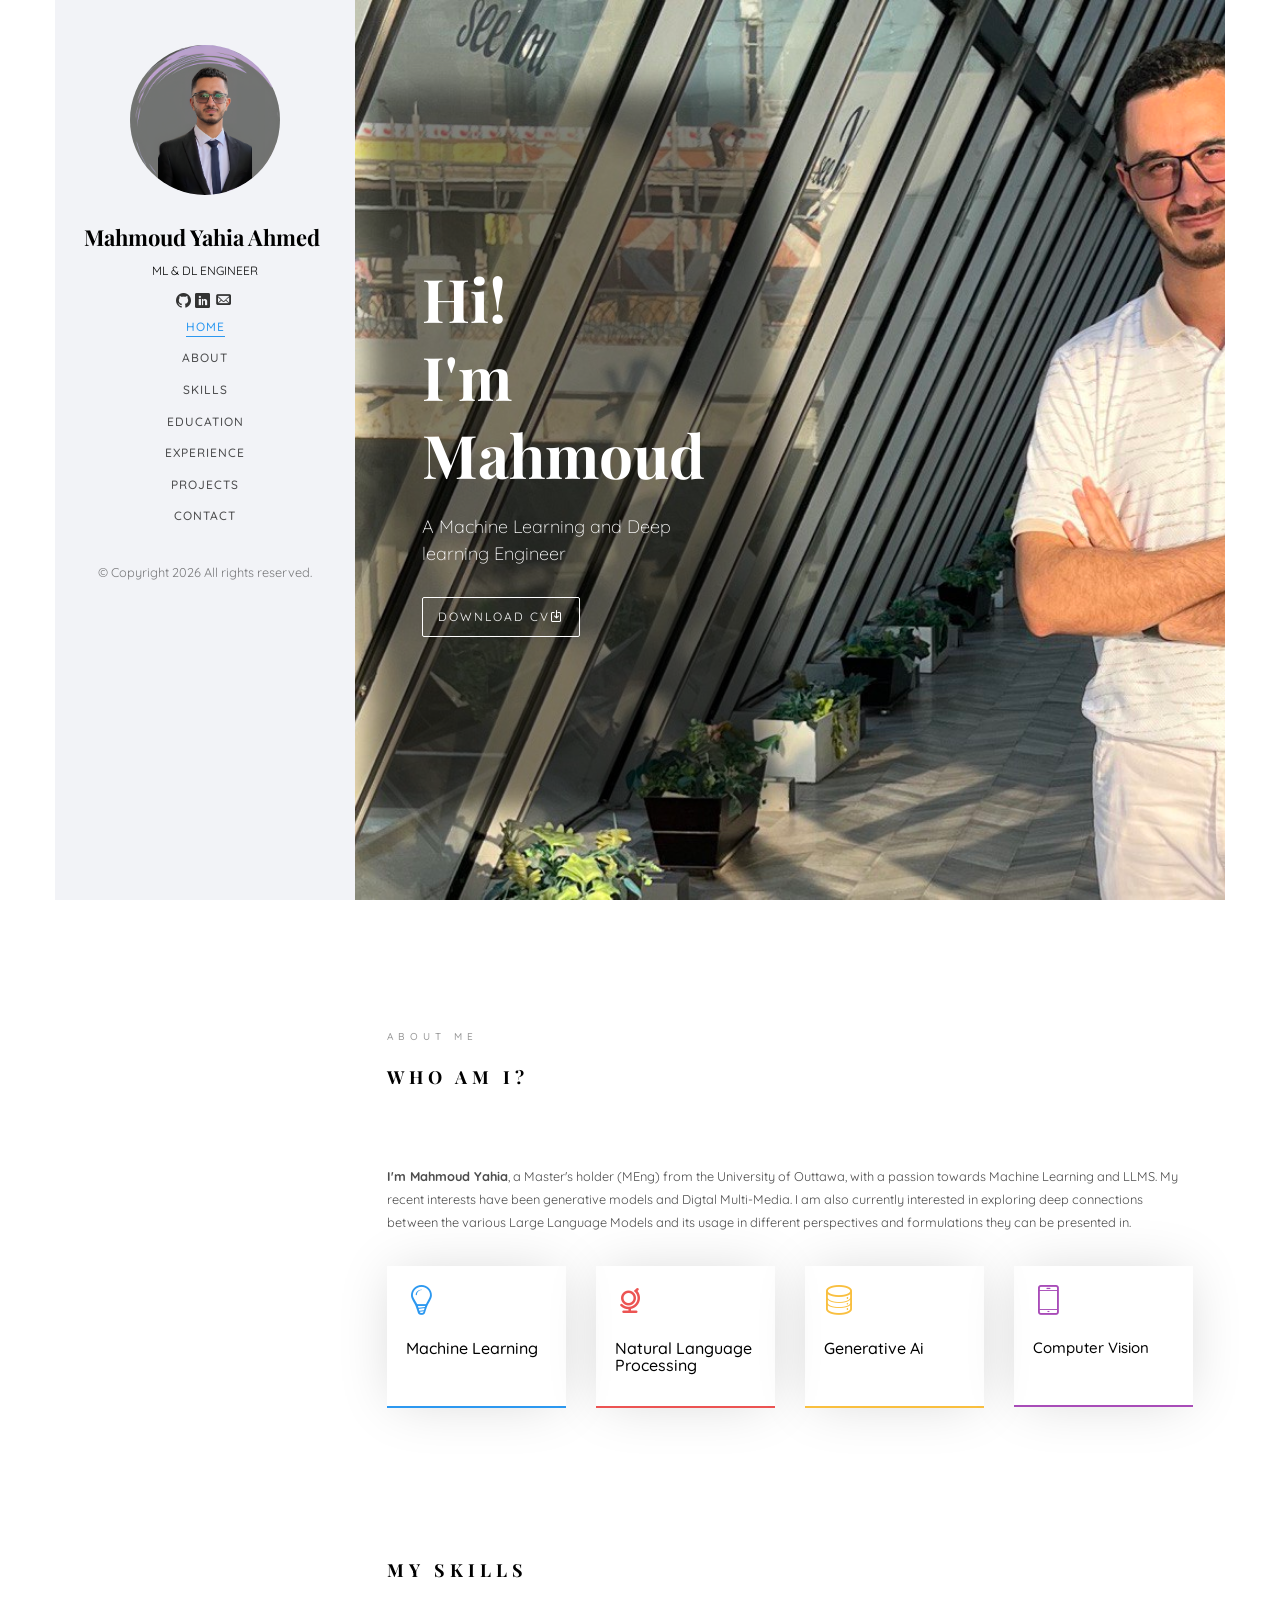
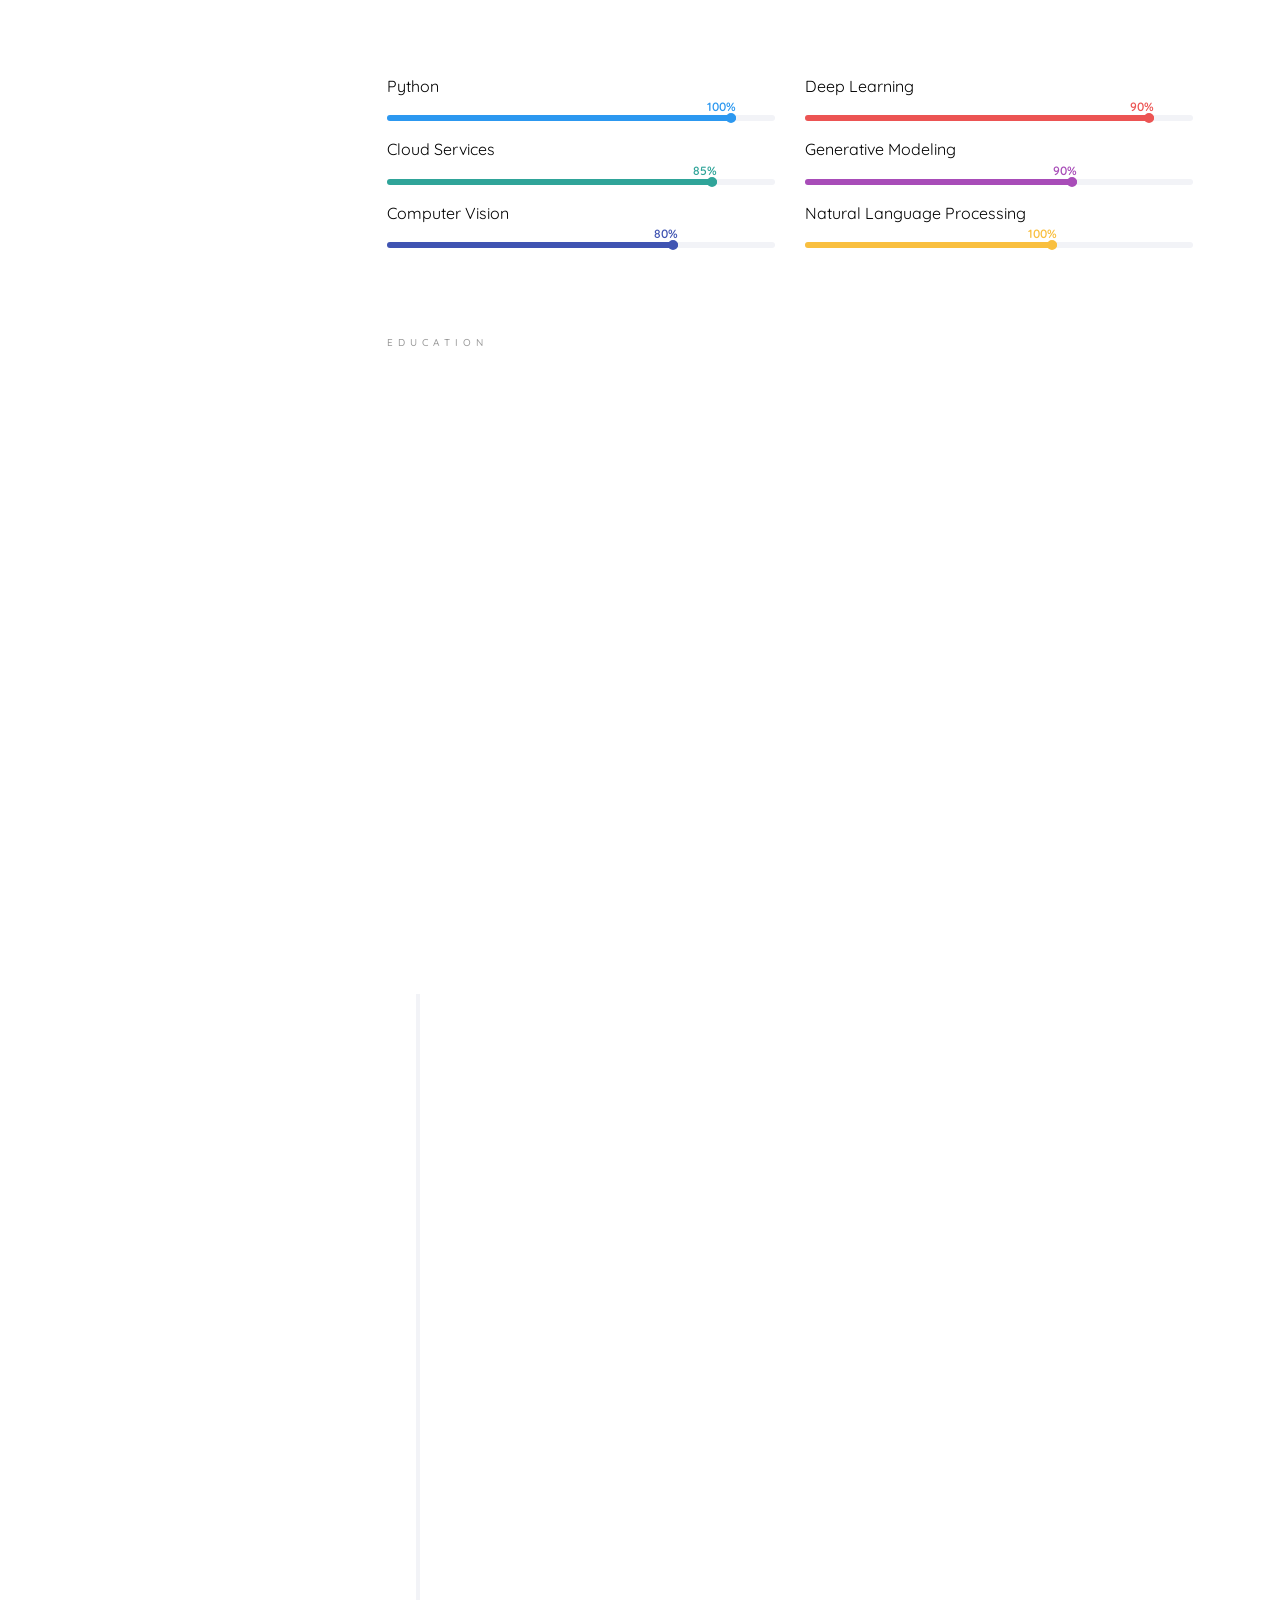
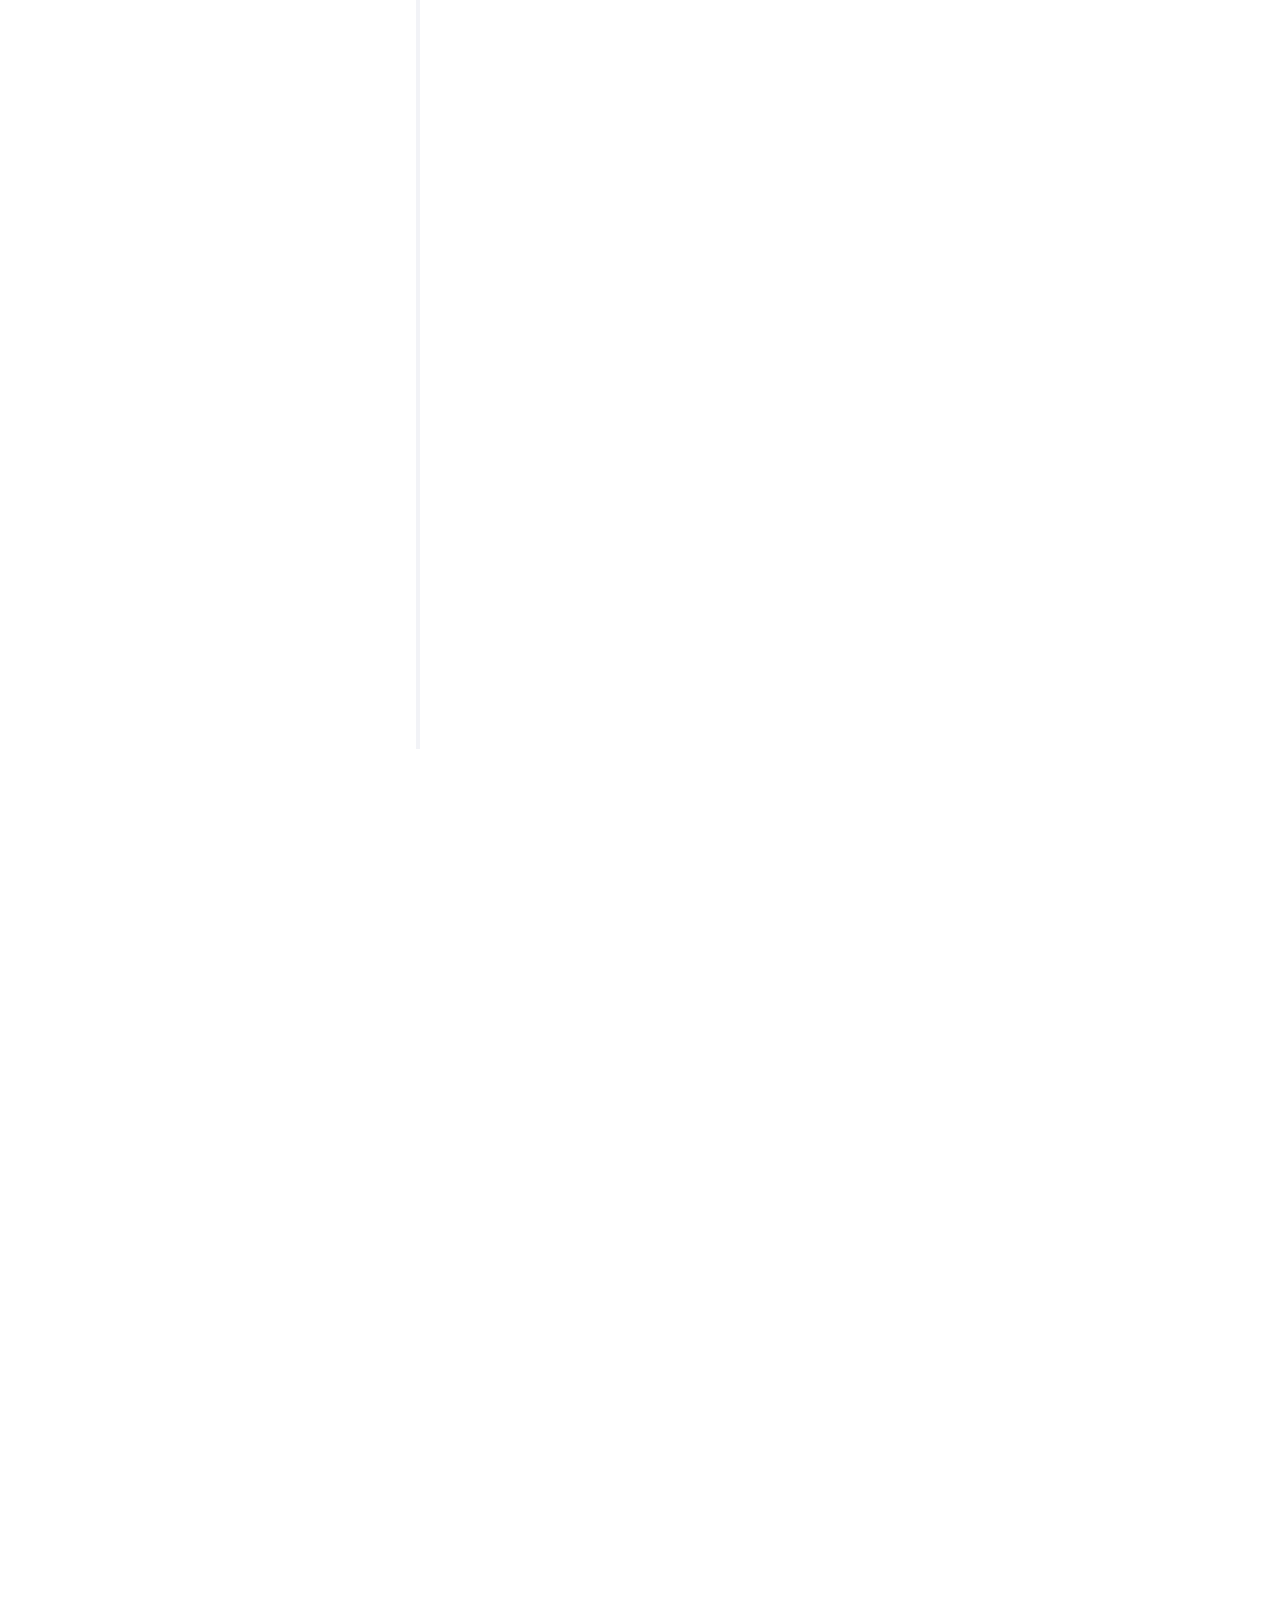
==== index.html @ 2f72031f "new" ====
<!DOCTYPE HTML>
<html>
	<head>
	<meta charset="utf-8">
	<meta http-equiv="X-UA-Compatible" content="IE=edge">
	<title>Mahmoud Yahia, Portfolio</title>
	<meta name="viewport" content="width=device-width, initial-scale=1">
	<meta name="description" content="" />
	<meta name="keywords" content="" />
	<meta name="author" content="" />

  <!-- Facebook and Twitter integration -->
	<meta property="og:title" content=""/>
	<meta property="og:image" content=""/>
	<meta property="og:url" content=""/>
	<meta property="og:site_name" content=""/>
	<meta property="og:description" content=""/>
	<meta name="twitter:title" content="" />
	<meta name="twitter:image" content="" />
	<meta name="twitter:url" content="" />
	<meta name="twitter:card" content="" />

	<!-- Place favicon.ico and apple-touch-icon.png in the root directory -->
	<link rel="shortcut icon" href="favicon.ico">

	<link href="https://fonts.googleapis.com/css?family=Quicksand:300,400,500,700" rel="stylesheet">
	<link href="https://fonts.googleapis.com/css?family=Playfair+Display:400,400i,700" rel="stylesheet">
	
	<!-- Animate.css -->
	<link rel="stylesheet" href="css/animate.css">
	<!-- Icomoon Icon Fonts-->
	<link rel="stylesheet" href="css/icomoon.css">
	<!-- Bootstrap  -->
	<link rel="stylesheet" href="css/bootstrap.css">
	<!-- Flexslider  -->
	<link rel="stylesheet" href="css/flexslider.css">
	<!-- Flaticons  -->
	<link rel="stylesheet" href="fonts/flaticon/font/flaticon.css">
	<!-- Owl Carousel -->
	<link rel="stylesheet" href="css/owl.carousel.min.css">
	<link rel="stylesheet" href="css/owl.theme.default.min.css">
	<!-- Theme style  -->
	<link rel="stylesheet" href="css/style.css">

	<!-- Modernizr JS -->
	<script src="js/modernizr-2.6.2.min.js"></script>
	<!-- FOR IE9 below -->
	<!--[if lt IE 9]>
	<script src="js/respond.min.js"></script>
	<![endif]-->

	</head>
	<body>
	<div id="colorlib-page">
		<div class="container-wrap">
		<a href="#" class="js-colorlib-nav-toggle colorlib-nav-toggle" data-toggle="collapse" data-target="#navbar" aria-expanded="false" aria-controls="navbar"><i></i></a>
		<aside id="colorlib-aside" role="complementary" class="border js-fullheight">
			<div class="text-center">
				<div class="author-img" style="background-image: url(images/me.png);"></div>
				<h1 id="colorlib-logo"><a href="index.html">Mahmoud Yahia Ahmed</a></h1>
				<span class="position" style="color:black;">ML & DL Engineer</span>
				<ul id="socials">
					<li id="socials"><a href="https://github.com/MahmoudYahiaAhmed" target="_blank" class="icon-github"></i></a></li>
					<li id="socials"><a href="https://www.linkedin.com/in/mahmoud-yahia-%F0%9F%87%B5%F0%9F%87%B8-4a98a2156/" target="_blank"><i class="icon-linkedin2"></i></a></li>
					<li id="socials"><a href="mailto:maboe017@uottawa.ca" target="_blank"><i class="icon-mail" style="font-size:20px;"></i></a></li>
				</ul>
			</div>
			<nav id="colorlib-main-menu" role="navigation" class="navbar">
				<div id="navbar" class="collapse">
					<ul>
						<li class="active"><a href="#" data-nav-section="home">Home</a></li>
						<li><a href="#" data-nav-section="about">About</a></li>
						<li><a href="#" data-nav-section="skills">Skills</a></li>
						<li><a href="#" data-nav-section="education">Education</a></li>
						<li><a href="#" data-nav-section="experience">Experience</a></li>
						<li><a href="#" data-nav-section="work">Projects</a></li>
						<li><a href="#" data-nav-section="contact">Contact</a></li>
					</ul>
				</div>
			</nav>

			<div class="colorlib-footer">
				<p><small>&copy; <!-- Link back to Colorlib can't be removed. Template is licensed under CC BY 3.0. -->
Copyright <script>document.write(new Date().getFullYear());</script> All rights reserved.
			</div>

		</aside>

		<div id="colorlib-main">
			<section id="colorlib-hero" class="js-fullheight" data-section="home">
				<div class="flexslider js-fullheight">
					<ul class="slides">
				   	<li style="background-image: url(images/background_me.png);">
				   		<div class="overlay"></div>
				   		<div class="container-fluid">
				   			<div class="row">
					   			<div class="col-md-6 col-md-offset-3 col-md-pull-3 col-sm-12 col-xs-12 js-fullheight slider-text">
					   				<div class="slider-text-inner js-fullheight">
					   					<div class="desc" style="padding:20px;">
											<div id="background_black"></div>
						   					<h1 style="color:white;">Hi! <br>I'm Mahmoud</h1>
						   					<h2 style="color:white;">A Machine Learning and Deep learning Engineer</h2>
												<p><a style="color:white; border-color:white;" href="MahmoudYahiaN.pdf" target="_blank" class="btn btn-primary btn-learn">Download CV<i class="icon-download4"></i></a></p>
											</div>
					   				</div>
					   			</div>
					   		</div>
				   		</div>
				   	</li>
				  	</ul>
			  	</div>
			</section>

			<section class="colorlib-about" data-section="about">
				<div class="colorlib-narrow-content">
					<div class="row">
						<div class="col-md-12">
							<div class="row row-bottom-padded-sm animate-box" data-animate-effect="fadeInLeft">
								<div class="col-md-12">
									<div class="about-desc">
										<span class="heading-meta">About Me</span>
										<h2 class="colorlib-heading">Who Am I?</h2>
										<p><strong>I'm Mahmoud Yahia</strong>, a Master's holder (MEng) from the University of Outtawa, with a passion towards Machine Learning and LLMS. My recent interests have been generative models and Digtal Multi-Media. I am also currently interested in exploring deep connections between the various Large Language Models and its usage in different perspectives and formulations they can be presented in.<p>
									</div>
								</div>
							</div>
							<div class="row">
								<div class="col-md-3 animate-box" data-animate-effect="fadeInLeft">
									<div class="services color-1">
										<span class="icon2"><i class="icon-bulb"></i></span>
										<h3>Machine Learning</h3>
									</div>
								</div>
								<div class="col-md-3 animate-box" data-animate-effect="fadeInRight">
									<div class="services color-2">
										<span class="icon2"><i class="icon-globe-outline"></i></span>
										<h3 style="margin-bottom: 12px;">Natural Language Processing</h3>
									</div>
								</div>
								<div class="col-md-3 animate-box" data-animate-effect="fadeInTop">
									<div class="services color-3">
										<span class="icon2"><i class="icon-data"></i></span>
										<h3>Generative Ai</h3>
									</div>
								</div>
								<div class="col-md-3 animate-box" data-animate-effect="fadeInBottom">
									<div class="services color-4">
										<span class="icon2"><i class="icon-phone3"></i></span>
										<h3 style="font-size:15px;">Computer Vision</h3>
									</div>
								</div>
							</div>
						</div>
					</div>
				</div>
			</section>

			<section class="colorlib-skills" data-section="skills">
				<div class="colorlib-narrow-content">
					<div class="row">
						<div class="col-md-6 col-md-offset-3 col-md-pull-3 animate-box" data-animate-effect="fadeInLeft">
							<!-- <span class="heading-meta">My Specialty</span> -->
							<h2 class="colorlib-heading animate-box">My Skills</h2>
						</div>
					</div>
					<div class="row">
						<div class="col-md-12 animate-box" data-animate-effect="fadeInLeft">
							<p></p>
						</div>
						<div class="col-md-6 animate-box" data-animate-effect="fadeInLeft">
							<div class="progress-wrap">
								<h3>Python</h3>
								<div class="progress">
								 	<div class="progress-bar color-1" role="progressbar" aria-valuenow="90"
								  	aria-valuemin="0" aria-valuemax="100" style="width:90%">
								    <span>100%</span>
								  	</div>
								</div>
							</div>
						</div>
						<div class="col-md-6 animate-box" data-animate-effect="fadeInRight">
							<div class="progress-wrap">
								<h3>Deep Learning</h3>
								<div class="progress">
								 	<div class="progress-bar color-2" role="progressbar" aria-valuenow="90"
								  	aria-valuemin="0" aria-valuemax="100" style="width:90%">
								    <span>90%</span>
								  	</div>
								</div>
							</div>
						</div>
						<div class="col-md-6 animate-box" data-animate-effect="fadeInLeft">
							<div class="progress-wrap">
								<h3>Cloud Services</h3>
								<div class="progress">
								 	<div class="progress-bar color-5" role="progressbar" aria-valuenow="85"
								  	aria-valuemin="0" aria-valuemax="100" style="width:85%">
								    <span>85%</span>
								  	</div>
								</div>
							</div>
						</div>
						<div class="col-md-6 animate-box" data-animate-effect="fadeInRight">
							<div class="progress-wrap">
								<h3>Generative Modeling</h3>
								<div class="progress">
								 	<div class="progress-bar color-4" role="progressbar" aria-valuenow="70"
								  	aria-valuemin="0" aria-valuemax="100" style="width:70%">
								    <span>90%</span>
								  	</div>
								</div>
							</div>
						</div>
						<div class="col-md-6 animate-box" data-animate-effect="fadeInRight">
							<div class="progress-wrap">
								<h3>Computer Vision</h3>
								<div class="progress">
								 	<div class="progress-bar color-6" role="progressbar" aria-valuenow="75"
								  	aria-valuemin="0" aria-valuemax="100" style="width:75%">
								    <span>80%</span>
								  	</div>
								</div>
							</div>
						</div>
						<div class="col-md-6 animate-box" data-animate-effect="fadeInLeft">
							<div class="progress-wrap">
								<h3>Natural Language Processing</h3>
								<div class="progress">
								 	<div class="progress-bar color-3" role="progressbar" aria-valuenow="65"
								  	aria-valuemin="0" aria-valuemax="100" style="width:65%">
								    <span>100%</span>
								  	</div>
								</div>
							</div>
						</div>
					</div>
				</div>
			</section>

			<section class="colorlib-education" data-section="education">
				<div class="colorlib-narrow-content">
					<div class="row">
						<div class="col-md-6 col-md-offset-3 col-md-pull-3 animate-box" data-animate-effect="fadeInLeft">
							<span class="heading-meta">Education</span>
							<h2 class="colorlib-heading animate-box">Education</h2>
						</div>
					</div>
					<div class="row">
						<div class="col-md-12 animate-box" data-animate-effect="fadeInLeft">
							<div class="fancy-collapse-panel">
								<div class="panel-group" id="accordion" role="tablist" aria-multiselectable="true">
									<div class="panel panel-default">
									    <div class="panel-heading" role="tab" id="headingOne">
									        <h4 class="panel-title">
									            <a data-toggle="collapse" data-parent="#accordion" href="#collapseOne" aria-expanded="true" aria-controls="collapseOne">MEng in Electrical Engineering, University of Outtawa
									            </a>
									        </h4>
									    </div>
									    <div id="collapseOne" class="panel-collapse collapse in" role="tabpanel" aria-labelledby="headingOne">
									         <div class="panel-body">
									            <div class="row">
										      		<div class="col-md-12">
										      			<p> Completed: Feb 2023 <br>
															Completed courses:
															<br>
																Machine Learning, Deep Learning, Reinforcement Learning, Computer Vision, Natural Language Processing, Generative Models, Digital Multimedia, Cloud Computing.
														</p>
										      		</div>
										      	</div>
									         </div>
									    </div>
									</div>
									<div class="panel panel-default">
									    <div class="panel-heading" role="tab" id="headingFour">
									        <h4 class="panel-title">
									            <a class="collapsed" data-toggle="collapse" data-parent="#accordion" href="#collapseFour" aria-expanded="false" aria-controls="collapseFour">Bachelor of Computer Science, Al-Ahram Canadian University
									            </a>
									        </h4>
									    </div>
									    <div id="collapseFour" class="panel-collapse collapse" role="tabpanel" aria-labelledby="headingFour">
									        <div class="panel-body">
									            <p> July 2020 <br>
													Cummulative GPA: 3.3/4.0 <br>
													Major in Computer Science <br>
													Minor in Artificial Intelligence <br>
													Thesis: Text Generation Using Neural Network with LSTM
												</p>	
									        </div>
									    </div>
									</div>

									<div class="panel panel-default">


									</div>
								</div>
							</div>
						</div>
					</div>
				</div>
			</section>

			<section class="colorlib-experience" data-section="experience">
				<div class="colorlib-narrow-content">
					<div class="row">
						<div class="col-md-6 col-md-offset-3 col-md-pull-3 animate-box" data-animate-effect="fadeInLeft">
							<span class="heading-meta">Experience</span>
							<h2 class="colorlib-heading animate-box">Work Experience</h2>
						</div>
					</div>
					<div class="row">
						<div class="col-md-12">
				         <div class="timeline-centered">
					         <article class="timeline-entry animate-box" data-animate-effect="fadeInLeft">
					            <div class="timeline-entry-inner">

									<div class="timeline-icon color-3" style="background-color:white;">
										<img src="images/logo.png" alt="Forte Logo" style="width:100%;height:100%;">
									 </div>

					               <div class="timeline-label">
					                  <h2><a href="#">Machine Learning Engineer ,ForteCloud </a> <span>Oct 2023 - Present </span></h2>
					                  <ul>
										<li>Creating Machine/Deep Learning models.</li>
										<li>NLP models, Topic Modeling, Embedding, NER, etc.</li>
										<li>Computer Vision, e.g Image Recognition, Processing, Salient Object, Segmentation, etc.</li>
										<li>Scraping, ETL, Analysis, and processing gigantic data.</li>
										<li>Implement data solutions starting with getting the raw data to deployment.</li>
										<li>Deploying Solutions on AWS services.</li>
										<li>Ensure the quality of the core and the actual product.</li>
									</ul>
					               </div>
					            </div>
					         </article>
							 <article class="timeline-entry animate-box" data-animate-effect="fadeInLeft">
					            <div class="timeline-entry-inner">

									<div class="timeline-icon color-3" style="background-color:white;">
										<img src="images/route.png" alt="Route Logo" style="width:100%;height:100%;">
									 </div>

					               <div class="timeline-label">
					                  <h2><a href="#">Deep Learning Instructor,Route </a> <span>June 2023 - Jan 2024 </span></h2>
					                  <ul>
										<li>Teaching Deep Learning and Machine Learning to students.</li>							
									</ul>
					               </div>
					            </div>
					         </article>
							 <article class="timeline-entry animate-box" data-animate-effect="fadeInLeft">
					            <div class="timeline-entry-inner">

									<div class="timeline-icon color-3" style="background-color:white;">
										<img src="images/valeo.jpg" alt="Valeo Logo" style="width:100%;height:100%;">
									 </div>

					               <div class="timeline-label">
					                  <h2><a href="#">Valeo Techie Degree Trainee ,Valeo </a> <span>July 2023 - Sep 2023 </span></h2>
					                  <ul>
										<li>Worked on the perception system for a self-driving car, especially object detection and tracking</li>
										<li>Tracked objects in 2D and 3D using SORT, DeepSORT, and similar 3D variants</li>
										<li> Automotive Bus Tech, Verification & Validation,AUTOSAR</li>
									</ul>
					               </div>
					            </div>
					         </article>

					         <article class="timeline-entry animate-box" data-animate-effect="fadeInRight">
					            <div class="timeline-entry-inner">
									<div class="timeline-icon color-3" style="background-color:white;">
										<img src="images/microsoft.jpeg" alt="Microsoft icon" style="width:100%;height:100%;">
									 </div>
					               <div class="timeline-label">
					               	<h2><a href="#">Deep Learning Engineer ,Intern at Microsoft</a> <span>Sep 2022 - Feb 2023</span></h2>
					                  <ul> 
										<li>I worked on an exciting project focused on developing a Named Entity Recognition (NER) system for contemporary spoken Egyptian Arabic. The aim of the project was to leverage the power of natural language processing techniques to accurately identify and extract named entities from the Egyptian dialects.

											To achieve this, I utilized cutting-edge libraries such as Spacy and Stanza, which provided a solid foundation for language processing tasks. Furthermore, I employed the state-of-the-art BERT model, fine-tuning it specifically for the Egyptian dialects. This involved extensive data preprocessing and cleaning to ensure high-quality input for training and testing the model.
											
											Throughout the project, I gained valuable experience in various aspects of natural language processing, with a particular focus on dialectal languages. Working with pre-trained models like BERT allowed me to delve deeper into the intricacies of handling and enhancing their performance for specific linguistic contexts.
											
											My responsibilities included data preparation, model training, and testing, as well as evaluating the system's performance. This required meticulous attention to detail and a comprehensive understanding of the nuances of Egyptian Arabic. The outcome of the project was an accurate and efficient NER system tailored to the contemporary spoken Egyptian Arabic dialects.</li>
										

					               </div>
					            </div>
					         </article>

					         <article class="timeline-entry animate-box" data-animate-effect="fadeInLeft">
					            <div class="timeline-entry-inner">
					               <div class="timeline-icon color-3" style="background-color:white;">
					                  <img src="images/debi.jpeg" alt="ARL icon" style="width:100%;height:100%;">
					               </div>
					               <div class="timeline-label">
					               	<h2><a href="#">Digital Egypt Builders Initiative, Master Student</a> <span>Feb 2022 - Feb 2023</span></h2>
					                  <ul>
										<li>Contributed to the development of digital solutions for various industries in Egypt</li>
										<li>Creating Machine/Deep learning models.</li>
									  </ul>
					               </div>
					            </div>
					         </article>

					         <article class="timeline-entry animate-box" data-animate-effect="fadeInTop">
					            <div class="timeline-entry-inner">
									<div class="timeline-icon color-3" style="background-color:white;">
										<img src="images/ppp.png" alt="Omdena icon" style="width:100%;height:100%;">
									 </div>
					               <div class="timeline-label">
					               	<h2><a href="#">Ai and ML FreeLancer,People Per Hour</a> <span>Feb 2021 - Feb 2022</span></h2>
					                  <ul>
										<li>Machine/Deep Learning models.</li>
										<li>NLP models, Topic Modeling, Embedding, NER, etc.</li>
										<li>Computer Vision, e.g. Image Recognition, Preprocessing.</li>
										<li>Scraping, ETL, Analysis, and processing gigantic data.</li>
										<li>Implement data solutions starting with getting the raw data to deployment.</li>
										<li>Work closely with the business level and stakeholders.</li>
									  </ul>
					               </div>
					            </div>
					         </article>
					      </div>
					   </div>
				   </div>
				</div>
			</section>

			<section class="colorlib-work" data-section="work">
				<div class="colorlib-narrow-content">
					<div class="row">
						<div class="col-md-6 col-md-offset-3 col-md-pull-3 animate-box" data-animate-effect="fadeInLeft">
							<span class="heading-meta">Projects</span>
							<h2 class="colorlib-heading animate-box">Recent Projects</h2>
						</div>
					</div>
					<div class="row">
						<div class="col-md-6 animate-box" data-animate-effect="fadeInLeft">
							<div class="project" style="background-image: url(images/NER.png); background-size:auto 100%;">
								<div class="desc">
									<div class="con">
										<h3>Named Entity Recognition on Egyptian Arabic</h3>
										<span>I utilized cutting-edge libraries such as Spacy and Stanza, which provided a solid foundation for language processing tasks. Furthermore, 
											I employed the state-of-the-art BERT model, fine-tuning it specifically for the Egyptian dialects. This involved extensive data preprocessing and cleaning to ensure high-quality input for training and testing the model.</span>
										<p class="icon">
											<!-- <span><a href="" target="_blank"><i class="icon-github"></i></a></span> -->
											<span><a href="FinalRep.pdf" target="_blank"><i class="icon-file"></i></a></span>
										</p>
									</div>
								</div>
							</div>
						</div>
						<div class="col-md-6 animate-box" data-animate-effect="fadeInLeft">
							<div class="project" style="background-image: url(images/Vision.png);">
								<div class="desc">
									<div class="con">
										<h3>Feature Map Extraction</h3>
										<span>Resnet version 101, which has 101 layers, and adding more layers to the original 101 layers to create a new, good architecture. Try training the entire model from scratch as well as adding some more layers.</span>
										<p class="icon">
											<span><a href="https://github.com/MahmoudYahiaAhmed/Birds-Classification" target="_blank"><i class="icon-github"></i></a></span>
										</p>
									</div>
								</div>
							</div>
						</div>
						<div class="col-md-6 animate-box" data-animate-effect="fadeInRight">
							<div class="project" style="background-image: url(images/blindjpeg.jpeg);">
								<div class="desc">
									<div class="con">
										<h3>Blind System Assistance</h3>
										<span>BLIND ASSISTANCE Real Time Object Detection along with Distance and Voice Outputs</span>
										<p class="icon">
										</p>
									</div>
								</div>
							</div>
						</div>
						
						<div class="col-md-6 animate-box" data-animate-effect="fadeInRight">
							<div class="project" style="background-image: url(images/Reinforcement.png); background-size: 100% auto;">
								<div class="desc">
									<div class="con">
										<h3>Reinforcement Learning</h3>
										<span>”The job is to pick up the passenger at one location and drop them off in another. Here are a few things that we'd love our taxi to take care of:
											<ul>
												<li>Drop off the passenger to the right location.</li>
												<li>Save passenger's time by taking minimum time possible to drop off</li>
												<li>Take care of passenger's safety and traffic rules </li>

											</ul>
										</span>
										<p class="icon">
											<span><a href="https://github.com/MahmoudYahiaAhmed/Reinforcement-Learning" target="_blank"><i class="icon-github"></i></a></span>
										</p>
									</div>
								</div>
							</div>
						</div>
						<div class="col-md-6 animate-box" data-animate-effect="fadeInBottom">
							<div class="project" style="background-image: url(images/genai1.jpg);">
								<div class="desc">
									<div class="con">
										<h3>Generative Ai </h3>
										<span>Face Generator Tools for Getting Royalty HeadShots</span>
										<p class="icon">
										</p>
									</div>
								</div>
							</div>
						</div>

						<div class="col-md-6 animate-box" data-animate-effect="fadeInTop">
							<div class="project" style="background-image: url(images/Genai.jpeg);">
								<div class="desc">
									<div class="con">
										<h3>Digital Human</h3>
										<span>Digital humans are computer-generated models that replicate human behavior, appearance and interaction, based on an array of advanced technologies, including natural language processing, computer graphics, and artificial intelligence.</span>
										<p class="icon">
										</p>
									</div>
								</div>
							</div>
						</div>
						<div class="col-md-6 animate-box" data-animate-effect="fadeInLeft">
							<div class="project" style="background-image: url(images/2d_tracking.jpg);">
								<div class="desc">
									<div class="con">
										<h3>3D Object Tracker</h3>
										<span>A 3D bounding box tracker similar to AB3DMOT, implemented starting from 2D SORT implementation.</span>
										<p class="icon">
										</p>
									</div>
								</div>
							</div>
						</div>
					</div>
				</div>
			</section>



			<section class="colorlib-contact" data-section="contact">
				<div class="colorlib-narrow-content">
					<div class="row">
						<div class="col-md-6 col-md-offset-3 col-md-pull-3 animate-box" data-animate-effect="fadeInLeft">
							<span class="heading-meta">Get in Touch</span>
							<h2 class="colorlib-heading">Contact</h2>
						</div>
					</div>
					<div class="row">
						<div class="col-md-5">
							<div class="colorlib-feature colorlib-feature-sm animate-box" data-animate-effect="fadeInLeft">
								<div class="colorlib-icon">
									<i class="icon-globe-outline"></i>
								</div>
								<div class="colorlib-text">
									<p><a href="mailto:mahmoudyahia372@gmail.com">maboe017@uottawa.ca</a></p>
								</div>
							</div>

							<div class="colorlib-feature colorlib-feature-sm animate-box" data-animate-effect="fadeInLeft">
								<div class="colorlib-icon">
									<i class="icon-phone"></i>
								</div>
								<div class="colorlib-text">
									<p><a href="tel://01284135879">01284135879</a></p>
								</div>
							</div>
						</div>
						<div class="col-md-7 col-md-push-1">
							<div class="row">
								<div class="col-md-10 col-md-offset-1 col-md-pull-1 animate-box" data-animate-effect="fadeInRight">
									<form action="https://docs.google.com/forms/u/0/d/e/1FAIpQLSeVV-FDlFHEmLRCklJ_1QoOmYMyAn7a6bvjMb43UcCloKMEwQ/formResponse" method="POST">
										<div class="form-group">
											<input type="text" class="form-control" placeholder="Name" name="entry.347280122">
										</div>
										<div class="form-group">
											<input type="text" class="form-control" placeholder="Email" name="entry.1226565609">
										</div>
										<div class="form-group">
											<input type="text" class="form-control" placeholder="Subject" name="entry.514970721">
										</div>
										<div class="form-group">
											<textarea id="message" cols="30" rows="7" class="form-control" placeholder="Message" name="entry.2074491069"></textarea>
										</div>
										<div class="form-group">
											<input type="submit" class="btn btn-primary btn-send-message" value="Send Message">
										</div>
									</form>
								</div>
								
							</div>
						</div>
					</div>
				</div>
			</section>

		</div><!-- end:colorlib-main -->
	</div><!-- end:container-wrap -->
	</div><!-- end:colorlib-page -->

	<!-- jQuery -->
	<script src="js/jquery.min.js"></script>
	<!-- jQuery Easing -->
	<script src="js/jquery.easing.1.3.js"></script>
	<!-- Bootstrap -->
	<script src="js/bootstrap.min.js"></script>
	<!-- Waypoints -->
	<script src="js/jquery.waypoints.min.js"></script>
	<!-- Flexslider -->
	<script src="js/jquery.flexslider-min.js"></script>
	<!-- Owl carousel -->
	<script src="js/owl.carousel.min.js"></script>
	<!-- Counters -->
	<script src="js/jquery.countTo.js"></script>
	
	
	<!-- MAIN JS -->
	<script src="js/main.js"></script>

	</body>
</html>
---- css/icomoon.css ----
@font-face {
  font-family: 'icomoon';
  src:  url('fonts/icomoon.eot?6py85u');
  src:  url('fonts/icomoon.eot?6py85u#iefix') format('embedded-opentype'),
    url('fonts/icomoon.ttf?6py85u') format('truetype'),
    url('fonts/icomoon.woff?6py85u') format('woff'),
    url('fonts/icomoon.svg?6py85u#icomoon') format('svg');
  font-weight: normal;
  font-style: normal;
}

[class^="icon-"], [class*=" icon-"] {
  /* use !important to prevent issues with browser extensions that change fonts */
  font-family: 'icomoon' !important;
  speak: none;
  font-style: normal;
  font-weight: normal;
  font-variant: normal;
  text-transform: none;
  line-height: 1;

  /* Better Font Rendering =========== */
  -webkit-font-smoothing: antialiased;
  -moz-osx-font-smoothing: grayscale;
}

.icon-times:before {
  content: "\e930";
}
.icon-tick:before {
  content: "\e931";
}
.icon-plus:before {
  content: "\e932";
}
.icon-minus:before {
  content: "\e933";
}
.icon-equals:before {
  content: "\e934";
}
.icon-divide:before {
  content: "\e935";
}
.icon-chevron-right:before {
  content: "\e936";
}
.icon-chevron-left:before {
  content: "\e937";
}
.icon-arrow-right-thick:before {
  content: "\e938";
}
.icon-arrow-left-thick:before {
  content: "\e939";
}
.icon-th-small:before {
  content: "\e93a";
}
.icon-th-menu:before {
  content: "\e93b";
}
.icon-th-list:before {
  content: "\e93c";
}
.icon-th-large:before {
  content: "\e93d";
}
.icon-home:before {
  content: "\e93e";
}
.icon-arrow-forward:before {
  content: "\e93f";
}
.icon-arrow-back:before {
  content: "\e940";
}
.icon-rss:before {
  content: "\e941";
}
.icon-location:before {
  content: "\e942";
}
.icon-link:before {
  content: "\e943";
}
.icon-image:before {
  content: "\e944";
}
.icon-arrow-up-thick:before {
  content: "\e945";
}
.icon-arrow-down-thick:before {
  content: "\e946";
}
.icon-starburst:before {
  content: "\e947";
}
.icon-starburst-outline:before {
  content: "\e948";
}
.icon-star3:before {
  content: "\e949";
}
.icon-flow-children:before {
  content: "\e94a";
}
.icon-export:before {
  content: "\e94b";
}
.icon-delete2:before {
  content: "\e94c";
}
.icon-delete-outline:before {
  content: "\e94d";
}
.icon-cloud-storage:before {
  content: "\e94e";
}
.icon-wi-fi:before {
  content: "\e94f";
}
.icon-heart:before {
  content: "\e950";
}
.icon-flash:before {
  content: "\e951";
}
.icon-cancel:before {
  content: "\e952";
}
.icon-backspace:before {
  content: "\e953";
}
.icon-attachment:before {
  content: "\e954";
}
.icon-arrow-move:before {
  content: "\e955";
}
.icon-warning:before {
  content: "\e956";
}
.icon-user:before {
  content: "\e957";
}
.icon-radar:before {
  content: "\e958";
}
.icon-lock-open:before {
  content: "\e959";
}
.icon-lock-closed:before {
  content: "\e95a";
}
.icon-location-arrow:before {
  content: "\e95b";
}
.icon-info:before {
  content: "\e95c";
}
.icon-user-delete:before {
  content: "\e95d";
}
.icon-user-add:before {
  content: "\e95e";
}
.icon-media-pause:before {
  content: "\e95f";
}
.icon-group:before {
  content: "\e960";
}
.icon-chart-pie:before {
  content: "\e961";
}
.icon-chart-line:before {
  content: "\e962";
}
.icon-chart-bar:before {
  content: "\e963";
}
.icon-chart-area:before {
  content: "\e964";
}
.icon-video:before {
  content: "\e965";
}
.icon-point-of-interest:before {
  content: "\e966";
}
.icon-infinity:before {
  content: "\e967";
}
.icon-globe:before {
  content: "\e968";
}
.icon-eye:before {
  content: "\e969";
}
.icon-cog:before {
  content: "\e96a";
}
.icon-camera:before {
  content: "\e96b";
}
.icon-upload:before {
  content: "\e96c";
}
.icon-scissors:before {
  content: "\e96d";
}
.icon-refresh:before {
  content: "\e96e";
}
.icon-pin:before {
  content: "\e96f";
}
.icon-key:before {
  content: "\e970";
}
.icon-info-large:before {
  content: "\e971";
}
.icon-eject:before {
  content: "\e972";
}
.icon-download:before {
  content: "\e973";
}
.icon-zoom:before {
  content: "\e974";
}
.icon-zoom-out:before {
  content: "\e975";
}
.icon-zoom-in:before {
  content: "\e976";
}
.icon-sort-numerically:before {
  content: "\e977";
}
.icon-sort-alphabetically:before {
  content: "\e978";
}
.icon-input-checked:before {
  content: "\e979";
}
.icon-calender:before {
  content: "\e97a";
}
.icon-world2:before {
  content: "\e97b";
}
.icon-notes:before {
  content: "\e97c";
}
.icon-code:before {
  content: "\e97d";
}
.icon-arrow-sync:before {
  content: "\e97e";
}
.icon-arrow-shuffle:before {
  content: "\e97f";
}
.icon-arrow-repeat:before {
  content: "\e980";
}
.icon-arrow-minimise:before {
  content: "\e981";
}
.icon-arrow-maximise:before {
  content: "\e982";
}
.icon-arrow-loop:before {
  content: "\e983";
}
.icon-anchor:before {
  content: "\e984";
}
.icon-spanner:before {
  content: "\e985";
}
.icon-puzzle:before {
  content: "\e986";
}
.icon-power:before {
  content: "\e987";
}
.icon-plane:before {
  content: "\e988";
}
.icon-pi:before {
  content: "\e989";
}
.icon-phone:before {
  content: "\e98a";
}
.icon-microphone2:before {
  content: "\e98b";
}
.icon-media-rewind:before {
  content: "\e98c";
}
.icon-flag:before {
  content: "\e98d";
}
.icon-adjust-brightness:before {
  content: "\e98e";
}
.icon-waves:before {
  content: "\e98f";
}
.icon-social-twitter:before {
  content: "\e990";
}
.icon-social-facebook:before {
  content: "\e991";
}
.icon-social-dribbble:before {
  content: "\e992";
}
.icon-media-stop:before {
  content: "\e993";
}
.icon-media-record:before {
  content: "\e994";
}
.icon-media-play:before {
  content: "\e995";
}
.icon-media-fast-forward:before {
  content: "\e996";
}
.icon-media-eject:before {
  content: "\e997";
}
.icon-social-vimeo:before {
  content: "\e998";
}
.icon-social-tumbler:before {
  content: "\e999";
}
.icon-social-skype:before {
  content: "\e99a";
}
.icon-social-pinterest:before {
  content: "\e99b";
}
.icon-social-linkedin:before {
  content: "\e99c";
}
.icon-social-last-fm:before {
  content: "\e99d";
}
.icon-social-github:before {
  content: "\e99e";
}
.icon-social-flickr:before {
  content: "\e99f";
}
.icon-at:before {
  content: "\e9a0";
}
.icon-times-outline:before {
  content: "\e9a1";
}
.icon-plus-outline:before {
  content: "\e9a2";
}
.icon-minus-outline:before {
  content: "\e9a3";
}
.icon-tick-outline:before {
  content: "\e9a4";
}
.icon-th-large-outline:before {
  content: "\e9a5";
}
.icon-equals-outline:before {
  content: "\e9a6";
}
.icon-divide-outline:before {
  content: "\e9a7";
}
.icon-chevron-right-outline:before {
  content: "\e9a8";
}
.icon-chevron-left-outline:before {
  content: "\e9a9";
}
.icon-arrow-right-outline:before {
  content: "\e9aa";
}
.icon-arrow-left-outline:before {
  content: "\e9ab";
}
.icon-th-small-outline:before {
  content: "\e9ac";
}
.icon-th-menu-outline:before {
  content: "\e9ad";
}
.icon-th-list-outline:before {
  content: "\e9ae";
}
.icon-news2:before {
  content: "\e9b1";
}
.icon-home-outline:before {
  content: "\e9b2";
}
.icon-arrow-up-outline:before {
  content: "\e9b3";
}
.icon-arrow-forward-outline:before {
  content: "\e9b4";
}
.icon-arrow-down-outline:before {
  content: "\e9b5";
}
.icon-arrow-back-outline:before {
  content: "\e9b6";
}
.icon-trash3:before {
  content: "\e9b7";
}
.icon-rss-outline:before {
  content: "\e9b8";
}
.icon-message:before {
  content: "\e9b9";
}
.icon-location-outline:before {
  content: "\e9ba";
}
.icon-link-outline:before {
  content: "\e9bb";
}
.icon-image-outline:before {
  content: "\e9bc";
}
.icon-export-outline:before {
  content: "\e9bd";
}
.icon-cross:before {
  content: "\e9be";
}
.icon-wi-fi-outline:before {
  content: "\e9bf";
}
.icon-star-outline:before {
  content: "\e9c0";
}
.icon-media-pause-outline:before {
  content: "\e9c1";
}
.icon-mail:before {
  content: "\e9c2";
}
.icon-heart-outline:before {
  content: "\e9c3";
}
.icon-flash-outline:before {
  content: "\e9c4";
}
.icon-cancel-outline:before {
  content: "\e9c5";
}
.icon-beaker:before {
  content: "\e9c6";
}
.icon-arrow-move-outline:before {
  content: "\e9c7";
}
.icon-watch2:before {
  content: "\e9c8";
}
.icon-warning-outline:before {
  content: "\e9c9";
}
.icon-time:before {
  content: "\e9ca";
}
.icon-radar-outline:before {
  content: "\e9cb";
}
.icon-lock-open-outline:before {
  content: "\e9cc";
}
.icon-location-arrow-outline:before {
  content: "\e9cd";
}
.icon-info-outline:before {
  content: "\e9ce";
}
.icon-backspace-outline:before {
  content: "\e9cf";
}
.icon-attachment-outline:before {
  content: "\e9d0";
}
.icon-user-outline:before {
  content: "\e9d1";
}
.icon-user-delete-outline:before {
  content: "\e9d2";
}
.icon-user-add-outline:before {
  content: "\e9d3";
}
.icon-lock-closed-outline:before {
  content: "\e9d4";
}
.icon-group-outline:before {
  content: "\e9d5";
}
.icon-chart-pie-outline:before {
  content: "\e9d6";
}
.icon-chart-line-outline:before {
  content: "\e9d7";
}
.icon-chart-bar-outline:before {
  content: "\e9d8";
}
.icon-chart-area-outline:before {
  content: "\e9d9";
}
.icon-video-outline:before {
  content: "\e9da";
}
.icon-point-of-interest-outline:before {
  content: "\e9db";
}
.icon-map:before {
  content: "\e9dc";
}
.icon-key-outline:before {
  content: "\e9dd";
}
.icon-infinity-outline:before {
  content: "\e9de";
}
.icon-globe-outline:before {
  content: "\e9df";
}
.icon-eye-outline:before {
  content: "\e9e0";
}
.icon-cog-outline:before {
  content: "\e9e1";
}
.icon-camera-outline:before {
  content: "\e9e2";
}
.icon-upload-outline:before {
  content: "\e9e3";
}
.icon-support:before {
  content: "\e9e4";
}
.icon-scissors-outline:before {
  content: "\e9e5";
}
.icon-refresh-outline:before {
  content: "\e9e6";
}
.icon-info-large-outline:before {
  content: "\e9e7";
}
.icon-eject-outline:before {
  content: "\e9e8";
}
.icon-download-outline:before {
  content: "\e9e9";
}
.icon-battery-mid:before {
  content: "\e9ea";
}
.icon-battery-low:before {
  content: "\e9eb";
}
.icon-battery-high:before {
  content: "\e9ec";
}
.icon-zoom-outline:before {
  content: "\e9ed";
}
.icon-zoom-out-outline:before {
  content: "\e9ee";
}
.icon-zoom-in-outline:before {
  content: "\e9ef";
}
.icon-tag3:before {
  content: "\e9f0";
}
.icon-tabs-outline:before {
  content: "\e9f1";
}
.icon-pin-outline:before {
  content: "\e9f2";
}
.icon-message-typing:before {
  content: "\e9f3";
}
.icon-directions:before {
  content: "\e9f4";
}
.icon-battery-full:before {
  content: "\e9f5";
}
.icon-battery-charge:before {
  content: "\e9f6";
}
.icon-pipette:before {
  content: "\e9f7";
}
.icon-pencil:before {
  content: "\e9f8";
}
.icon-folder:before {
  content: "\e9f9";
}
.icon-folder-delete:before {
  content: "\e9fa";
}
.icon-folder-add:before {
  content: "\e9fb";
}
.icon-edit:before {
  content: "\e9fc";
}
.icon-document:before {
  content: "\e9fd";
}
.icon-document-delete:before {
  content: "\e9fe";
}
.icon-document-add:before {
  content: "\e9ff";
}
.icon-brush:before {
  content: "\ea00";
}
.icon-thumbs-up:before {
  content: "\ea01";
}
.icon-thumbs-down:before {
  content: "\ea02";
}
.icon-pen:before {
  content: "\ea03";
}
.icon-sort-numerically-outline:before {
  content: "\ea04";
}
.icon-sort-alphabetically-outline:before {
  content: "\ea05";
}
.icon-social-last-fm-circular:before {
  content: "\ea06";
}
.icon-social-github-circular:before {
  content: "\ea07";
}
.icon-compass:before {
  content: "\ea08";
}
.icon-bookmark:before {
  content: "\ea09";
}
.icon-input-checked-outline:before {
  content: "\ea0a";
}
.icon-code-outline:before {
  content: "\ea0b";
}
.icon-calender-outline:before {
  content: "\ea0c";
}
.icon-business-card:before {
  content: "\ea0d";
}
.icon-arrow-up:before {
  content: "\ea0e";
}
.icon-arrow-sync-outline:before {
  content: "\ea0f";
}
.icon-arrow-right:before {
  content: "\ea10";
}
.icon-arrow-repeat-outline:before {
  content: "\ea11";
}
.icon-arrow-loop-outline:before {
  content: "\ea12";
}
.icon-arrow-left:before {
  content: "\ea13";
}
.icon-flow-switch:before {
  content: "\ea14";
}
.icon-flow-parallel:before {
  content: "\ea15";
}
.icon-flow-merge:before {
  content: "\ea16";
}
.icon-document-text:before {
  content: "\ea17";
}
.icon-clipboard:before {
  content: "\ea18";
}
.icon-calculator:before {
  content: "\ea19";
}
.icon-arrow-minimise-outline:before {
  content: "\ea1a";
}
.icon-arrow-maximise-outline:before {
  content: "\ea1b";
}
.icon-arrow-down:before {
  content: "\ea1c";
}
.icon-gift:before {
  content: "\ea1d";
}
.icon-film:before {
  content: "\ea1e";
}
.icon-database:before {
  content: "\ea1f";
}
.icon-bell:before {
  content: "\ea20";
}
.icon-anchor-outline:before {
  content: "\ea21";
}
.icon-adjust-contrast:before {
  content: "\ea22";
}
.icon-world-outline:before {
  content: "\ea23";
}
.icon-shopping-bag:before {
  content: "\ea24";
}
.icon-power-outline:before {
  content: "\ea25";
}
.icon-notes-outline:before {
  content: "\ea26";
}
.icon-device-tablet:before {
  content: "\ea27";
}
.icon-device-phone:before {
  content: "\ea28";
}
.icon-device-laptop:before {
  content: "\ea29";
}
.icon-device-desktop:before {
  content: "\ea2a";
}
.icon-briefcase:before {
  content: "\ea2b";
}
.icon-stopwatch:before {
  content: "\ea2c";
}
.icon-spanner-outline:before {
  content: "\ea2d";
}
.icon-puzzle-outline:before {
  content: "\ea2e";
}
.icon-printer:before {
  content: "\ea2f";
}
.icon-pi-outline:before {
  content: "\ea30";
}
.icon-lightbulb:before {
  content: "\ea31";
}
.icon-flag-outline:before {
  content: "\ea32";
}
.icon-contacts:before {
  content: "\ea33";
}
.icon-archive2:before {
  content: "\ea34";
}
.icon-weather-stormy:before {
  content: "\ea35";
}
.icon-weather-shower:before {
  content: "\ea36";
}
.icon-weather-partly-sunny:before {
  content: "\ea37";
}
.icon-weather-downpour:before {
  content: "\ea38";
}
.icon-weather-cloudy:before {
  content: "\ea39";
}
.icon-plane-outline:before {
  content: "\ea3a";
}
.icon-phone-outline:before {
  content: "\ea3b";
}
.icon-microphone-outline:before {
  content: "\ea3c";
}
.icon-weather-windy:before {
  content: "\ea3d";
}
.icon-weather-windy-cloudy:before {
  content: "\ea3e";
}
.icon-weather-sunny:before {
  content: "\ea3f";
}
.icon-weather-snow:before {
  content: "\ea40";
}
.icon-weather-night:before {
  content: "\ea41";
}
.icon-media-stop-outline:before {
  content: "\ea42";
}
.icon-media-rewind-outline:before {
  content: "\ea43";
}
.icon-media-record-outline:before {
  content: "\ea44";
}
.icon-media-play-outline:before {
  content: "\ea45";
}
.icon-media-fast-forward-outline:before {
  content: "\ea46";
}
.icon-media-eject-outline:before {
  content: "\ea47";
}
.icon-wine:before {
  content: "\ea48";
}
.icon-waves-outline:before {
  content: "\ea49";
}
.icon-ticket:before {
  content: "\ea4a";
}
.icon-tags:before {
  content: "\ea4b";
}
.icon-plug:before {
  content: "\ea4c";
}
.icon-headphones:before {
  content: "\ea4d";
}
.icon-credit-card:before {
  content: "\ea4e";
}
.icon-coffee:before {
  content: "\ea4f";
}
.icon-book:before {
  content: "\ea50";
}
.icon-beer:before {
  content: "\ea51";
}
.icon-volume2:before {
  content: "\ea52";
}
.icon-volume-up:before {
  content: "\ea53";
}
.icon-volume-mute:before {
  content: "\ea54";
}
.icon-volume-down:before {
  content: "\ea55";
}
.icon-social-vimeo-circular:before {
  content: "\ea56";
}
.icon-social-twitter-circular:before {
  content: "\ea57";
}
.icon-social-pinterest-circular:before {
  content: "\ea58";
}
.icon-social-linkedin-circular:before {
  content: "\ea59";
}
.icon-social-facebook-circular:before {
  content: "\ea5a";
}
.icon-social-dribbble-circular:before {
  content: "\ea5b";
}
.icon-tree:before {
  content: "\ea5c";
}
.icon-thermometer2:before {
  content: "\ea5d";
}
.icon-social-tumbler-circular:before {
  content: "\ea5e";
}
.icon-social-skype-outline:before {
  content: "\ea5f";
}
.icon-social-flickr-circular:before {
  content: "\ea60";
}
.icon-social-at-circular:before {
  content: "\ea61";
}
.icon-shopping-cart:before {
  content: "\ea62";
}
.icon-messages:before {
  content: "\ea63";
}
.icon-leaf:before {
  content: "\ea64";
}
.icon-feather:before {
  content: "\ea65";
}
.icon-eye2:before {
  content: "\e064";
}
.icon-paper-clip:before {
  content: "\e065";
}
.icon-mail5:before {
  content: "\e066";
}
.icon-toggle:before {
  content: "\e067";
}
.icon-layout:before {
  content: "\e068";
}
.icon-link2:before {
  content: "\e069";
}
.icon-bell2:before {
  content: "\e06a";
}
.icon-lock3:before {
  content: "\e06b";
}
.icon-unlock:before {
  content: "\e06c";
}
.icon-ribbon2:before {
  content: "\e06d";
}
.icon-image2:before {
  content: "\e06e";
}
.icon-signal:before {
  content: "\e06f";
}
.icon-target3:before {
  content: "\e070";
}
.icon-clipboard3:before {
  content: "\e071";
}
.icon-clock3:before {
  content: "\e072";
}
.icon-watch:before {
  content: "\e073";
}
.icon-air-play:before {
  content: "\e074";
}
.icon-camera3:before {
  content: "\e075";
}
.icon-video2:before {
  content: "\e076";
}
.icon-disc:before {
  content: "\e077";
}
.icon-printer3:before {
  content: "\e078";
}
.icon-monitor:before {
  content: "\e079";
}
.icon-server:before {
  content: "\e07a";
}
.icon-cog2:before {
  content: "\e07b";
}
.icon-heart3:before {
  content: "\e07c";
}
.icon-paragraph:before {
  content: "\e07d";
}
.icon-align-justify:before {
  content: "\e07e";
}
.icon-align-left:before {
  content: "\e07f";
}
.icon-align-center:before {
  content: "\e080";
}
.icon-align-right:before {
  content: "\e081";
}
.icon-book2:before {
  content: "\e082";
}
.icon-layers2:before {
  content: "\e083";
}
.icon-stack2:before {
  content: "\e084";
}
.icon-stack-2:before {
  content: "\e085";
}
.icon-paper:before {
  content: "\e086";
}
.icon-paper-stack:before {
  content: "\e087";
}
.icon-search3:before {
  content: "\e088";
}
.icon-zoom-in2:before {
  content: "\e089";
}
.icon-zoom-out2:before {
  content: "\e08a";
}
.icon-reply2:before {
  content: "\e08b";
}
.icon-circle-plus:before {
  content: "\e08c";
}
.icon-circle-minus:before {
  content: "\e08d";
}
.icon-circle-check:before {
  content: "\e08e";
}
.icon-circle-cross:before {
  content: "\e08f";
}
.icon-square-plus:before {
  content: "\e090";
}
.icon-square-minus:before {
  content: "\e091";
}
.icon-square-check:before {
  content: "\e092";
}
.icon-square-cross:before {
  content: "\e093";
}
.icon-microphone:before {
  content: "\e094";
}
.icon-record:before {
  content: "\e095";
}
.icon-skip-back:before {
  content: "\e096";
}
.icon-rewind:before {
  content: "\e097";
}
.icon-play4:before {
  content: "\e098";
}
.icon-pause3:before {
  content: "\e099";
}
.icon-stop3:before {
  content: "\e09a";
}
.icon-fast-forward:before {
  content: "\e09b";
}
.icon-skip-forward:before {
  content: "\e09c";
}
.icon-shuffle2:before {
  content: "\e09d";
}
.icon-repeat:before {
  content: "\e09e";
}
.icon-folder2:before {
  content: "\e09f";
}
.icon-umbrella:before {
  content: "\e0a0";
}
.icon-moon:before {
  content: "\e0a1";
}
.icon-thermometer:before {
  content: "\e0a2";
}
.icon-drop:before {
  content: "\e0a3";
}
.icon-sun2:before {
  content: "\e0a4";
}
.icon-cloud3:before {
  content: "\e0a5";
}
.icon-cloud-upload2:before {
  content: "\e0a6";
}
.icon-cloud-download2:before {
  content: "\e0a7";
}
.icon-upload4:before {
  content: "\e0a8";
}
.icon-download4:before {
  content: "\e0a9";
}
.icon-location3:before {
  content: "\e0aa";
}
.icon-location-2:before {
  content: "\e0ab";
}
.icon-map3:before {
  content: "\e0ac";
}
.icon-battery:before {
  content: "\e0ad";
}
.icon-head:before {
  content: "\e0ae";
}
.icon-briefcase3:before {
  content: "\e0af";
}
.icon-speech-bubble:before {
  content: "\e0b0";
}
.icon-anchor2:before {
  content: "\e0b1";
}
.icon-globe2:before {
  content: "\e0b2";
}
.icon-box:before {
  content: "\e0b3";
}
.icon-reload:before {
  content: "\e0b4";
}
.icon-share3:before {
  content: "\e0b5";
}
.icon-marquee:before {
  content: "\e0b6";
}
.icon-marquee-plus:before {
  content: "\e0b7";
}
.icon-marquee-minus:before {
  content: "\e0b8";
}
.icon-tag:before {
  content: "\e0b9";
}
.icon-power2:before {
  content: "\e0ba";
}
.icon-command2:before {
  content: "\e0bb";
}
.icon-alt:before {
  content: "\e0bc";
}
.icon-esc:before {
  content: "\e0bd";
}
.icon-bar-graph:before {
  content: "\e0be";
}
.icon-bar-graph-2:before {
  content: "\e0bf";
}
.icon-pie-graph:before {
  content: "\e0c0";
}
.icon-star:before {
  content: "\e0c1";
}
.icon-arrow-left3:before {
  content: "\e0c2";
}
.icon-arrow-right3:before {
  content: "\e0c3";
}
.icon-arrow-up3:before {
  content: "\e0c4";
}
.icon-arrow-down3:before {
  content: "\e0c5";
}
.icon-volume:before {
  content: "\e0c6";
}
.icon-mute:before {
  content: "\e0c7";
}
.icon-content-right:before {
  content: "\e100";
}
.icon-content-left:before {
  content: "\e101";
}
.icon-grid2:before {
  content: "\e102";
}
.icon-grid-2:before {
  content: "\e103";
}
.icon-columns:before {
  content: "\e104";
}
.icon-loader:before {
  content: "\e105";
}
.icon-bag:before {
  content: "\e106";
}
.icon-ban:before {
  content: "\e107";
}
.icon-flag3:before {
  content: "\e108";
}
.icon-trash:before {
  content: "\e109";
}
.icon-expand2:before {
  content: "\e110";
}
.icon-contract:before {
  content: "\e111";
}
.icon-maximize:before {
  content: "\e112";
}
.icon-minimize:before {
  content: "\e113";
}
.icon-plus2:before {
  content: "\e114";
}
.icon-minus2:before {
  content: "\e115";
}
.icon-check:before {
  content: "\e116";
}
.icon-cross2:before {
  content: "\e117";
}
.icon-move:before {
  content: "\e118";
}
.icon-delete:before {
  content: "\e119";
}
.icon-menu5:before {
  content: "\e120";
}
.icon-archive:before {
  content: "\e121";
}
.icon-inbox:before {
  content: "\e122";
}
.icon-outbox:before {
  content: "\e123";
}
.icon-file:before {
  content: "\e124";
}
.icon-file-add:before {
  content: "\e125";
}
.icon-file-subtract:before {
  content: "\e126";
}
.icon-help:before {
  content: "\e127";
}
.icon-open:before {
  content: "\e128";
}
.icon-ellipsis:before {
  content: "\e129";
}
.icon-heart4:before {
  content: "\e900";
}
.icon-cloud4:before {
  content: "\e901";
}
.icon-star2:before {
  content: "\e902";
}
.icon-tv2:before {
  content: "\e903";
}
.icon-sound:before {
  content: "\e904";
}
.icon-video3:before {
  content: "\e905";
}
.icon-trash2:before {
  content: "\e906";
}
.icon-user2:before {
  content: "\e907";
}
.icon-key3:before {
  content: "\e908";
}
.icon-search4:before {
  content: "\e909";
}
.icon-settings:before {
  content: "\e90a";
}
.icon-camera4:before {
  content: "\e90b";
}
.icon-tag2:before {
  content: "\e90c";
}
.icon-lock4:before {
  content: "\e90d";
}
.icon-bulb:before {
  content: "\e90e";
}
.icon-pen2:before {
  content: "\e90f";
}
.icon-diamond:before {
  content: "\e910";
}
.icon-display2:before {
  content: "\e911";
}
.icon-location4:before {
  content: "\e912";
}
.icon-eye3:before {
  content: "\e913";
}
.icon-bubble3:before {
  content: "\e914";
}
.icon-stack3:before {
  content: "\e915";
}
.icon-cup:before {
  content: "\e916";
}
.icon-phone3:before {
  content: "\e917";
}
.icon-news:before {
  content: "\e918";
}
.icon-mail6:before {
  content: "\e919";
}
.icon-like:before {
  content: "\e91a";
}
.icon-photo:before {
  content: "\e91b";
}
.icon-note:before {
  content: "\e91c";
}
.icon-clock4:before {
  content: "\e91d";
}
.icon-paperplane:before {
  content: "\e91e";
}
.icon-params:before {
  content: "\e91f";
}
.icon-banknote:before {
  content: "\e920";
}
.icon-data:before {
  content: "\e921";
}
.icon-music2:before {
  content: "\e922";
}
.icon-megaphone2:before {
  content: "\e923";
}
.icon-study:before {
  content: "\e924";
}
.icon-lab2:before {
  content: "\e925";
}
.icon-food:before {
  content: "\e926";
}
.icon-t-shirt:before {
  content: "\e927";
}
.icon-fire2:before {
  content: "\e928";
}
.icon-clip:before {
  content: "\e929";
}
.icon-shop:before {
  content: "\e92a";
}
.icon-calendar3:before {
  content: "\e92b";
}
.icon-wallet2:before {
  content: "\e92c";
}
.icon-vynil:before {
  content: "\e92d";
}
.icon-truck2:before {
  content: "\e92e";
}
.icon-world:before {
  content: "\e92f";
}
.icon-spinner6:before {
  content: "\e9af";
}
.icon-spinner7:before {
  content: "\e9b0";
}
.icon-amazon:before {
  content: "\eab7";
}
.icon-google:before {
  content: "\eab8";
}
.icon-google2:before {
  content: "\eab9";
}
.icon-google3:before {
  content: "\eaba";
}
.icon-google-plus:before {
  content: "\eabb";
}
.icon-google-plus2:before {
  content: "\eabc";
}
.icon-google-plus3:before {
  content: "\eabd";
}
.icon-hangouts:before {
  content: "\eabe";
}
.icon-google-drive:before {
  content: "\eabf";
}
.icon-facebook2:before {
  content: "\eac0";
}
.icon-facebook22:before {
  content: "\eac1";
}
.icon-instagram:before {
  content: "\eac2";
}
.icon-whatsapp:before {
  content: "\eac3";
}
.icon-spotify:before {
  content: "\eac4";
}
.icon-telegram:before {
  content: "\eac5";
}
.icon-twitter2:before {
  content: "\eac6";
}
.icon-vine:before {
  content: "\eac7";
}
.icon-vk:before {
  content: "\eac8";
}
.icon-renren:before {
  content: "\eac9";
}
.icon-sina-weibo:before {
  content: "\eaca";
}
.icon-rss2:before {
  content: "\eacb";
}
.icon-rss22:before {
  content: "\eacc";
}
.icon-youtube:before {
  content: "\eacd";
}
.icon-youtube2:before {
  content: "\eace";
}
.icon-twitch:before {
  content: "\eacf";
}
.icon-vimeo:before {
  content: "\ead0";
}
.icon-vimeo2:before {
  content: "\ead1";
}
.icon-lanyrd:before {
  content: "\ead2";
}
.icon-flickr:before {
  content: "\ead3";
}
.icon-flickr2:before {
  content: "\ead4";
}
.icon-flickr3:before {
  content: "\ead5";
}
.icon-flickr4:before {
  content: "\ead6";
}
.icon-dribbble2:before {
  content: "\ead7";
}
.icon-behance:before {
  content: "\ead8";
}
.icon-behance2:before {
  content: "\ead9";
}
.icon-deviantart:before {
  content: "\eada";
}
.icon-500px:before {
  content: "\eadb";
}
.icon-steam:before {
  content: "\eadc";
}
.icon-steam2:before {
  content: "\eadd";
}
.icon-dropbox:before {
  content: "\eade";
}
.icon-onedrive:before {
  content: "\eadf";
}
.icon-github:before {
  content: "\eae0";
}
.icon-npm:before {
  content: "\eae1";
}
.icon-basecamp:before {
  content: "\eae2";
}
.icon-trello:before {
  content: "\eae3";
}
.icon-wordpress:before {
  content: "\eae4";
}
.icon-joomla:before {
  content: "\eae5";
}
.icon-ello:before {
  content: "\eae6";
}
.icon-blogger:before {
  content: "\eae7";
}
.icon-blogger2:before {
  content: "\eae8";
}
.icon-tumblr2:before {
  content: "\eae9";
}
.icon-tumblr22:before {
  content: "\eaea";
}
.icon-yahoo:before {
  content: "\eaeb";
}
.icon-yahoo2:before {
  content: "\eaec";
}
.icon-tux:before {
  content: "\eaed";
}
.icon-appleinc:before {
  content: "\eaee";
}
.icon-finder:before {
  content: "\eaef";
}
.icon-android:before {
  content: "\eaf0";
}
.icon-windows:before {
  content: "\eaf1";
}
.icon-windows8:before {
  content: "\eaf2";
}
.icon-soundcloud:before {
  content: "\eaf3";
}
.icon-soundcloud2:before {
  content: "\eaf4";
}
.icon-skype:before {
  content: "\eaf5";
}
.icon-reddit:before {
  content: "\eaf6";
}
.icon-hackernews:before {
  content: "\eaf7";
}
.icon-wikipedia:before {
  content: "\eaf8";
}
.icon-linkedin2:before {
  content: "\eaf9";
}
.icon-linkedin22:before {
  content: "\eafa";
}
.icon-lastfm:before {
  content: "\eafb";
}
.icon-lastfm2:before {
  content: "\eafc";
}
.icon-delicious:before {
  content: "\eafd";
}
.icon-stumbleupon:before {
  content: "\eafe";
}
.icon-stumbleupon2:before {
  content: "\eaff";
}
.icon-stackoverflow:before {
  content: "\eb00";
}
.icon-pinterest:before {
  content: "\eb01";
}
.icon-pinterest2:before {
  content: "\eb02";
}
.icon-xing:before {
  content: "\eb03";
}
.icon-xing2:before {
  content: "\eb04";
}
.icon-flattr:before {
  content: "\eb05";
}
.icon-foursquare:before {
  content: "\eb06";
}
.icon-yelp:before {
  content: "\eb07";
}
.icon-paypal:before {
  content: "\eb08";
}
.icon-chrome:before {
  content: "\eb09";
}
.icon-firefox:before {
  content: "\eb0a";
}
.icon-IE:before {
  content: "\eb0b";
}
.icon-edge:before {
  content: "\eb0c";
}
.icon-safari:before {
  content: "\eb0d";
}
.icon-opera:before {
  content: "\eb0e";
}
.icon-file-pdf:before {
  content: "\eb0f";
}
.icon-file-openoffice:before {
  content: "\eb10";
}
.icon-file-word:before {
  content: "\eb11";
}
.icon-file-excel:before {
  content: "\eb12";
}
.icon-libreoffice:before {
  content: "\eb13";
}
.icon-html-five:before {
  content: "\eb14";
}
.icon-html-five2:before {
  content: "\eb15";
}
.icon-css3:before {
  content: "\eb16";
}
.icon-git:before {
  content: "\eb17";
}
.icon-codepen:before {
  content: "\eb18";
}
.icon-svg:before {
  content: "\eb19";
}
.icon-IcoMoon:before {
  content: "\eb1a";
}
---- css/style.css ----
@font-face {
  font-family: 'icomoon';
  src: url("../fonts/icomoon/icomoon.eot?srf3rx");
  src: url("../fonts/icomoon/icomoon.eot?srf3rx#iefix") format("embedded-opentype"), url("../fonts/icomoon/icomoon.ttf?srf3rx") format("truetype"), url("../fonts/icomoon/icomoon.woff?srf3rx") format("woff"), url("../fonts/icomoon/icomoon.svg?srf3rx#icomoon") format("svg");
  font-weight: normal;
  font-style: normal; }

/* =======================================================
*
* 	Template Style 
*	Edit this section
*
* ======================================================= */
body {
  font-family: "Quicksand", Arial, sans-serif;
  font-weight: 400;
  font-size: 15px;
  line-height: 1.8;
  color: rgba(0, 0, 0, 0.7); }
  @media screen and (max-width: 992px) {
    body {
      font-size: 16px; } }

a {
  color: #2c98f0;
  -webkit-transition: 0.5s;
  -o-transition: 0.5s;
  transition: 0.5s; }
  a:hover, a:active, a:focus {
    color: #2c98f0;
    outline: none;
    text-decoration: none !important; }

p {
  margin-bottom: 1.5em; }

h1, h2, h3, h4, h5, h6 {
  color: #000;
  font-family: "Playfair Display", Georgia, serif;
  font-weight: 400;
  margin: 0 0 30px 0; }

figure {
  margin-bottom: 2.5em;
  float: left;
  width: 100%; }
  figure figcaption {
    font-size: 16px;
    width: 80%;
    margin: 20px auto 0px auto;
    color: #b3b3b3;
    font-style: italic;
    font-family: "Quicksand", Arial, sans-serif; }
    @media screen and (max-width: 480px) {
      figure figcaption {
        width: 100%; } }

::-webkit-selection {
  color: #fff;
  background: #2c98f0; }

::-moz-selection {
  color: #fff;
  background: #2c98f0; }

::selection {
  color: #fff;
  background: #2c98f0; }

#colorlib-page {
  width: 100%;
  overflow: hidden;
  position: relative; }

#colorlib-aside {
  padding-top: 3em;
  padding-bottom: 40px;
  float: left;
  width: 300px;
  position: fixed;
  overflow-y: scroll;
  z-index: 1001;
  background: #f2f3f7;
  -webkit-transition: 0.5s;
  -o-transition: 0.5s;
  transition: 0.5s; }
  @media screen and (max-width: 768px) {
    #colorlib-aside {
      width: 300px;
      -moz-transform: translateX(-300px);
      -webkit-transform: translateX(-300px);
      -ms-transform: translateX(-300px);
      -o-transform: translateX(-300px);
      transform: translateX(-300px);
      padding-top: 4em; } }
  #colorlib-aside .author-img {
    width: 150px;
    height: 150px;
    margin: 0 auto;
    margin-bottom: 30px;
    -webkit-border-radius: 50%;
    -moz-border-radius: 50%;
    -ms-border-radius: 50%;
    border-radius: 50%; }
  #colorlib-aside .position {
    display: block;
    margin-bottom: 0.5em;
    font-size: 12px;
    text-transform: uppercase; }

  #colorlib-aside #colorlib-logo {
    text-align: right;
    font-weight: 700;
    font-size: 22px;
    margin-bottom: .5em;
    display: block;
    width: 100%; }
    #colorlib-aside #colorlib-logo a {
      display: block;
      text-align: center;
      color: #000;
      padding-right: .3em; }
  #colorlib-aside #colorlib-main-menu {
    display: block;
    width: 100%; }
    #colorlib-aside #colorlib-main-menu .collapse {
      display: block !important; }
    #colorlib-aside #colorlib-main-menu ul {
      text-align: center;
      margin: 0;
      padding: 0; }
      @media screen and (max-width: 768px) {
        #colorlib-aside #colorlib-main-menu ul {
          margin: 0 0 2em 0; } }
      #colorlib-aside #colorlib-main-menu ul li {
        margin: 0 0 10px 0;
        padding: 0;
        list-style: none;
        font-size: 12px;
        font-weight: 500;
        text-transform: uppercase;
        letter-spacing: 1px; }
        #colorlib-aside #colorlib-main-menu ul li a {
          color: rgba(0, 0, 0, 0.7);
          text-decoration: none;
          position: relative;
          padding: 10px 0;
          font-family: "Quicksand", Arial, sans-serif;
          -webkit-transition: 0.3s;
          -o-transition: 0.3s;
          transition: 0.3s; }
          #colorlib-aside #colorlib-main-menu ul li a:after {
            content: "";
            position: absolute;
            height: 1px;
            bottom: 7px;
            left: 0;
            right: 0;
            background-color: #2c98f0;
            visibility: hidden;
            -webkit-transform: scaleX(0);
            -moz-transform: scaleX(0);
            -ms-transform: scaleX(0);
            -o-transform: scaleX(0);
            transform: scaleX(0);
            -webkit-transition: all 0.3s cubic-bezier(0.175, 0.885, 0.32, 1.275);
            -moz-transition: all 0.3s cubic-bezier(0.175, 0.885, 0.32, 1.275);
            -ms-transition: all 0.3s cubic-bezier(0.175, 0.885, 0.32, 1.275);
            -o-transition: all 0.3s cubic-bezier(0.175, 0.885, 0.32, 1.275);
            transition: all 0.3s cubic-bezier(0.175, 0.885, 0.32, 1.275); }
          #colorlib-aside #colorlib-main-menu ul li a:hover {
            text-decoration: none;
            color: black; }
            #colorlib-aside #colorlib-main-menu ul li a:hover:after {
              visibility: visible;
              -webkit-transform: scaleX(1);
              -moz-transform: scaleX(1);
              -ms-transform: scaleX(1);
              -o-transform: scaleX(1);
              transform: scaleX(1); }
        #colorlib-aside #colorlib-main-menu ul li.active a {
          color: #2c98f0; }
          #colorlib-aside #colorlib-main-menu ul li.active a:after {
            visibility: visible;
            -webkit-transform: scaleX(1);
            -moz-transform: scaleX(1);
            -ms-transform: scaleX(1);
            -o-transform: scaleX(1);
            transform: scaleX(1); }
  #colorlib-aside .colorlib-footer {
    font-size: 15px;
    text-align: center;
    font-weight: 400;
    color: rgba(0, 0, 0, 0.5);
    padding: 0 20px;
    width: 100%; }
    @media screen and (max-width: 768px) {
      #colorlib-aside .colorlib-footer {
        position: relative;
        bottom: 0; } }
    #colorlib-aside .colorlib-footer span {
      display: block; }
    #colorlib-aside .colorlib-footer ul {
      padding: 0;
      margin: 0; }
      #colorlib-aside .colorlib-footer ul li {
        padding: 0;
        margin: 0;
        display: inline;
        list-style: none; }
        #colorlib-aside .colorlib-footer ul li a {
          color: rgba(255, 255, 255, 0.3);
          padding: 4px; }
          #colorlib-aside .colorlib-footer ul li a:hover, #colorlib-aside .colorlib-footer ul li a:active, #colorlib-aside .colorlib-footer ul li a:focus {
            text-decoration: none;
            outline: none;
            color: #2c98f0; }

#socials{
  list-style: none;
  display: inline;
  padding: 0;
  margin: 0;
  text-decoration: none;
  outline:none;
}
#socials a{
  color:#333333;
}
#socials a:hover{
  color: #2c98f0;
}
.container-wrap {
  max-width: 1170px;
  margin: 0 auto; }

#colorlib-main {
  width: calc(100% - 300px);
  float: right;
  -webkit-transition: 0.5s;
  -o-transition: 0.5s;
  transition: 0.5s; }
  @media screen and (max-width: 768px) {
    #colorlib-main {
      width: 100%;
      padding: 0 1em; } }

#colorlib-hero {
  min-height: 500px;
  background: #fff url(../images/loader.gif) no-repeat center center;
  width: 100%;
  float: left;
  margin-bottom: 10em;
  clear: both; }
  #colorlib-hero .flexslider {
    border: none;
    z-index: 1;
    margin-bottom: 0; }
    #colorlib-hero .flexslider .slides {
      position: relative;
      overflow: visible; }
      #colorlib-hero .flexslider .slides li {
        background-repeat: no-repeat;
        background-size: cover;
        background-position: bottom center;
        min-height: 400px;
        position: relative; }
    #colorlib-hero .flexslider .flex-control-nav {
      bottom: 20px;
      z-index: 1000;
      left: 20px;
      float: left;
      width: auto; }
      @media screen and (max-width: 768px) {
        #colorlib-hero .flexslider .flex-control-nav {
          right: 20px;
          top: 100px; } }
      #colorlib-hero .flexslider .flex-control-nav li {
        display: block;
        margin-bottom: 10px; }
        #colorlib-hero .flexslider .flex-control-nav li a {
          background: rgba(0, 0, 0, 0.5);
          -webkit-box-shadow: none;
          box-shadow: none;
          width: 12px;
          height: 12px;
          cursor: pointer; }
          #colorlib-hero .flexslider .flex-control-nav li a.flex-active {
            cursor: pointer;
            background: transparent;
            border: 2px solid #2c98f0; }
    #colorlib-hero .flexslider .flex-direction-nav {
      display: none; }
    #colorlib-hero .flexslider .slider-text {
      display: table;
      opacity: 0;
      min-height: 500px;
      z-index: 9; }
      #colorlib-hero .flexslider .slider-text > .slider-text-inner {
        display: table-cell;
        vertical-align: middle;
        min-height: 700px;
        padding: 2.5em;
        position: relative; }
        @media screen and (max-width: 768px) {
          #colorlib-hero .flexslider .slider-text > .slider-text-inner {
            text-align: center; } }
        #colorlib-hero .flexslider .slider-text > .slider-text-inner h1, #colorlib-hero .flexslider .slider-text > .slider-text-inner h2 {
          margin: 0;
          padding: 0;
          color: black;
          font-family: "Playfair Display", Georgia, serif; }
        #colorlib-hero .flexslider .slider-text > .slider-text-inner h1 {
          margin-bottom: 20px;
          font-size: 60px;
          line-height: 1.3;
          font-weight: 700; }
          @media screen and (max-width: 768px) {
            #colorlib-hero .flexslider .slider-text > .slider-text-inner h1 {
              font-size: 28px; } }
        #colorlib-hero .flexslider .slider-text > .slider-text-inner h2 {
          font-size: 18px;
          line-height: 1.5;
          margin-bottom: 30px;
          font-weight: 300;
          font-family: "Quicksand", Arial, sans-serif; }
          #colorlib-hero .flexslider .slider-text > .slider-text-inner h2 a {
            color: rgba(44, 152, 240, 0.8);
            border-bottom: 1px solid rgba(44, 152, 240, 0.7); }
        #colorlib-hero .flexslider .slider-text > .slider-text-inner .heading-section {
          font-size: 50px; }
          @media screen and (max-width: 768px) {
            #colorlib-hero .flexslider .slider-text > .slider-text-inner .heading-section {
              font-size: 30px; } }
        #colorlib-hero .flexslider .slider-text > .slider-text-inner s
.colorlib-lead {
          font-size: 20px;
          color: #fff; }
        #colorlib-hero .flexslider .slider-text > .slider-text-inner p {
          margin-bottom: 0; }
        #colorlib-hero .flexslider .slider-text > .slider-text-inner .btn {
          font-size: 12px;
          text-transform: uppercase;
          letter-spacing: 2px;
          color: #000;
          padding: 10px 15px !important;
          border: none;
          font-weight: 400; }
          #colorlib-hero .flexslider .slider-text > .slider-text-inner .btn.btn-learn {
            color: #000;
            border: 1px solid #000;
            background: transparent !important; }
            #colorlib-hero .flexslider .slider-text > .slider-text-inner .btn.btn-learn:hover {
              background: transparent !important;
              border: 1px solid #000 !important; }
          @media screen and (max-width: 768px) {
            #colorlib-hero .flexslider .slider-text > .slider-text-inner .btn {
              width: 100%; } }

body.offcanvas {
  overflow-x: hidden; }
  body.offcanvas #colorlib-aside {
    -moz-transform: translateX(0);
    -webkit-transform: translateX(0);
    -ms-transform: translateX(0);
    -o-transform: translateX(0);
    transform: translateX(0);
    width: 300px;
    background: #f2f3f7;
    z-index: 999;
    position: fixed; }
  body.offcanvas #colorlib-main, body.offcanvas .colorlib-nav-toggle {
    top: 0;
    -moz-transform: translateX(300px);
    -webkit-transform: translateX(300px);
    -ms-transform: translateX(300px);
    -o-transform: translateX(300px);
    transform: translateX(300px); }

.colorlib-narrow-content {
  padding: 0 2.5em; 
  margin-top:-100px;}
  @media screen and (max-width: 768px) {
    .colorlib-narrow-content {
      padding: 0; } }

.no-gutters {
  margin: 0;
  padding: 0; }

.colorlib-experience,
.colorlib-skills,
.colorlib-education,
.colorlib-blog,
.colorlib-work,
.colorlib-about,
.colorlib-services,
.colorlib-contact {
  padding-top: 4em;
  padding-bottom: 9em;
  clear: both;
  width: 100%;
  display: block; }
  @media screen and (max-width: 768px) {
    .colorlib-experience,
    .colorlib-skills,
    .colorlib-education,
    .colorlib-blog,
    .colorlib-work,
    .colorlib-about,
    .colorlib-services,
    .colorlib-contact {
      padding-top: 5em;
      padding-bottom: 8em; } }

.author-img {
  background-size: cover;
  background-position: center center;
  background-repeat: no-repeat;
  position: relative; }

.colorlib-heading {
  font-size: 18px;
  margin-bottom: 4em;
  font-weight: 700;
  text-transform: uppercase;
  letter-spacing: 5px;
  line-height: 1.8;
  position: relative; }
  .colorlib-heading span {
    display: block; }
  @media screen and (max-width: 768px) {
    .colorlib-heading {
      margin-bottom: 3em; } }

.heading-meta {
  margin-bottom: 15px;
  display: block;
  font-size: 10px;
  text-transform: uppercase;
  color: #999999;
  font-weight: 500;
  letter-spacing: 5px; }

.about-img {
  width: 100%;
  height: 600px;
  margin-bottom: 30px; }

.about-desc h3 {
  font-size: 18px;
  text-transform: uppercase;
  letter-spacing: 5px;
  font-weight: 500; }

.hire {
  padding: 2em;
  background: #f9bf3f; }
  .hire h2 {
    line-height: 1.5; }
  .hire .btn-hire {
    color: #000;
    text-transform: uppercase;
    letter-spacing: 1px;
    bordeR: 1px solid #000;
    padding: 2px 10px; }

.fancy-collapse-panel .panel-default > .panel-heading {
  padding: 0; }

.panel-heading a {
  padding: 20px 25px;
  display: block;
  width: 100%;
  font-weight: 500;
  font-size: 14px;
  letter-spacing: 1px;
  text-transform: uppercase;
  font-family: "Quicksand", Arial, sans-serif;
  background-color: #2c98f0;
  color: #fff;
  position: relative;
  -webkit-box-shadow: none !important;
  -moz-box-shadow: none !important;
  -ms-box-shadow: none !important;
  -o-box-shadow: none !important;
  box-shadow: none !important; }

.panel {
  -webkit-box-shadow: none !important;
  -moz-box-shadow: none !important;
  -ms-box-shadow: none !important;
  -o-box-shadow: none !important;
  box-shadow: none !important;
  border: none; }

.panel-heading a:after {
  font-family: "icomoon";
  content: "\e115";
  position: absolute;
  right: 20px;
  font-size: 14px;
  font-weight: 400;
  top: 50%;
  line-height: 1;
  margin-top: -7px; }

.panel-heading a.collapsed:after {
  content: "\e114"; }

.panel-heading a.collapsed {
  background: #f2f3f7;
  border: 1px solid #e6e6e6 !important;
  color: #333333; }

.panel-body {
  padding: 1.5em;
  margin-top: 5px;
  border: 1px solid #e6e6e6 !important; }

.timeline-centered {
  position: relative;
  margin-bottom: 30px; }

.timeline-centered:before, .timeline-centered:after {
  content: " ";
  display: table; }

.timeline-centered:after {
  clear: both; }

.timeline-centered:before, .timeline-centered:after {
  content: " ";
  display: table; }

.timeline-centered:after {
  clear: both; }

.timeline-centered:before {
  content: '';
  position: absolute;
  display: block;
  width: 4px;
  background: #f2f3f7;
  top: 20px;
  bottom: 20px;
  margin-left: 29px; }

.timeline-centered .timeline-entry {
  position: relative;
  margin-top: 5px;
  margin-left: 30px;
  margin-bottom: 10px;
  clear: both; }

.timeline-centered .timeline-entry .timeline-entry-inner {
  position: relative;
  margin-left: -20px; }

.timeline-centered .timeline-entry .timeline-entry-inner .timeline-icon {
  display: block;
  width: 40px;
  height: 40px;
  background: #2c98f0;
  -webkit-border-radius: 50%;
  -moz-border-radius: 50%;
  -ms-border-radius: 50%;
  border-radius: 50%;
  text-align: center;
  -moz-box-shadow: 0 0 0 5px #f2f3f7;
  -webkit-box-shadow: 0 0 0 5px #f2f3f7;
  box-shadow: 0 0 0 5px #f2f3f7;
  line-height: 40px;
  float: left; }
  .timeline-centered .timeline-entry .timeline-entry-inner .timeline-icon i {
    color: #fff; }
  .timeline-centered .timeline-entry .timeline-entry-inner .timeline-icon.color-2 {
    background: #ec5453; }
  .timeline-centered .timeline-entry .timeline-entry-inner .timeline-icon.color-3 {
    background: #f9bf3f; }
  .timeline-centered .timeline-entry .timeline-entry-inner .timeline-icon.color-4 {
    background: #a84cb8; }
  .timeline-centered .timeline-entry .timeline-entry-inner .timeline-icon.color-5 {
    background: #2fa499; }
  .timeline-centered .timeline-entry .timeline-entry-inner .timeline-icon.color-none {
    background: #fff;
    width: 20px;
    height: 20px;
    margin-left: 10px; }

.timeline-centered .timeline-entry .timeline-entry-inner .timeline-label {
  position: relative;
  background: #f2f3f7;
  padding: 1.5em;
  margin-left: 60px;
  -webkit-background-clip: padding-box;
  -moz-background-clip: padding;
  background-clip: padding-box; }

.timeline-centered .timeline-entry .timeline-entry-inner .timeline-label:after {
  content: '';
  display: block;
  position: absolute;
  width: 0;
  height: 0;
  border-style: solid;
  border-width: 9px 9px 9px 0;
  border-color: transparent #f2f3f7 transparent transparent;
  left: 0;
  top: 10px;
  margin-left: -9px; }

.timeline-centered .timeline-entry .timeline-entry-inner .timeline-label p + p {
  margin-top: 15px; }

.timeline-centered .timeline-entry .timeline-entry-inner .timeline-label h2 {
  font-size: 20px;
  font-family: "Quicksand", Arial, sans-serif;
  font-weight: 500; }

.timeline-centered .timeline-entry .timeline-entry-inner .timeline-label h2 a {
  color: #000; }

.timeline-centered .timeline-entry .timeline-entry-inner .timeline-label h2 span {
  -webkit-opacity: .4;
  -moz-opacity: .4;
  opacity: .4;
  -ms-filter: alpha(opacity=40);
  filter: alpha(opacity=40);
  font-size: 16px; }

.services {
  margin-bottom: 30px;
  padding: 1.5em;
  -webkit-box-shadow: 0px 0px 56px -8px rgba(0, 0, 0, 0.17);
  -moz-box-shadow: 0px 0px 56px -8px rgba(0, 0, 0, 0.17);
  -ms-box-shadow: 0px 0px 56px -8px rgba(0, 0, 0, 0.17);
  -o-box-shadow: 0px 0px 56px -8px rgba(0, 0, 0, 0.17);
  box-shadow: 0px 0px 56px -8px rgba(0, 0, 0, 0.17);
  border-bottom: 2px solid #2c98f0; }
  .services .icon2 {
    display: block;
    margin-bottom: 20px; }
    .services .icon2 i {
      font-size: 30px;
      color: #2c98f0; }
  .services h3 {
    font-family: "Quicksand", Arial, sans-serif;
    font-size: 16px;
    font-weight: 500; }
  .services.color-2 {
    border-bottom: 2px solid #ec5453; }
    .services.color-2 .icon2 i {
      color: #ec5453; }
  .services.color-3 {
    border-bottom: 2px solid #f9bf3f; }
    .services.color-3 .icon2 i {
      color: #f9bf3f; }
  .services.color-4 {
    border-bottom: 2px solid #a84cb8; }
    .services.color-4 .icon2 i {
      color: #a84cb8; }
  .services.color-5 {
    border-bottom: 2px solid #2fa499; }
  .services.color-6 {
    border-bottom: 2px solid #4054b2; }

.services {
  margin-bottom: 80px;
  position: relative;
  z-index: 0; }
  @media screen and (max-width: 768px) {
    .services {
      margin-bottom: 4em; } }
  .services .icon {
    position: absolute;
    top: -20px;
    left: 0;
    right: 0;
    width: 100px;
    height: 50px;
    display: table;
    margin: 0 auto;
    background: #2c98f0; }
    .services .icon:before, .services .icon:after {
      position: absolute;
      left: 0;
      right: 0;
      content: ''; }
    .services .icon:before {
      top: -30px;
      width: 0;
      height: 0;
      border-style: solid;
      border-width: 0 50px 30px 50px;
      border-color: transparent transparent #2c98f0 transparent; }
    .services .icon:after {
      bottom: -30px;
      width: 0;
      height: 0;
      border-style: solid;
      border-width: 30px 50px 0 50px;
      border-color: #2c98f0 transparent transparent transparent; }
    .services .icon i {
      font-size: 30px;
      color: #fff;
      z-index: 1;
      display: table-cell;
      vertical-align: middle; }
  .services .desc {
    margin-top: 60px; }
    .services .desc h3 {
      font-size: 16px;
      font-weight: 700;
      text-transform: uppercase; }
  .services.color-2 .icon {
    background: #ec5453; }
    .services.color-2 .icon:before {
      border-color: transparent transparent #ec5453 transparent; }
    .services.color-2 .icon:after {
      border-color: #ec5453 transparent transparent transparent; }
  .services.color-3 .icon {
    background: #f9bf3f; }
    .services.color-3 .icon:before {
      border-color: transparent transparent #f9bf3f transparent; }
    .services.color-3 .icon:after {
      border-color: #f9bf3f transparent transparent transparent; }
  .services.color-4 .icon {
    background: #a84cb8; }
    .services.color-4 .icon:before {
      border-color: transparent transparent #a84cb8 transparent; }
    .services.color-4 .icon:after {
      border-color: #a84cb8 transparent transparent transparent; }
  .services.color-5 .icon {
    background: #2fa499; }
    .services.color-5 .icon:before {
      border-color: transparent transparent #2fa499 transparent; }
    .services.color-5 .icon:after {
      border-color: #2fa499 transparent transparent transparent; }
  .services.color-6 .icon {
    background: #4054b2; }
    .services.color-6 .icon:before {
      border-color: transparent transparent #4054b2 transparent; }
    .services.color-6 .icon:after {
      border-color: #4054b2 transparent transparent transparent; }

.progress-wrap h3 {
  font-size: 16px;
  font-family: "Quicksand", Arial, sans-serif;
  margin-bottom: 10px; }

.progress {
  height: 6px;
  -webkit-box-shadow: none;
  box-shadow: none;
  background: #f2f3f7;
  overflow: visible;
  margin-top:20px; }

.progress-bar {
  background: #2c98f0;
  -webkit-box-shadow: none;
  box-shadow: none;
  font-size: 12px;
  line-height: 1.2;
  color: #000;
  font-weight: 600;
  text-align: right;
  position: relative;
  overflow: visible;
  -webkit-border-radius: 8px;
  -moz-border-radius: 8px;
  -ms-border-radius: 8px;
  border-radius: 8px; }
  .progress-bar:after {
    position: absolute;
    top: -2px;
    right: 0;
    width: 10px;
    height: 10px;
    content: '';
    background: #2c98f0;
    -webkit-border-radius: 50%;
    -moz-border-radius: 50%;
    -ms-border-radius: 50%;
    border-radius: 50%; }
  .progress-bar span {
    position: absolute;
    top: -15px;
    right: 0; }
  .progress-bar.color-1 {
    background: #2c98f0; }
    .progress-bar.color-1:after {
      background: #2c98f0; }
    .progress-bar.color-1 span {
      color: #2c98f0; }
  .progress-bar.color-2 {
    background: #ec5453; }
    .progress-bar.color-2:after {
      background: #ec5453; }
    .progress-bar.color-2 span {
      color: #ec5453; }
  .progress-bar.color-3 {
    background: #f9bf3f; }
    .progress-bar.color-3:after {
      background: #f9bf3f; }
    .progress-bar.color-3 span {
      color: #f9bf3f; }
  .progress-bar.color-4 {
    background: #a84cb8; }
    .progress-bar.color-4:after {
      background: #a84cb8; }
    .progress-bar.color-4 span {
      color: #a84cb8; }
  .progress-bar.color-5 {
    background: #2fa499; }
    .progress-bar.color-5:after {
      background: #2fa499; }
    .progress-bar.color-5 span {
      color: #2fa499; }
  .progress-bar.color-6 {
    background: #4054b2; }
    .progress-bar.color-6:after {
      background: #4054b2; }
    .progress-bar.color-6 span {
      color: #4054b2; }

.colorlib-feature {
  text-align: left;
  width: 100%;
  float: left;
  margin-bottom: 40px;
  position: relative; }
  .colorlib-feature .colorlib-icon {
    position: absolute;
    top: 0;
    left: 0;
    width: 100px;
    height: 100px;
    display: table;
    text-align: center;
    background: #f2f3f7;
    -webkit-border-radius: 2px;
    -moz-border-radius: 2px;
    -ms-border-radius: 2px;
    border-radius: 2px; }
    .colorlib-feature .colorlib-icon i {
      display: table-cell;
      vertical-align: middle;
      color: #2c98f0;
      font-size: 60px;
      height: 100px; }
      @media screen and (max-width: 1200px) {
        .colorlib-feature .colorlib-icon i {
          font-size: 40px; } }
  .colorlib-feature .colorlib-text {
    padding-left: 120px;
    width: 100%; }
    .colorlib-feature .colorlib-text h2, .colorlib-feature .colorlib-text h3 {
      margin: 0;
      padding: 0; }
    .colorlib-feature .colorlib-text h3 {
      font-weight: 500;
      margin-bottom: 20px;
      color: rgba(0, 0, 0, 0.7);
      font-size: 14px;
      letter-spacing: 3px;
      text-transform: uppercase; }
  .colorlib-feature.colorlib-feature-sm .colorlib-text {
    margin-top: 30px; }
  .colorlib-feature.colorlib-feature-sm .colorlib-icon i {
    color: #2c98f0;
    font-size: 40px; }
    @media screen and (max-width: 1200px) {
      .colorlib-feature.colorlib-feature-sm .colorlib-icon i {
        font-size: 28px; } }

.blog-entry {
  width: 100%;
  float: left;
  background: #fff;
  margin-bottom: 3em; }
  @media screen and (max-width: 768px) {
    .blog-entry {
      margin-bottom: 3em; } }
  .blog-entry .blog-img {
    width: 100%;
    float: left;
    overflow: hidden;
    position: relative;
    z-index: 1;
    margin-bottom: 25px; }
    .blog-entry .blog-img img {
      position: relative;
      max-width: 100%;
      -webkit-transform: scale(1);
      -moz-transform: scale(1);
      -ms-transform: scale(1);
      -o-transform: scale(1);
      transform: scale(1);
      -webkit-transition: 0.3s;
      -o-transition: 0.3s;
      transition: 0.3s; }
  .blog-entry .desc h3 {
    font-size: 16px;
    margin-bottom: 25px;
    line-height: auto;
    font-weight: 500;
    text-transform: uppercase;
    letter-spacing: 1px;
    font-family: "Quicksand", Arial, sans-serif; }
    .blog-entry .desc h3 a {
      color: #000;
      text-decoration: none; }
  .blog-entry .desc span {
    display: block;
    margin-bottom: 20px;
    font-size: 12px;
    color: rgba(0, 0, 0, 0.4) !important;
    text-transform: uppercase;
    letter-spacing: 1px;
    font-weight: 400; }
    .blog-entry .desc span small i {
      color: #999999; }
  .blog-entry .desc .lead {
    font-size: 12px;
    text-transform: uppercase;
    letter-spacing: 2px;
    color: #000; }
  .blog-entry:hover .blog-img img {
    -webkit-transform: scale(1.1);
    -moz-transform: scale(1.1);
    -ms-transform: scale(1.1);
    -o-transform: scale(1.1);
    transform: scale(1.1); }

.work-menu span {
  margin-left: 10px; }
  .work-menu span:first-child {
    margin-left: 0; }
  .work-menu span a {
    color: #000; }
    .work-menu span a.active {
      color: #2c98f0; }

.project {
  background-size: cover;
  background-position: center center;
  background-repeat: no-repeat;
  position: relative;
  height: 300px;
  width: 100%;
  display: block;
  margin-bottom: 30px; }
  .project .desc {
    position: absolute;
    top: 0;
    bottom: 0;
    left: 0;
    right: 0;
    background: #2c98f0;
    opacity: 0;
    -webkit-transition: 0.3s;
    -o-transition: 0.3s;
    transition: 0.3s; }
    .project .desc .con {
      padding: 20px;
      display: block;
      position: relative;
      height: 300px; }
      .project .desc .con .icon {
        position: absolute;
        bottom: 20px;
        left: 20px;
        right: 20px; }
        .project .desc .con .icon span {
          display: inline;
          padding-right: 5px; }
          .project .desc .con .icon span a {
            color: #333333;
            padding: 5px;
            background: rgba(255, 255, 255, 0.5);
            -webkit-border-radius: 4px;
            -moz-border-radius: 4px;
            -ms-border-radius: 4px;
            border-radius: 4px; }
        .project .desc .con .icon i {
          font-size: 16px;
          color: #333333; }
    .project .desc h3 {
      font-family: "Quicksand", Arial, sans-serif;
      font-size: 16px;
      font-weight: 500;
      text-transform: uppercase;
      letter-spacing: 1px;
      -webkit-transition: -webkit-transform 0.3s, opacity 0.3s;
      -webkit-transition: opacity 0.3s, -webkit-transform 0.3s;
      transition: opacity 0.3s, -webkit-transform 0.3s;
      -o-transition: transform 0.3s, opacity 0.3s;
      transition: transform 0.3s, opacity 0.3s;
      transition: transform 0.3s, opacity 0.3s, -webkit-transform 0.3s;
      -webkit-transform: translate3d(0, -15px, 0);
      transform: translate3d(0, -15px, 0);
      margin-bottom: 15px; }
      .project .desc h3 a {
        color: #fff; }
    .project .desc span {
      display: block;
      color: rgba(255, 255, 255, 0.7);
      font-size: 13px;
      -webkit-transition: -webkit-transform 0.3s, opacity 0.3s;
      -webkit-transition: opacity 0.3s, -webkit-transform 0.3s;
      transition: opacity 0.3s, -webkit-transform 0.3s;
      -o-transition: transform 0.3s, opacity 0.3s;
      transition: transform 0.3s, opacity 0.3s;
      transition: transform 0.3s, opacity 0.3s, -webkit-transform 0.3s;
      -webkit-transform: translate3d(0, 15px, 0);
      transform: translate3d(0, 15px, 0); }
      .project .desc span a {
        color: #000; }
    @media screen and (max-width: 768px) {
      .project .desc {
        opacity: 1;
        background: rgba(0, 0, 0, 0.4); }
        .project .desc h3 {
          font-style: 28px;
          -webkit-transform: translate3d(0, 0, 0);
          transform: translate3d(0, 0, 0);
          color: #000; }
        .project .desc span {
          -webkit-transform: translate3d(0, 0, 0);
          transform: translate3d(0, 0, 0); } }
  .project:hover .desc {
    opacity: 1; }
    .project:hover .desc h3 {
      -webkit-transform: translate3d(0, 0, 0);
      transform: translate3d(0, 0, 0); }
    .project:hover .desc span {
      -webkit-transform: translate3d(0, 0, 0);
      transform: translate3d(0, 0, 0); }

.btn-load-more {
  width: 100%; }

#colorlib-counter {
  position: relative;
  clear: both;
  margin-bottom: 5em; }

.colorlib-counters {
  padding: 3em 0;
  background-size: cover;
  background-attachment: fixed;
  background-position: center center; }
  .colorlib-counters .overlay {
    z-index: 0;
    position: absolute;
    bottom: 0;
    top: 0;
    left: 0;
    right: 0;
    background: rgba(0, 0, 0, 0.4); }
  .colorlib-counters .icon {
    width: 100px;
    height: 100px;
    display: table;
    margin: 0 auto;
    margin-bottom: 20px; }
    .colorlib-counters .icon i {
      display: table-cell;
      vertical-align: middle;
      width: 100px;
      height: 100px;
      font-size: 50px;
      color: #2c98f0;
      background: #fff;
      -webkit-border-radius: 50%;
      -moz-border-radius: 50%;
      -ms-border-radius: 50%;
      border-radius: 50%; }
  .colorlib-counters .counter-wrap {
    border: 1px solid red !important; }
  .colorlib-counters .colorlib-counter {
    font-size: 40px;
    display: block;
    color: white;
    font-family: "Quicksand", Arial, sans-serif;
    width: 100%;
    font-weight: 700;
    margin-bottom: .3em; }
  .colorlib-counters .colorlib-counter-label {
    color: rgba(255, 255, 255, 0.7);
    text-transform: uppercase;
    font-size: 14px;
    letter-spacing: 5px;
    margin-bottom: 2em;
    display: block; }

.colorlib-social {
  padding: 0;
  margin: 0;
  text-align: center; }
  .colorlib-social li {
    padding: 0;
    margin: 0;
    list-style: none;
    display: -moz-inline-stack;
    display: inline-block;
    zoom: 1;
    *display: inline; }
    .colorlib-social li a {
      font-size: 22px;
      color: #000;
      padding: 10px;
      display: -moz-inline-stack;
      display: inline-block;
      zoom: 1;
      *display: inline;
      -webkit-border-radius: 7px;
      -moz-border-radius: 7px;
      -ms-border-radius: 7px;
      border-radius: 7px; }
      @media screen and (max-width: 768px) {
        .colorlib-social li a {
          padding: 10px 8px; } }
      .colorlib-social li a:hover {
        color: #2c98f0; }
      .colorlib-social li a:hover, .colorlib-social li a:active, .colorlib-social li a:focus {
        outline: none;
        text-decoration: none;
        color: #2c98f0; }

#map {
  width: 100%;
  height: 700px; }
  @media screen and (max-width: 768px) {
    #map {
      height: 200px; } }

.colorlib-bg-color {
  background: #fafafa;
  position: relative; }

.pagination {
  padding: 0; }
  .pagination li {
    margin: 2px; }
    .pagination li a {
      color: #000;
      background: transparent;
      color: #000;
      margin: 2px;
      -webkit-border-radius: 0;
      -moz-border-radius: 0;
      -ms-border-radius: 0;
      border-radius: 0; }
      .pagination li a:first-child {
        -webkit-border-radius: 2px;
        -moz-border-radius: 2px;
        -ms-border-radius: 2px;
        border-radius: 2px; }
      .pagination li a:hover, .pagination li a:focus {
        background: #2c98f0;
        color: #fff;
        border: 1px solid #2c98f0; }
      @media screen and (max-width: 768px) {
        .pagination li a {
          padding: 7px 15px; } }
    .pagination li.active a {
      background: #2c98f0;
      border: 1px solid #2c98f0 !important; }
      .pagination li.active a:hover, .pagination li.active a:focus {
        background: #2c98f0;
        color: #fff;
        border: 1px solid #2c98f0 !important; }

.btn {
  margin-right: 4px;
  margin-bottom: 4px;
  font-family: "Quicksand", Arial, sans-serif;
  font-size: 12px;
  font-weight: 400;
  text-transform: uppercase;
  letter-spacing: 1px;
  -webkit-border-radius: 2px;
  -moz-border-radius: 2px;
  -ms-border-radius: 2px;
  border-radius: 2px;
  -webkit-transition: 0.5s;
  -o-transition: 0.5s;
  transition: 0.5s;
  padding: 8px 15px !important; }
  .btn.btn-sm {
    padding: 4px 15px !important; }
  .btn.btn-md {
    padding: 8px 20px !important; }
  .btn.btn-lg {
    padding: 18px 36px !important; }
  .btn:hover, .btn:active, .btn:focus {
    -webkit-box-shadow: none !important;
    box-shadow: none !important;
    outline: none !important; }

.btn-primary {
  background: #2c98f0;
  color: #fff;
  border: 2px solid #2c98f0; }
  .btn-primary:hover, .btn-primary:focus, .btn-primary:active {
    background: #44a4f2 !important;
    border-color: #44a4f2 !important; }
  .btn-primary.btn-outline {
    background: transparent;
    color: #2c98f0;
    border: 2px solid #2c98f0; }
    .btn-primary.btn-outline:hover, .btn-primary.btn-outline:focus, .btn-primary.btn-outline:active {
      background: #2c98f0;
      color: #fff; }

.btn-success {
  background: #5cb85c;
  color: #fff;
  border: 2px solid #5cb85c; }
  .btn-success:hover, .btn-success:focus, .btn-success:active {
    background: #4cae4c !important;
    border-color: #4cae4c !important; }
  .btn-success.btn-outline {
    background: transparent;
    color: #5cb85c;
    border: 2px solid #5cb85c; }
    .btn-success.btn-outline:hover, .btn-success.btn-outline:focus, .btn-success.btn-outline:active {
      background: #5cb85c;
      color: #fff; }

.btn-info {
  background: #5bc0de;
  color: #fff;
  border: 2px solid #5bc0de; }
  .btn-info:hover, .btn-info:focus, .btn-info:active {
    background: #46b8da !important;
    border-color: #46b8da !important; }
  .btn-info.btn-outline {
    background: transparent;
    color: #5bc0de;
    border: 2px solid #5bc0de; }
    .btn-info.btn-outline:hover, .btn-info.btn-outline:focus, .btn-info.btn-outline:active {
      background: #5bc0de;
      color: #fff; }

.btn-warning {
  background: #f0ad4e;
  color: #fff;
  border: 2px solid #f0ad4e; }
  .btn-warning:hover, .btn-warning:focus, .btn-warning:active {
    background: #eea236 !important;
    border-color: #eea236 !important; }
  .btn-warning.btn-outline {
    background: transparent;
    color: #f0ad4e;
    border: 2px solid #f0ad4e; }
    .btn-warning.btn-outline:hover, .btn-warning.btn-outline:focus, .btn-warning.btn-outline:active {
      background: #f0ad4e;
      color: #fff; }

.btn-danger {
  background: #d9534f;
  color: #fff;
  border: 2px solid #d9534f; }
  .btn-danger:hover, .btn-danger:focus, .btn-danger:active {
    background: #d43f3a !important;
    border-color: #d43f3a !important; }
  .btn-danger.btn-outline {
    background: transparent;
    color: #d9534f;
    border: 2px solid #d9534f; }
    .btn-danger.btn-outline:hover, .btn-danger.btn-outline:focus, .btn-danger.btn-outline:active {
      background: #d9534f;
      color: #fff; }

.btn-outline {
  background: none;
  border: 2px solid gray;
  font-size: 16px;
  -webkit-transition: 0.3s;
  -o-transition: 0.3s;
  transition: 0.3s; }
  .btn-outline:hover, .btn-outline:focus, .btn-outline:active {
    -webkit-box-shadow: none;
    box-shadow: none; }

.form-control {
  -webkit-appearance: none;
  -moz-appearance: none;
  appearance: none;
  -webkit-box-shadow: none;
  box-shadow: none;
  background: transparent;
  border: transparent;
  background: #f2f3f7;
  height: 54px;
  font-size: 16px;
  font-weight: 400;
  -webkit-transition: 0.3s;
  -o-transition: 0.3s;
  transition: 0.3s;
  -webkit-border-radius: 0;
  -moz-border-radius: 0;
  -ms-border-radius: 0;
  border-radius: 0; }
  .form-control:active, .form-control:focus {
    outline: none;
    -webkit-box-shadow: none;
    box-shadow: none;
    border-color: transparent;
    background: #f0f0f0; }

#message {
  height: 130px; }

.colorlib-nav-toggle {
  cursor: pointer;
  text-decoration: none; }
  .colorlib-nav-toggle.active i::before, .colorlib-nav-toggle.active i::after {
    background: #000; }
  .colorlib-nav-toggle.dark.active i::before, .colorlib-nav-toggle.dark.active i::after {
    background: #000; }
  .colorlib-nav-toggle:hover, .colorlib-nav-toggle:focus, .colorlib-nav-toggle:active {
    outline: none;
    border-bottom: none !important; }
  .colorlib-nav-toggle i {
    position: relative;
    display: -moz-inline-stack;
    display: inline-block;
    zoom: 1;
    *display: inline;
    width: 30px;
    height: 2px;
    color: #000;
    font: bold 14px/.4 Helvetica;
    text-transform: uppercase;
    text-indent: -55px;
    background: #000;
    -webkit-transition: all .2s ease-out;
    -o-transition: all .2s ease-out;
    transition: all .2s ease-out; }
    .colorlib-nav-toggle i::before, .colorlib-nav-toggle i::after {
      content: '';
      width: 30px;
      height: 2px;
      background: #000;
      position: absolute;
      left: 0;
      -webkit-transition: 0.2s;
      -o-transition: 0.2s;
      transition: 0.2s; }
  .colorlib-nav-toggle.dark i {
    position: relative;
    color: #000;
    background: #000;
    -webkit-transition: all .2s ease-out;
    -o-transition: all .2s ease-out;
    transition: all .2s ease-out; }
    .colorlib-nav-toggle.dark i::before, .colorlib-nav-toggle.dark i::after {
      background: #000;
      -webkit-transition: 0.2s;
      -o-transition: 0.2s;
      transition: 0.2s; }

.colorlib-nav-toggle i::before {
  top: -7px; }

.colorlib-nav-toggle i::after {
  bottom: -7px; }

.colorlib-nav-toggle:hover i::before {
  top: -10px; }

.colorlib-nav-toggle:hover i::after {
  bottom: -10px; }

.colorlib-nav-toggle.active i {
  background: transparent; }

.colorlib-nav-toggle.active i::before {
  top: 0;
  -webkit-transform: rotateZ(45deg);
  -moz-transform: rotateZ(45deg);
  -ms-transform: rotateZ(45deg);
  -o-transform: rotateZ(45deg);
  transform: rotateZ(45deg); }

.colorlib-nav-toggle.active i::after {
  bottom: 0;
  -webkit-transform: rotateZ(-45deg);
  -moz-transform: rotateZ(-45deg);
  -ms-transform: rotateZ(-45deg);
  -o-transform: rotateZ(-45deg);
  transform: rotateZ(-45deg); }

.colorlib-nav-toggle {
  position: fixed;
  left: -5px;
  top: 0px;
  z-index: 9999;
  cursor: pointer;
  opacity: 1;
  visibility: hidden;
  padding: 20px;
  -webkit-transition: 0.5s;
  -o-transition: 0.5s;
  transition: 0.5s; }
  @media screen and (max-width: 768px) {
    .colorlib-nav-toggle {
      opacity: 1;
      visibility: visible; } }

@media screen and (max-width: 480px) {
  .col-xxs-12 {
    float: none;
    width: 100%; } }

.row-bottom-padded-lg {
  padding-bottom: 7em; }
  @media screen and (max-width: 768px) {
    .row-bottom-padded-lg {
      padding-bottom: 1em; } }

.row-bottom-padded-md {
  padding-bottom: 3em; }
  @media screen and (max-width: 768px) {
    .row-bottom-padded-md {
      padding-bottom: 1em; } }

.row-bottom-padded-sm {
  padding-bottom: 1em; }
  @media screen and (max-width: 768px) {
    .row-bottom-padded-sm {
      padding-bottom: 1em; } }

.row-pt-md {
  padding-top: 3em; }

.col-padding {
  padding: 10px !important; }

.js .animate-box {
  opacity: 0; }

#background_black{
  position:absolute;
  top:10%;
  left:0;
  right:0;
  bottom:10%;
  background-color: rgba(0,0,0,0.5);
  filter: blur(15px);
  z-index:-1;
  border-radius:10px;
}
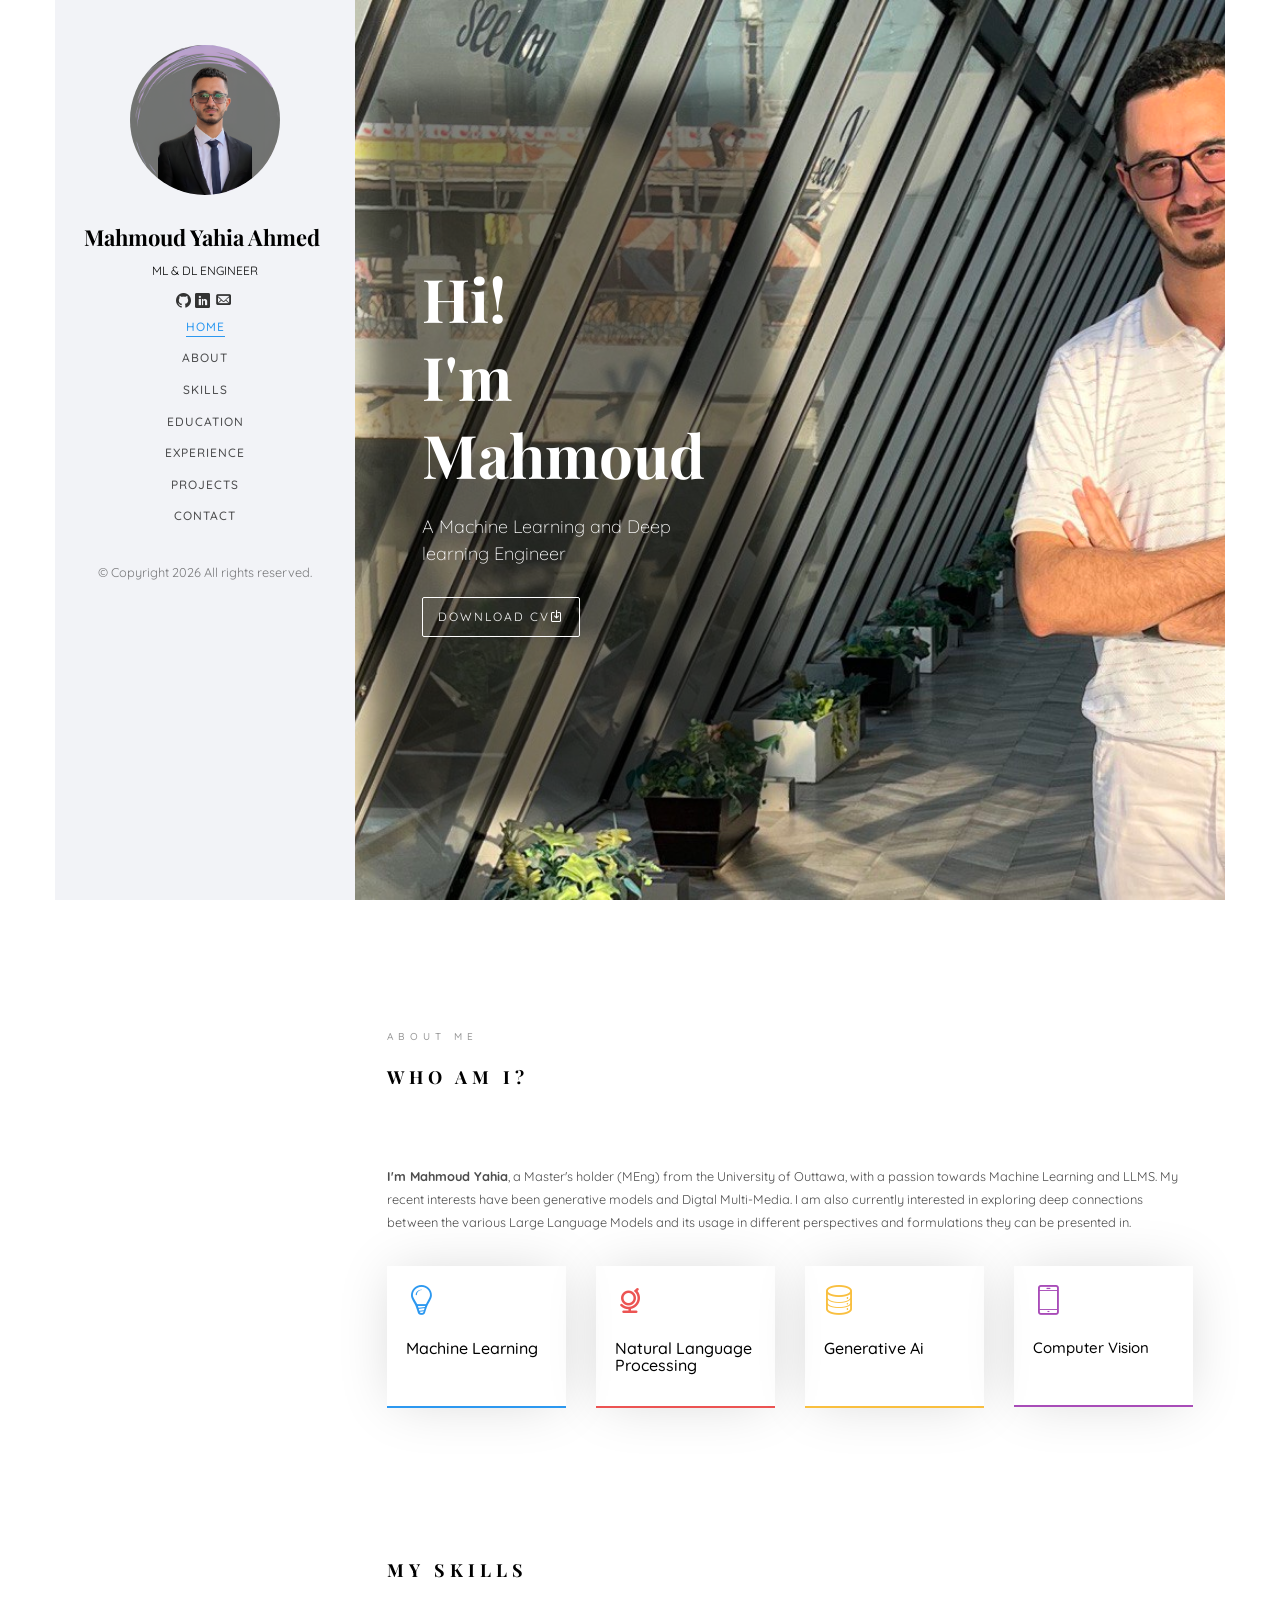
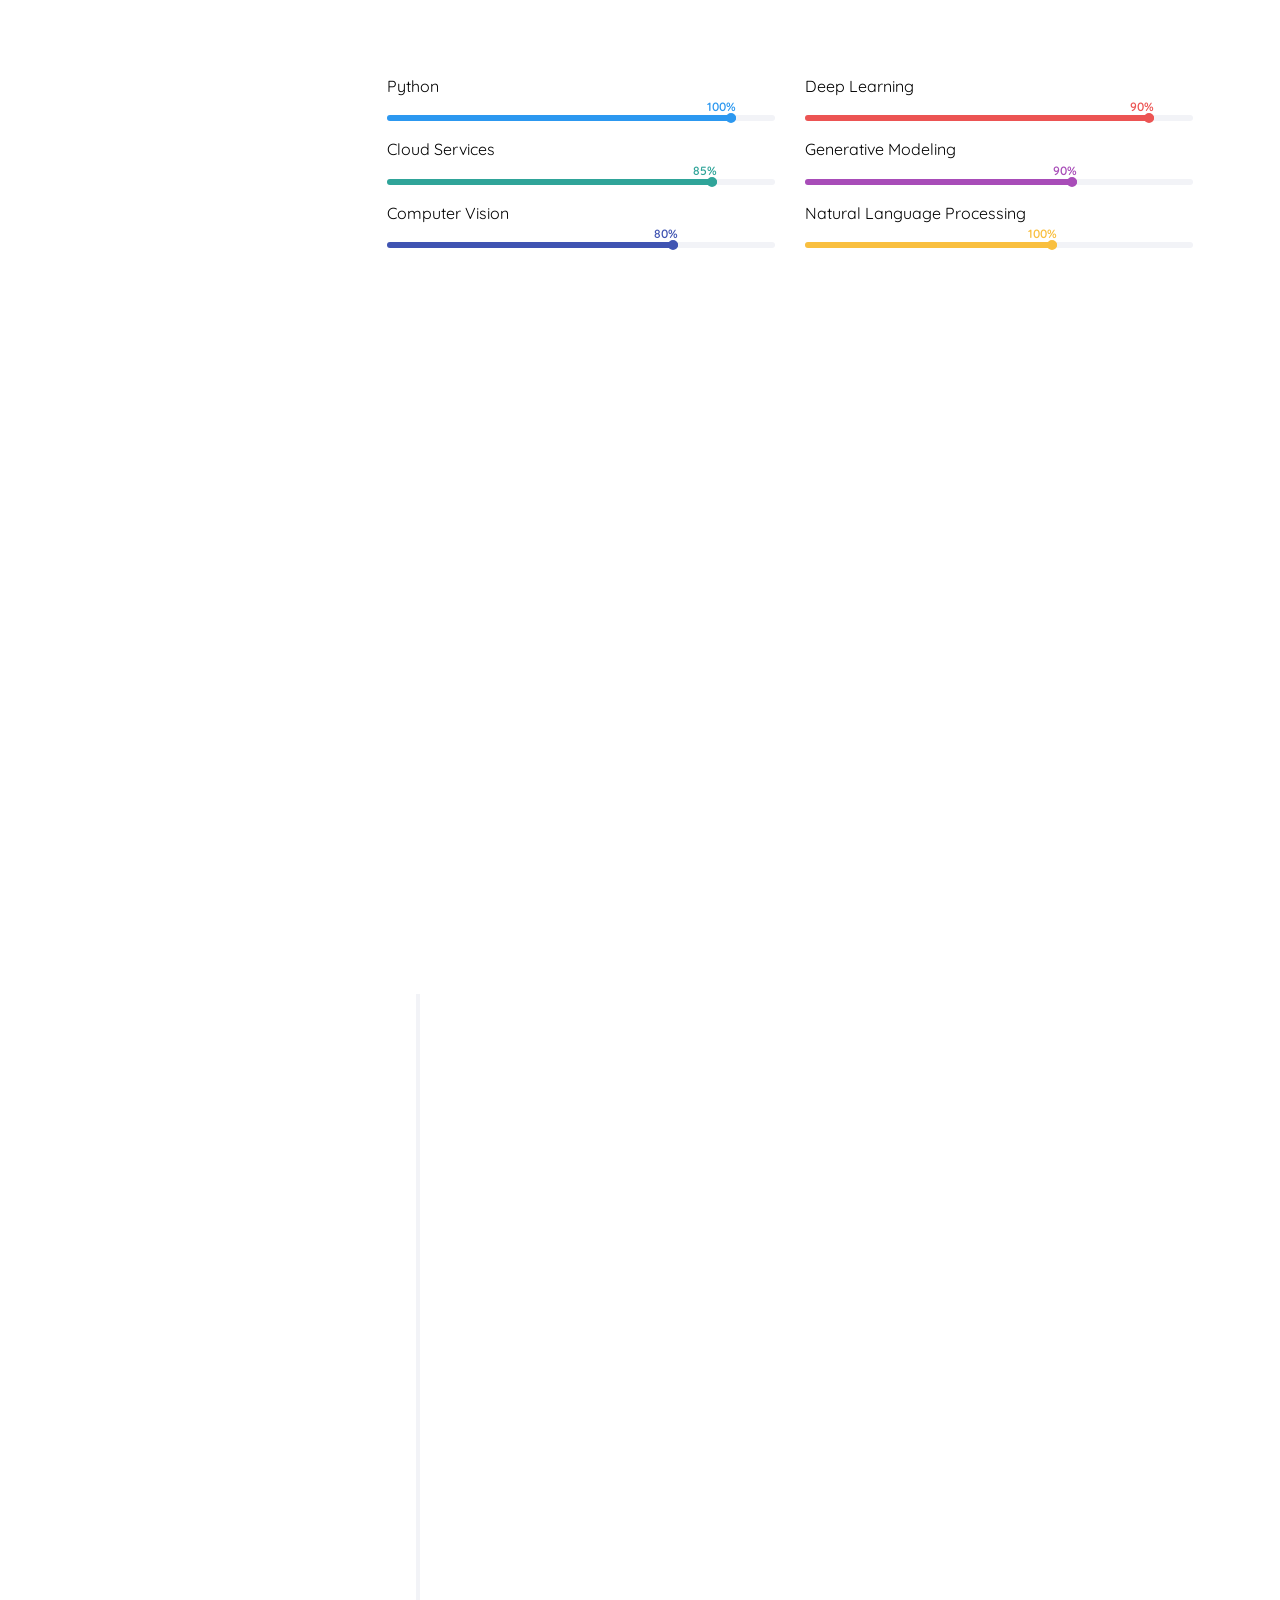
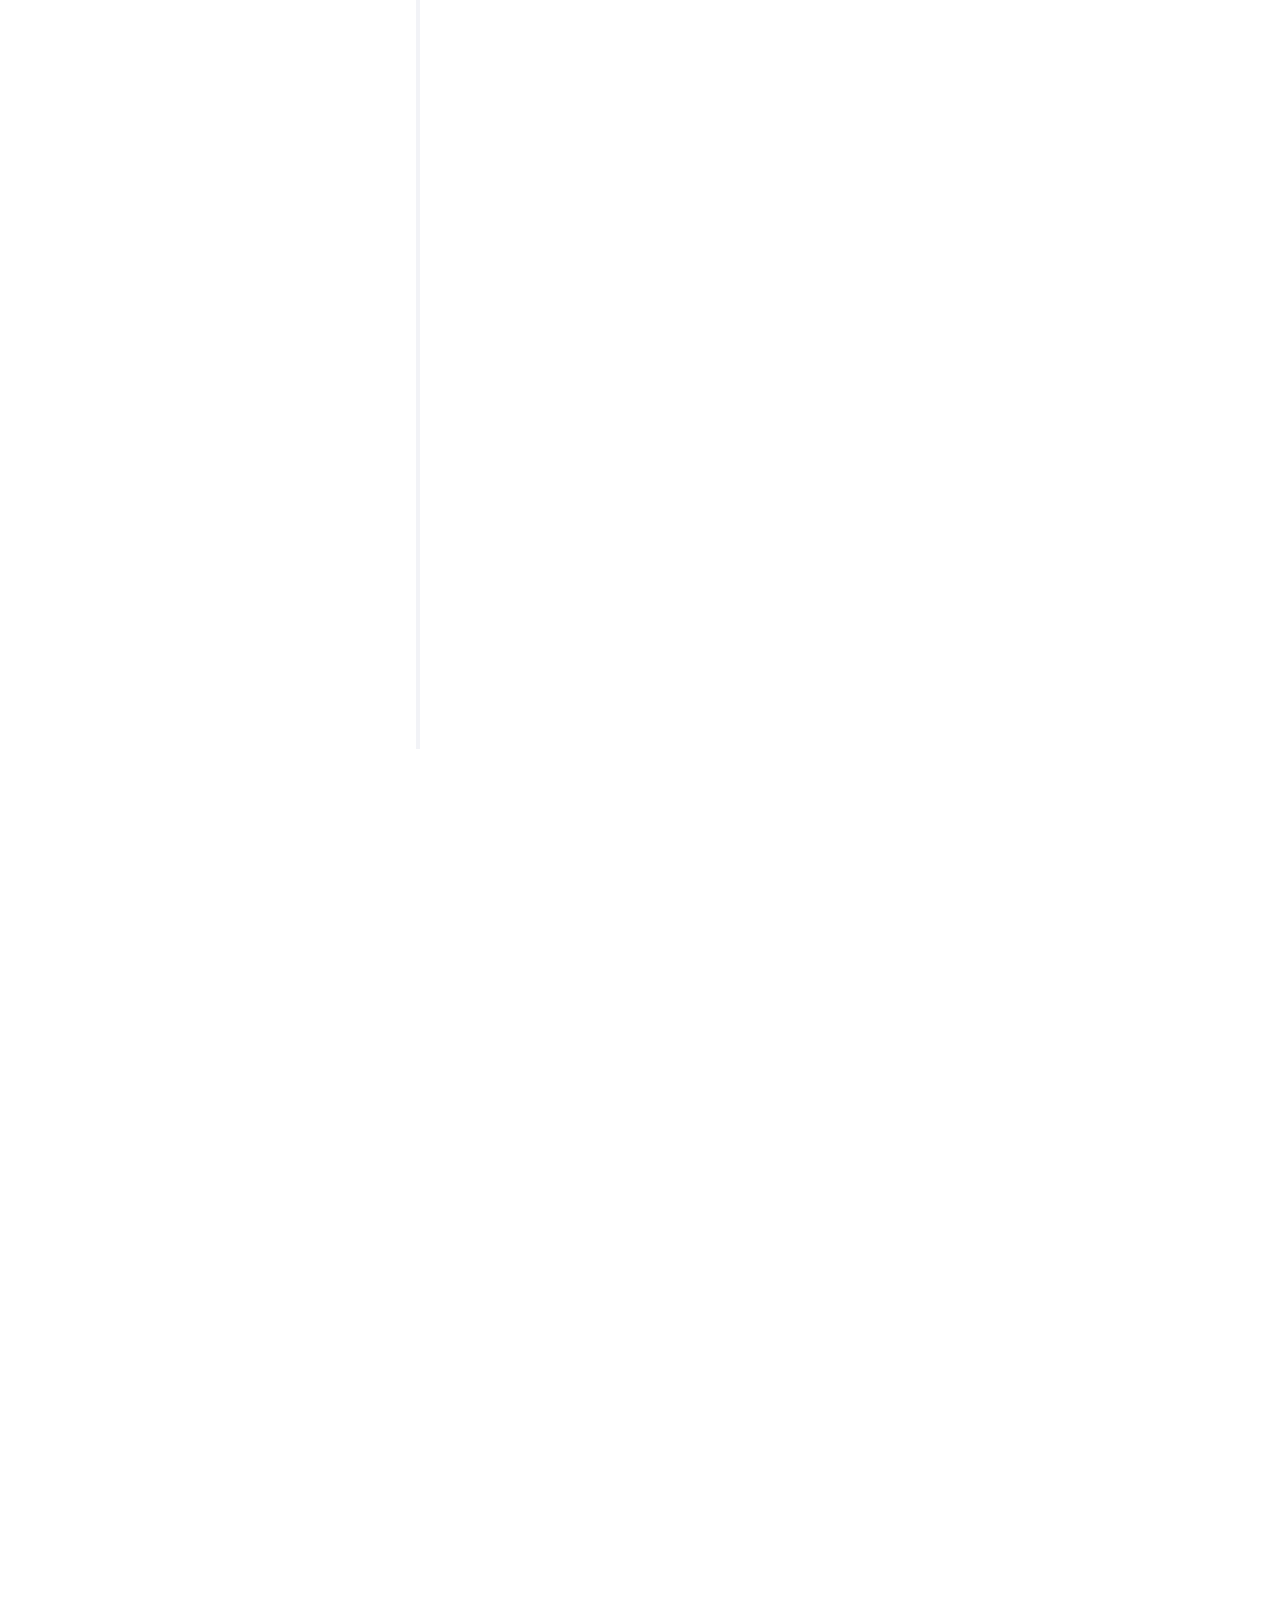
==== commit 24626f41: "Update index.html" ====
--- a/index.html
+++ b/index.html
@@ -569,7 +569,7 @@
 						<div class="col-md-7 col-md-push-1">
 							<div class="row">
 								<div class="col-md-10 col-md-offset-1 col-md-pull-1 animate-box" data-animate-effect="fadeInRight">
-									<form action="https://docs.google.com/forms/u/0/d/e/1FAIpQLSeVV-FDlFHEmLRCklJ_1QoOmYMyAn7a6bvjMb43UcCloKMEwQ/formResponse" method="POST">
+									<form action="https://docs.google.com/forms/d/e/1FAIpQLSexy6JiUFHXCxlajDNcnbRVYDhuRGjuzehzxtgn2zhVD2I-lA/formResponse" method="POST">
 										<div class="form-group">
 											<input type="text" class="form-control" placeholder="Name" name="entry.347280122">
 										</div>
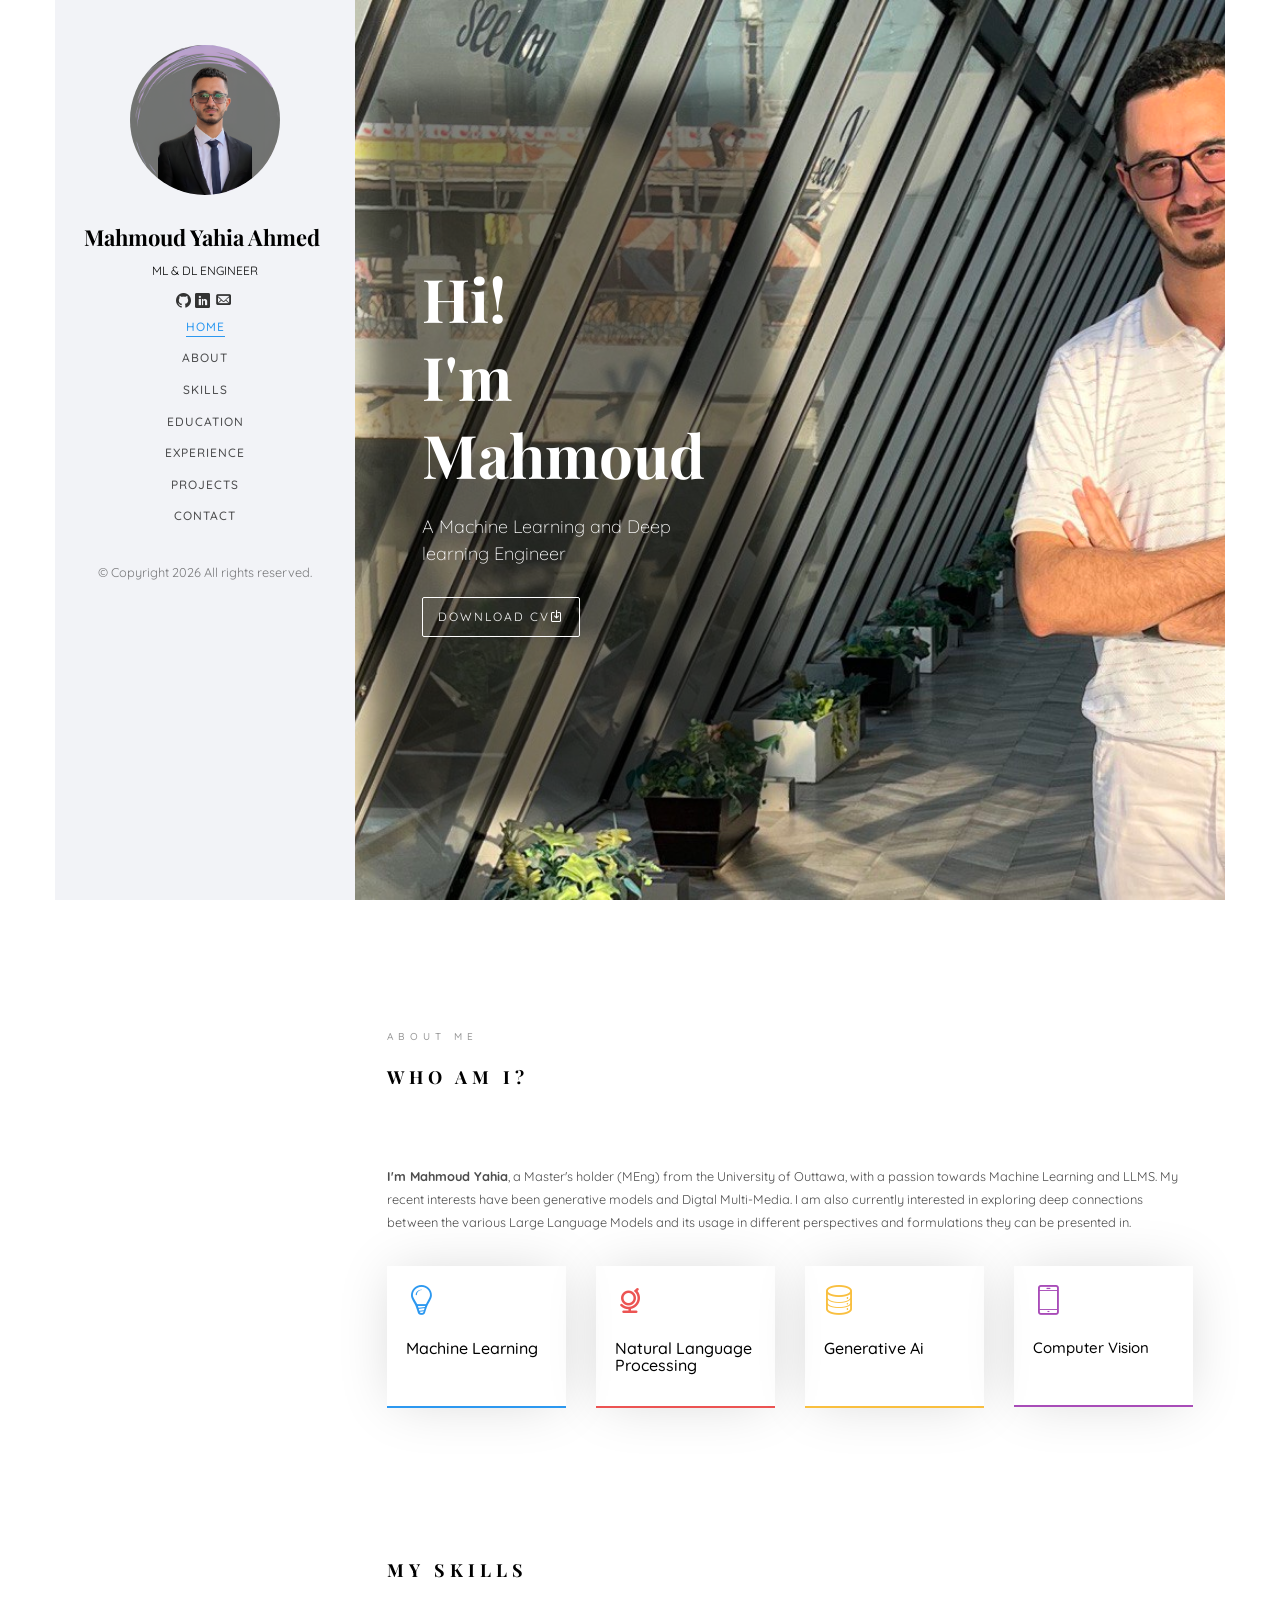
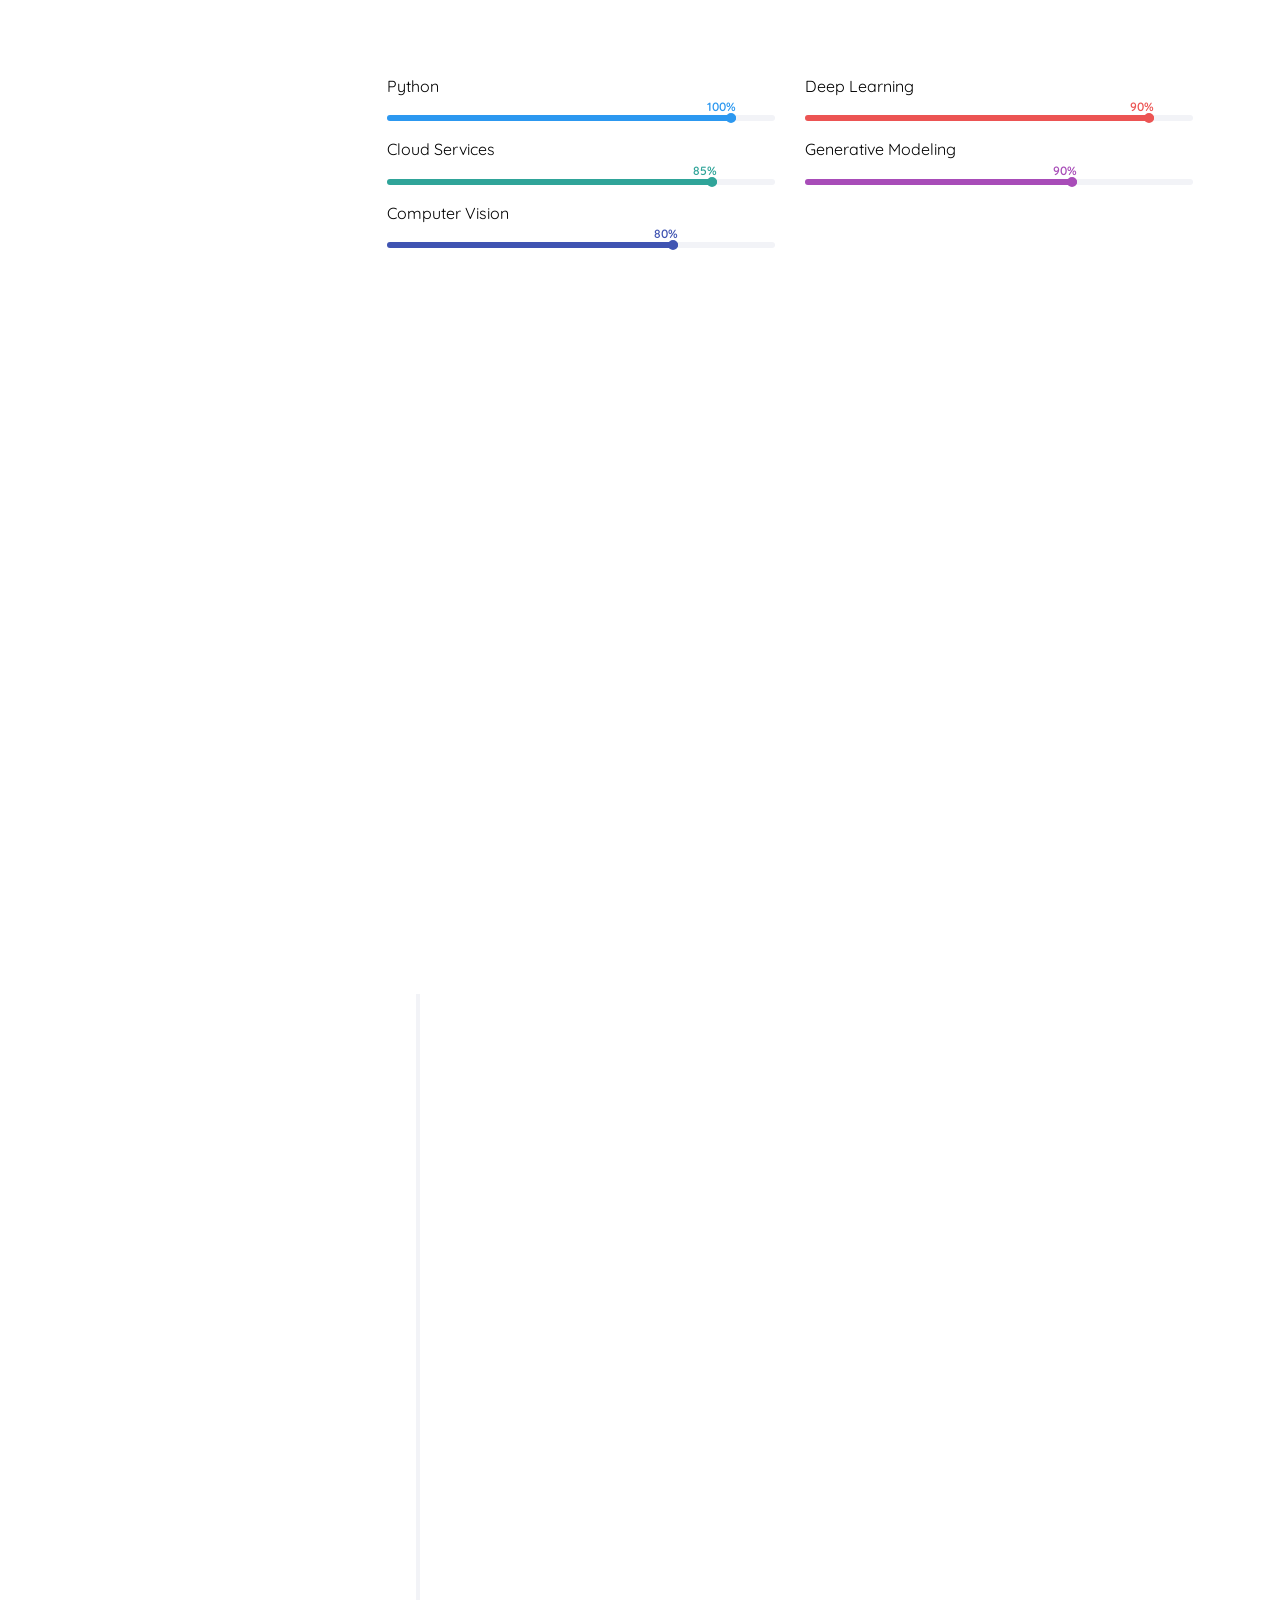
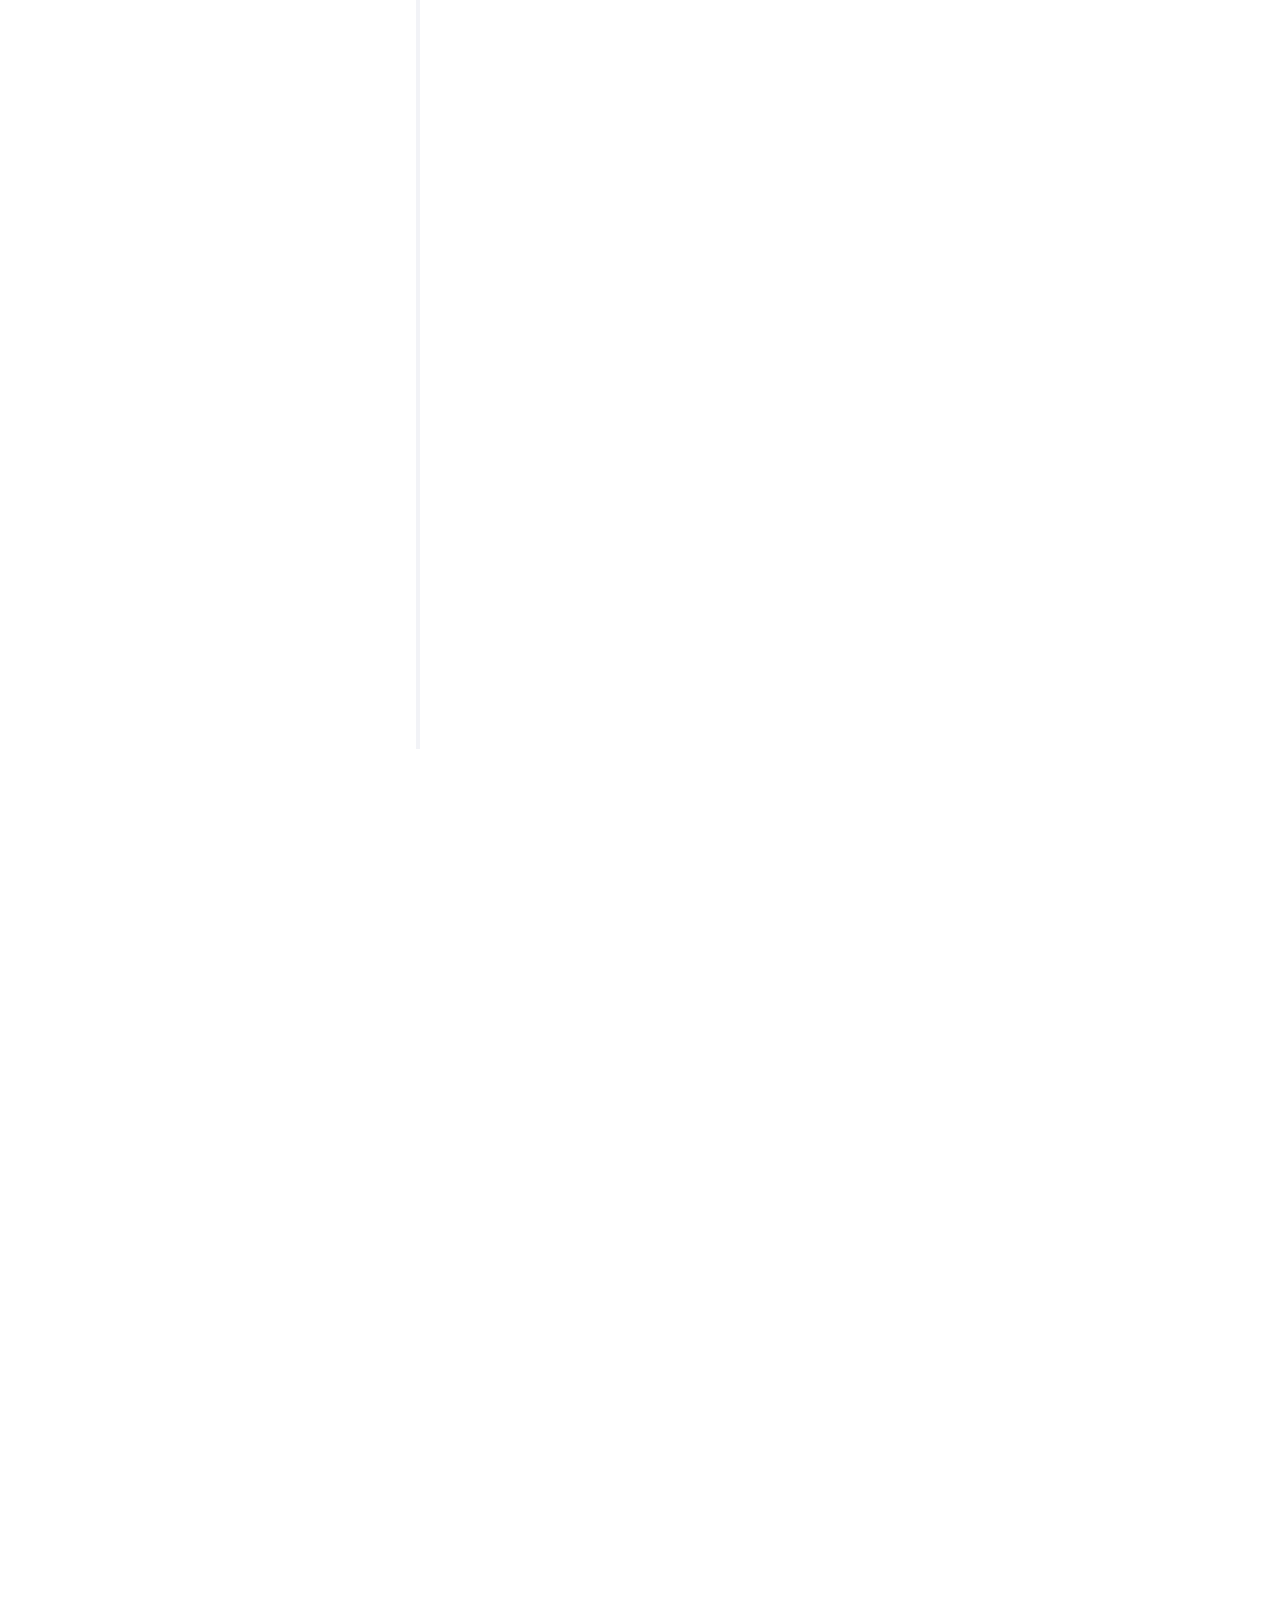
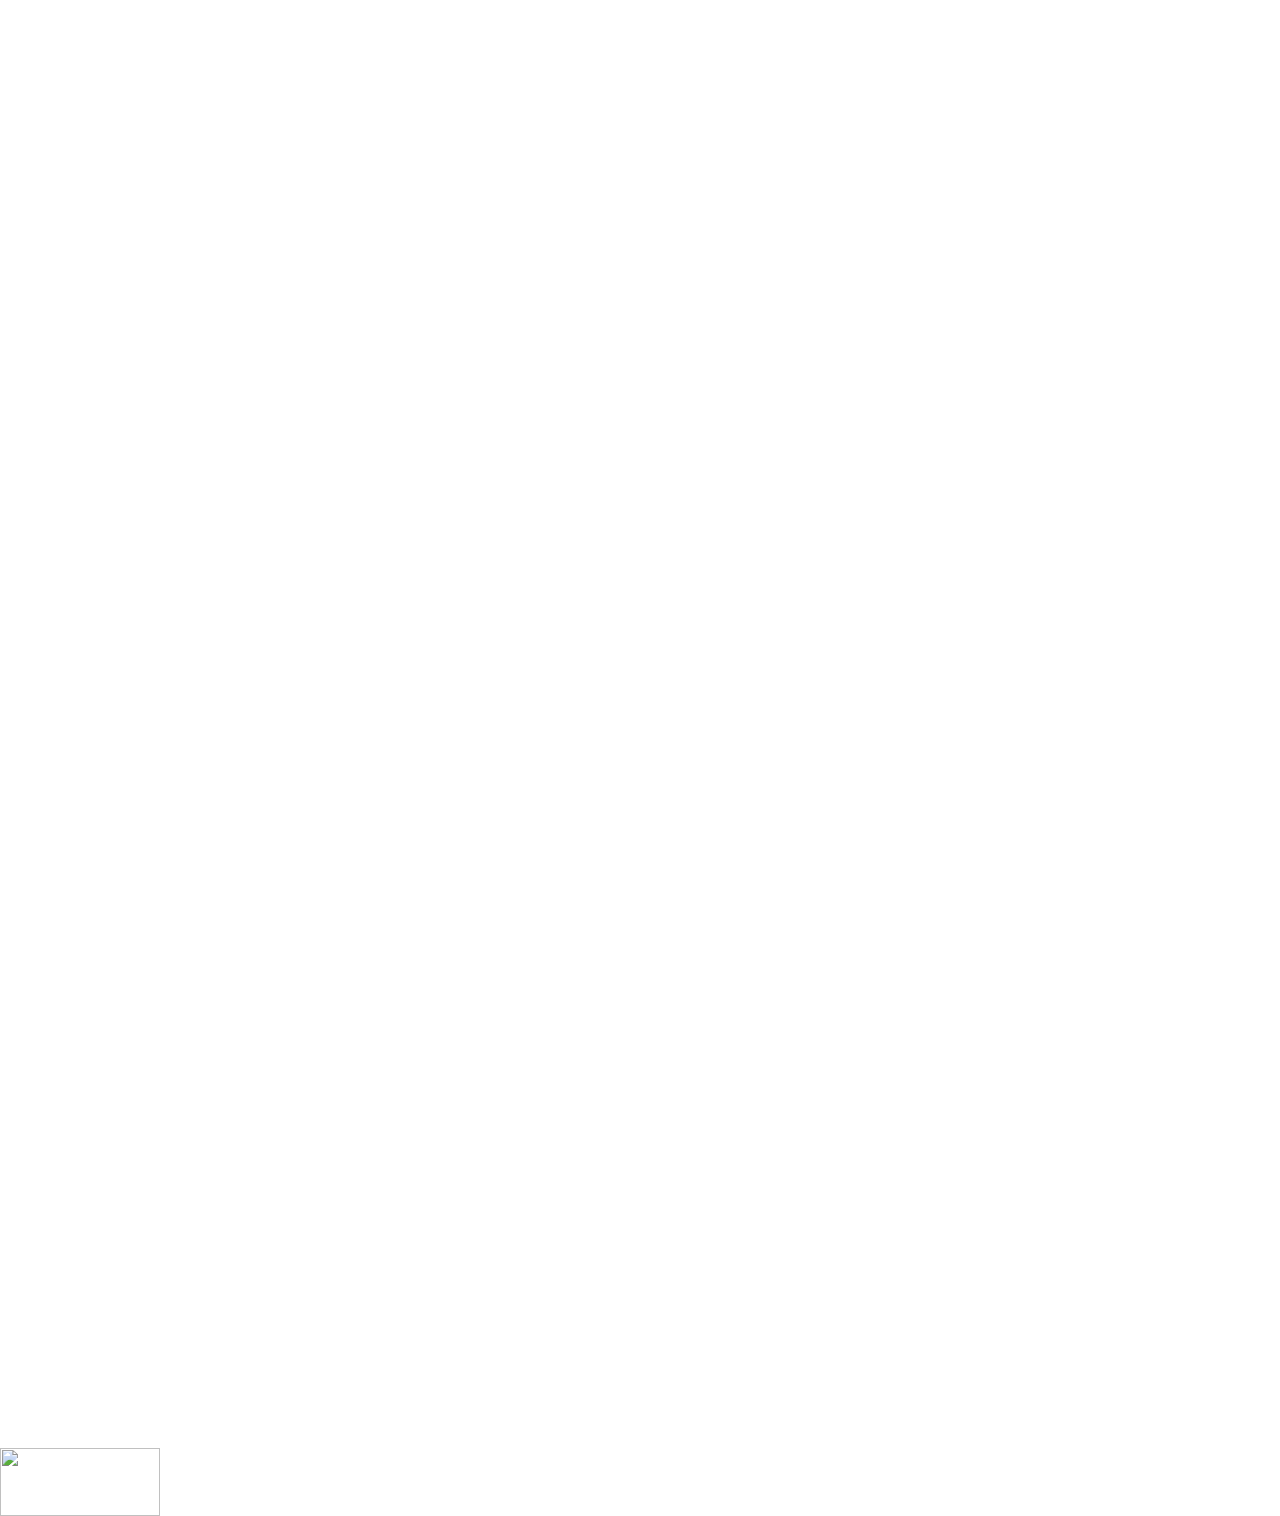
==== commit 8c84b375: "adding cv" ====
--- a/index.html
+++ b/index.html
@@ -616,7 +616,7 @@
 	
 	<!-- MAIN JS -->
 	<script src="js/main.js"></script>
-
+	<a href="https://www.teacheron.com/tutor/7fi7?r=7fi7" target="_blank" style="display: inline-block;"><img src="https://www.teacheron.com/resources/assets/img/badges/proudToBeTeacher.png" style="width: 160px !important; height: 68px !important"></a>
 	</body>
 </html>
 
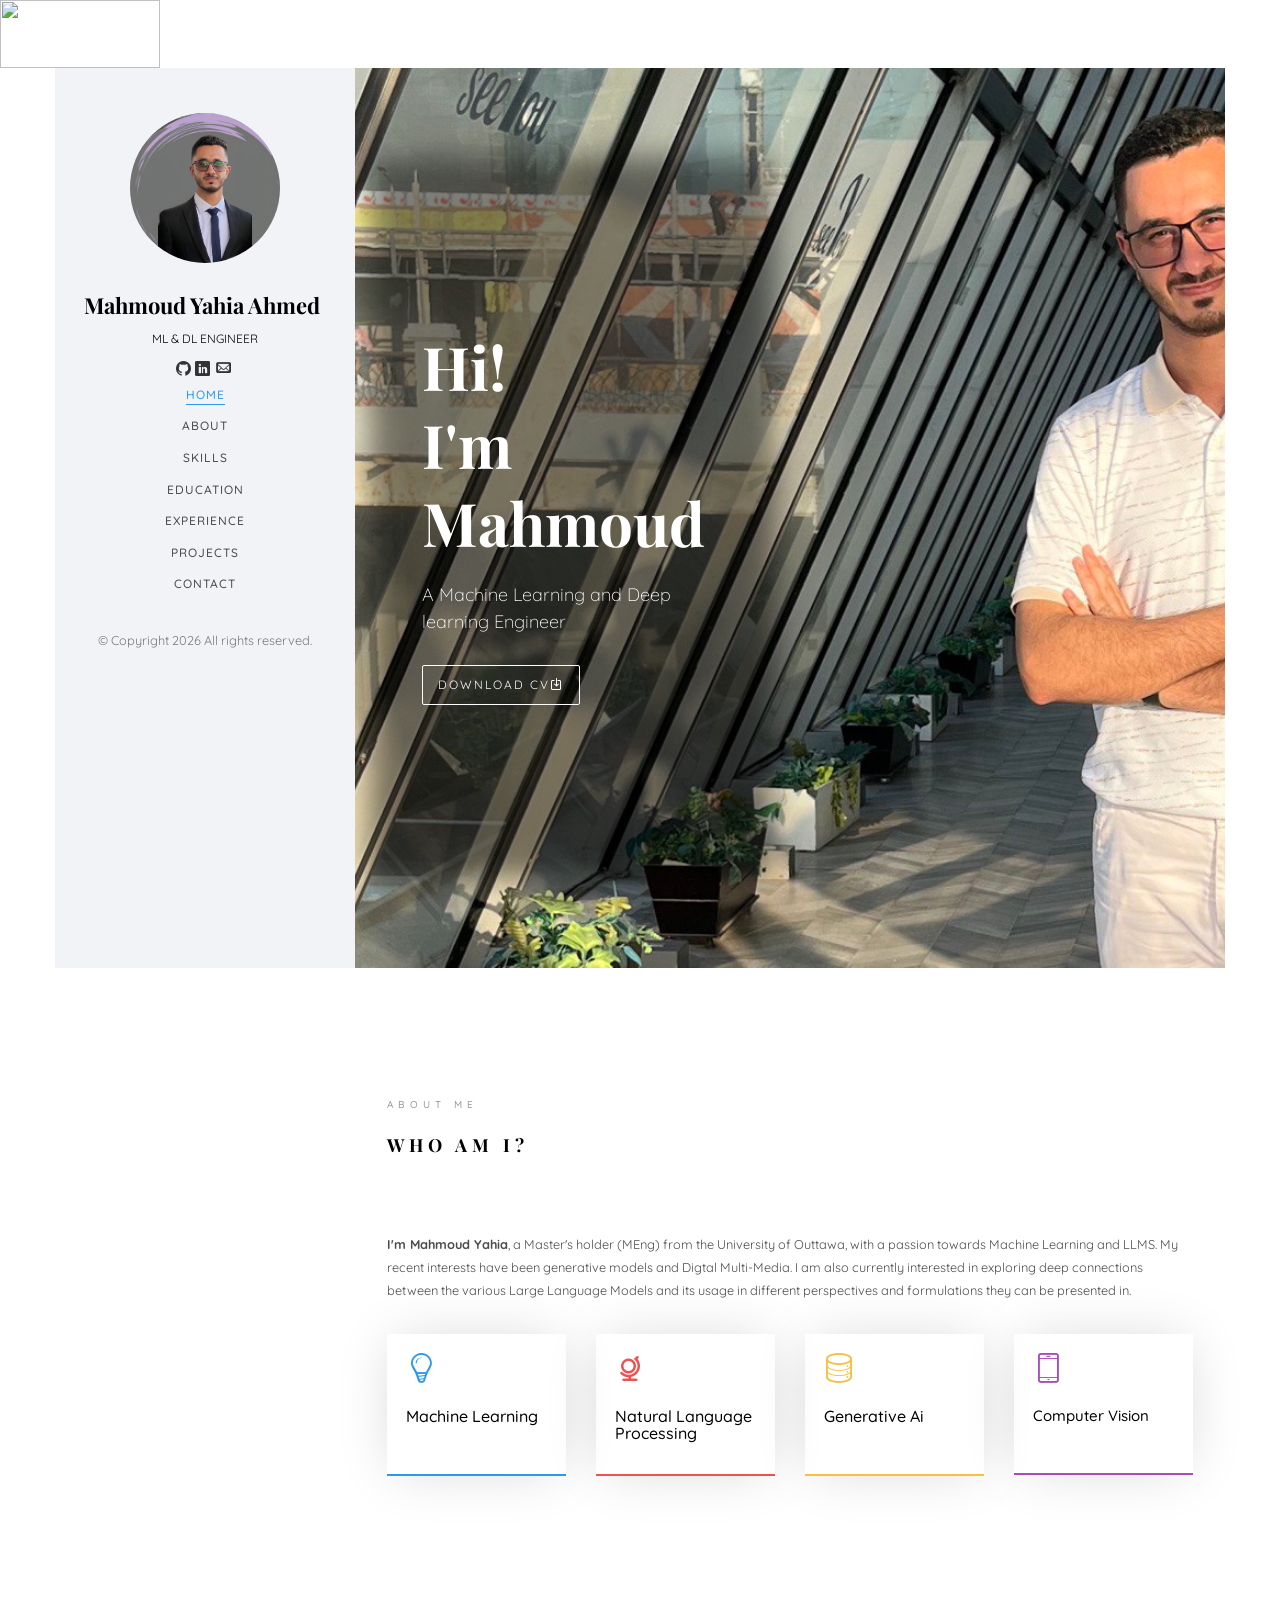
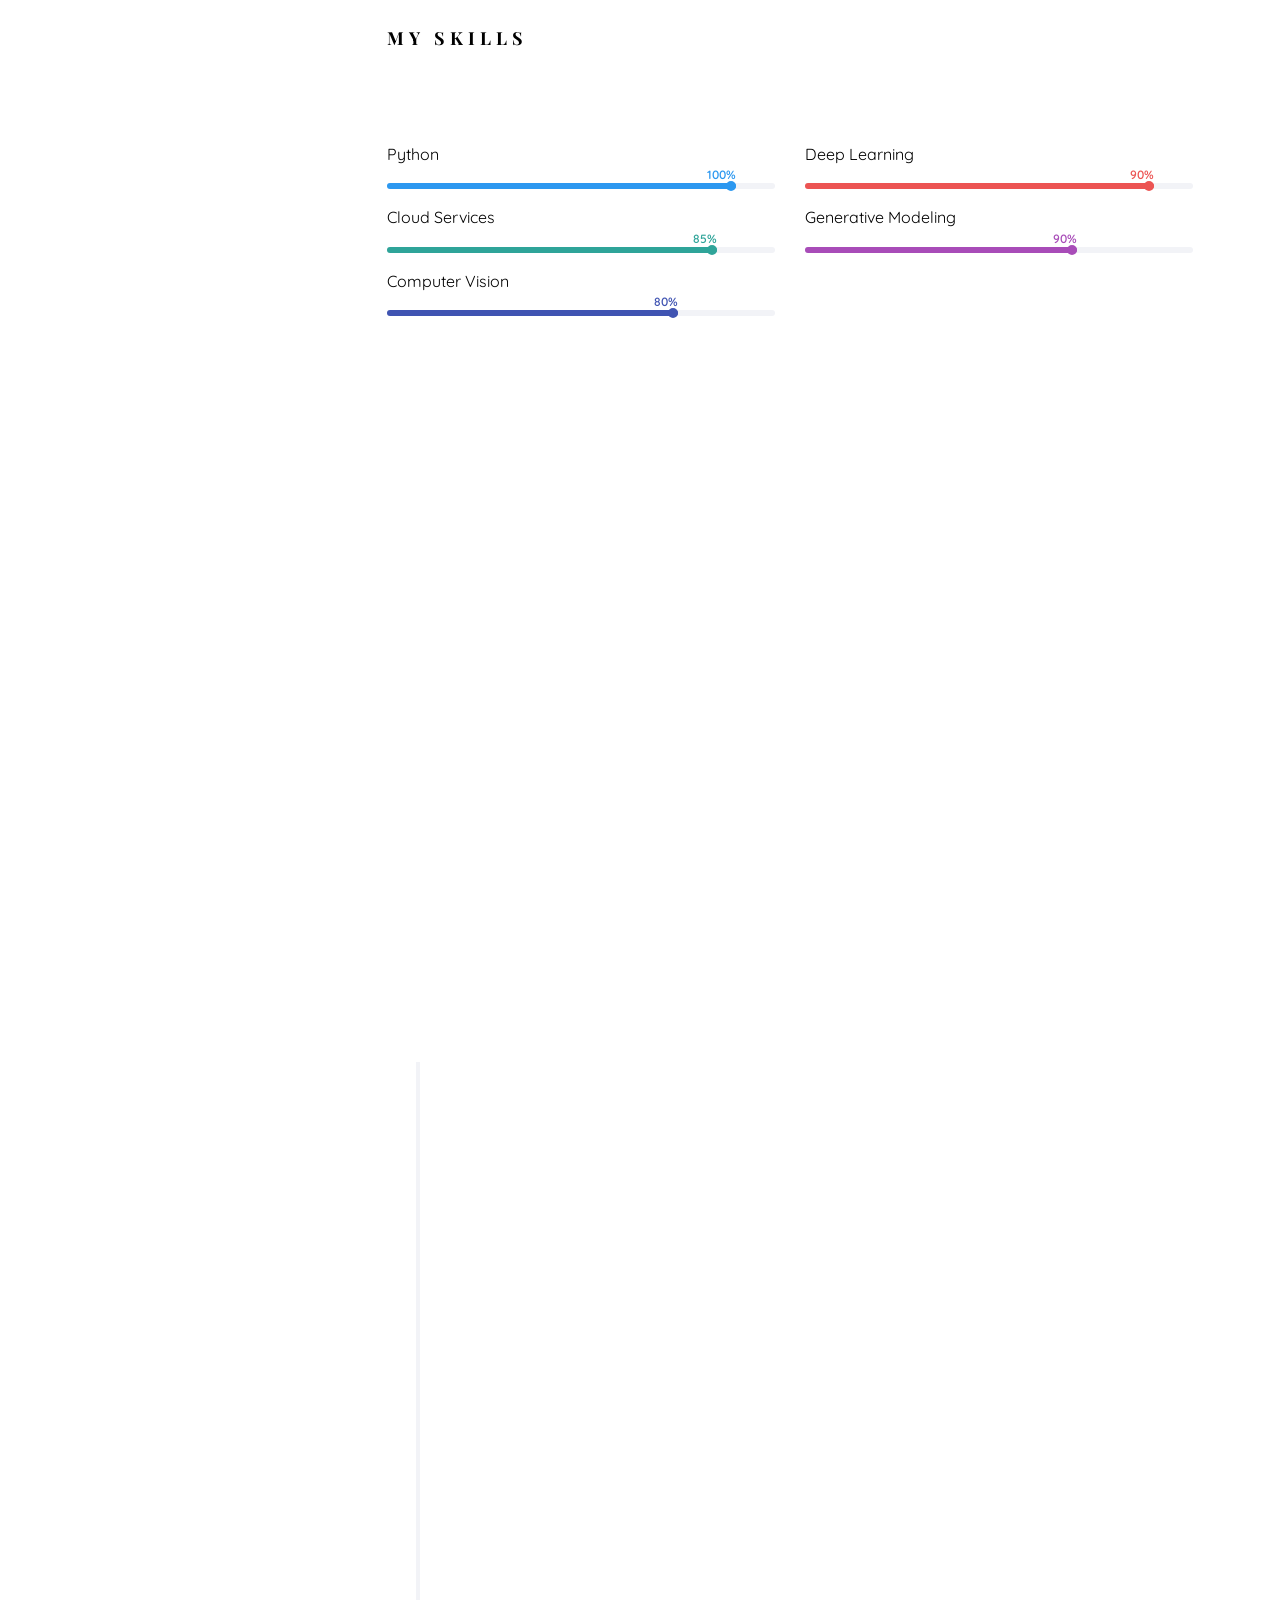
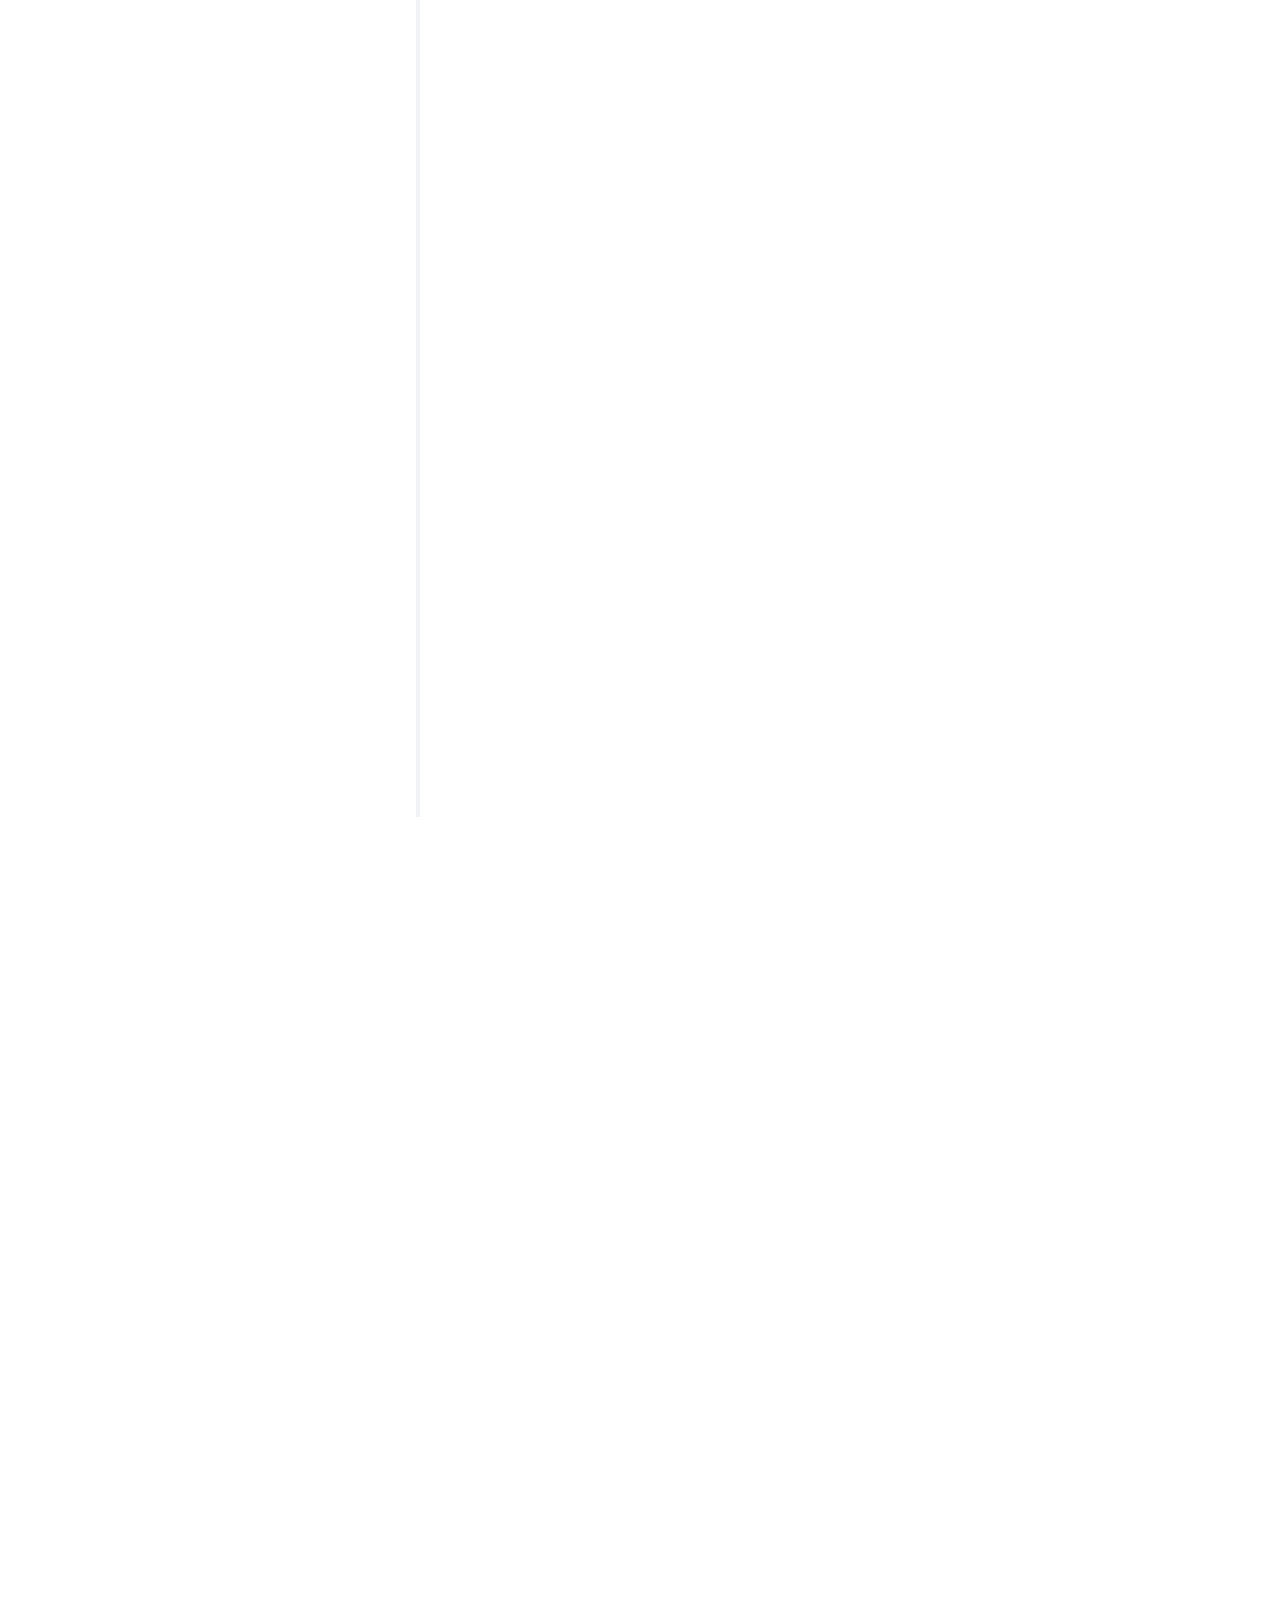
==== commit d58b4663: "edits" ====
--- a/index.html
+++ b/index.html
@@ -51,6 +51,7 @@
 
 	</head>
 	<body>
+		<a href="https://www.teacheron.com/tutor/7fi7?r=7fi7" target="_blank" style="display: inline-block;"><img src="https://www.teacheron.com/resources/assets/img/badges/proudToBeTeacher.png" style="width: 160px !important; height: 68px !important"></a>
 	<div id="colorlib-page">
 		<div class="container-wrap">
 		<a href="#" class="js-colorlib-nav-toggle colorlib-nav-toggle" data-toggle="collapse" data-target="#navbar" aria-expanded="false" aria-controls="navbar"><i></i></a>
@@ -616,7 +617,7 @@
 	
 	<!-- MAIN JS -->
 	<script src="js/main.js"></script>
-	<a href="https://www.teacheron.com/tutor/7fi7?r=7fi7" target="_blank" style="display: inline-block;"><img src="https://www.teacheron.com/resources/assets/img/badges/proudToBeTeacher.png" style="width: 160px !important; height: 68px !important"></a>
+
 	</body>
 </html>
 
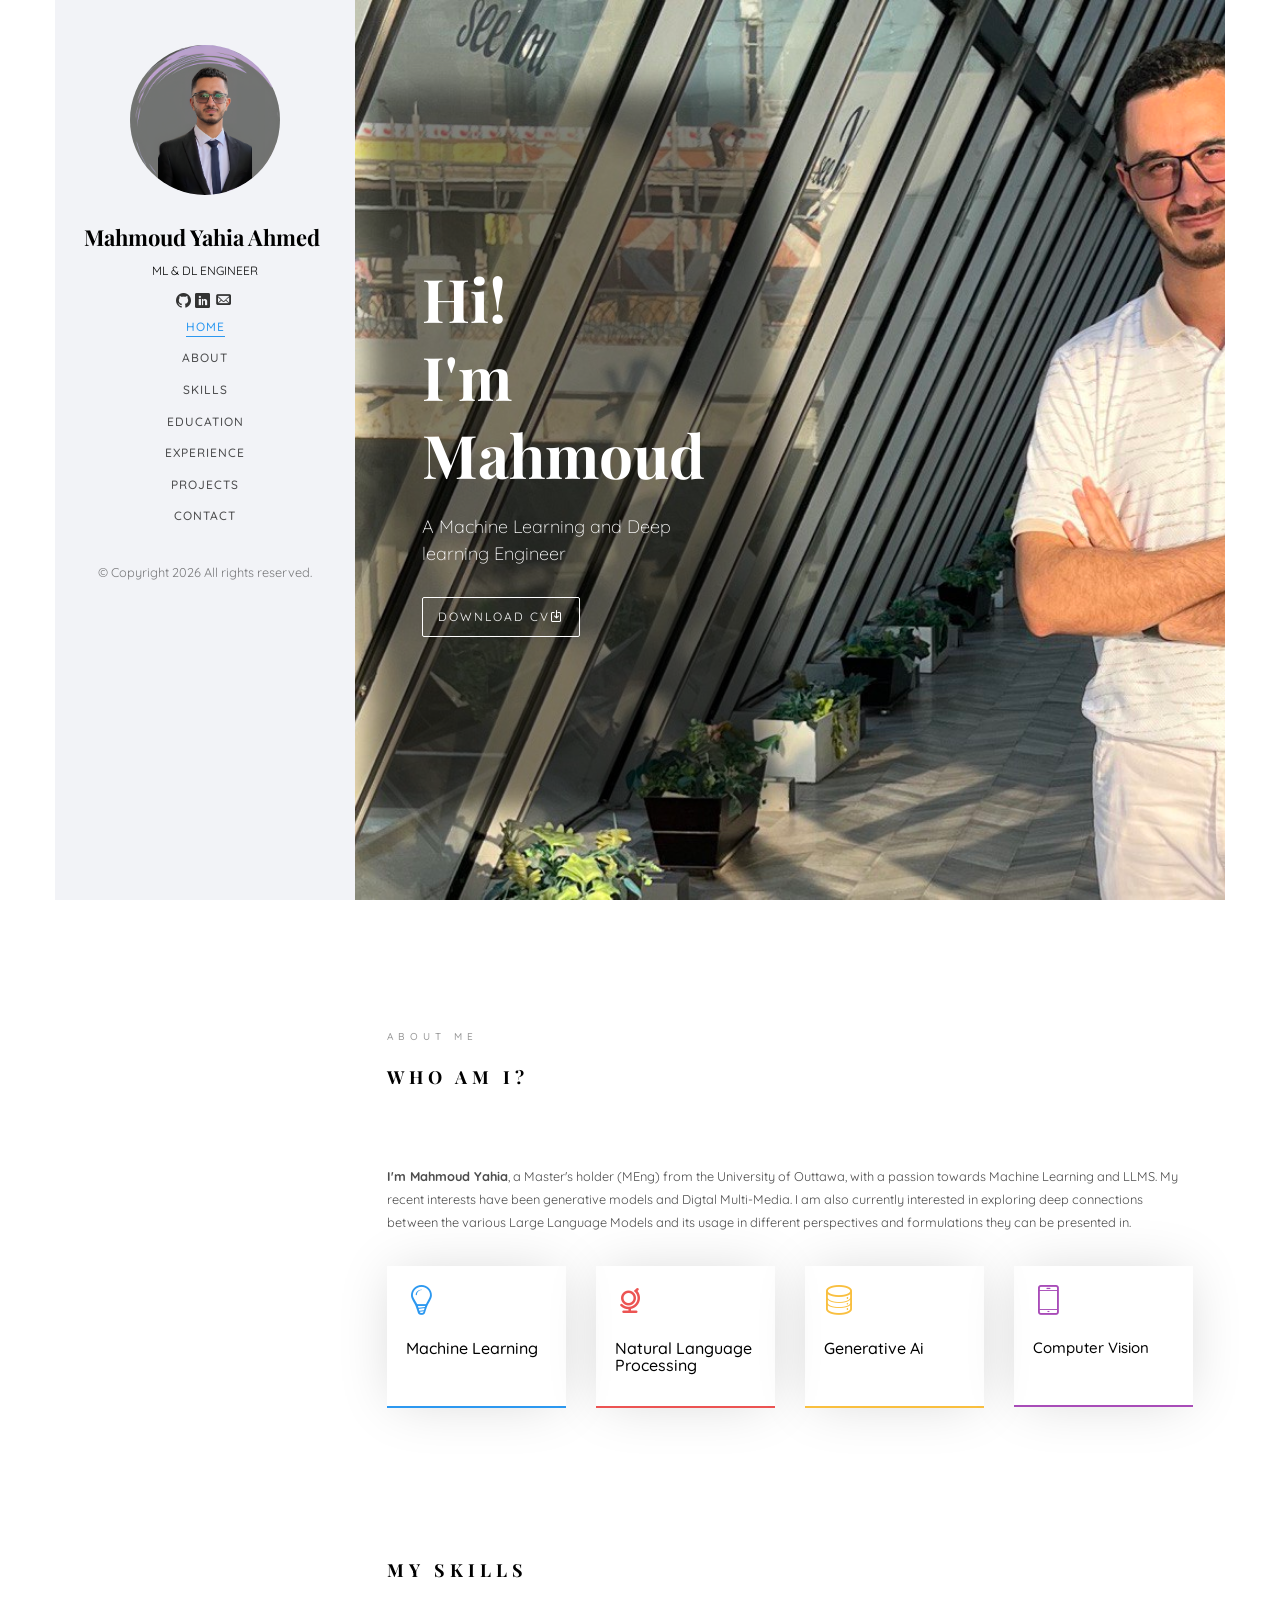
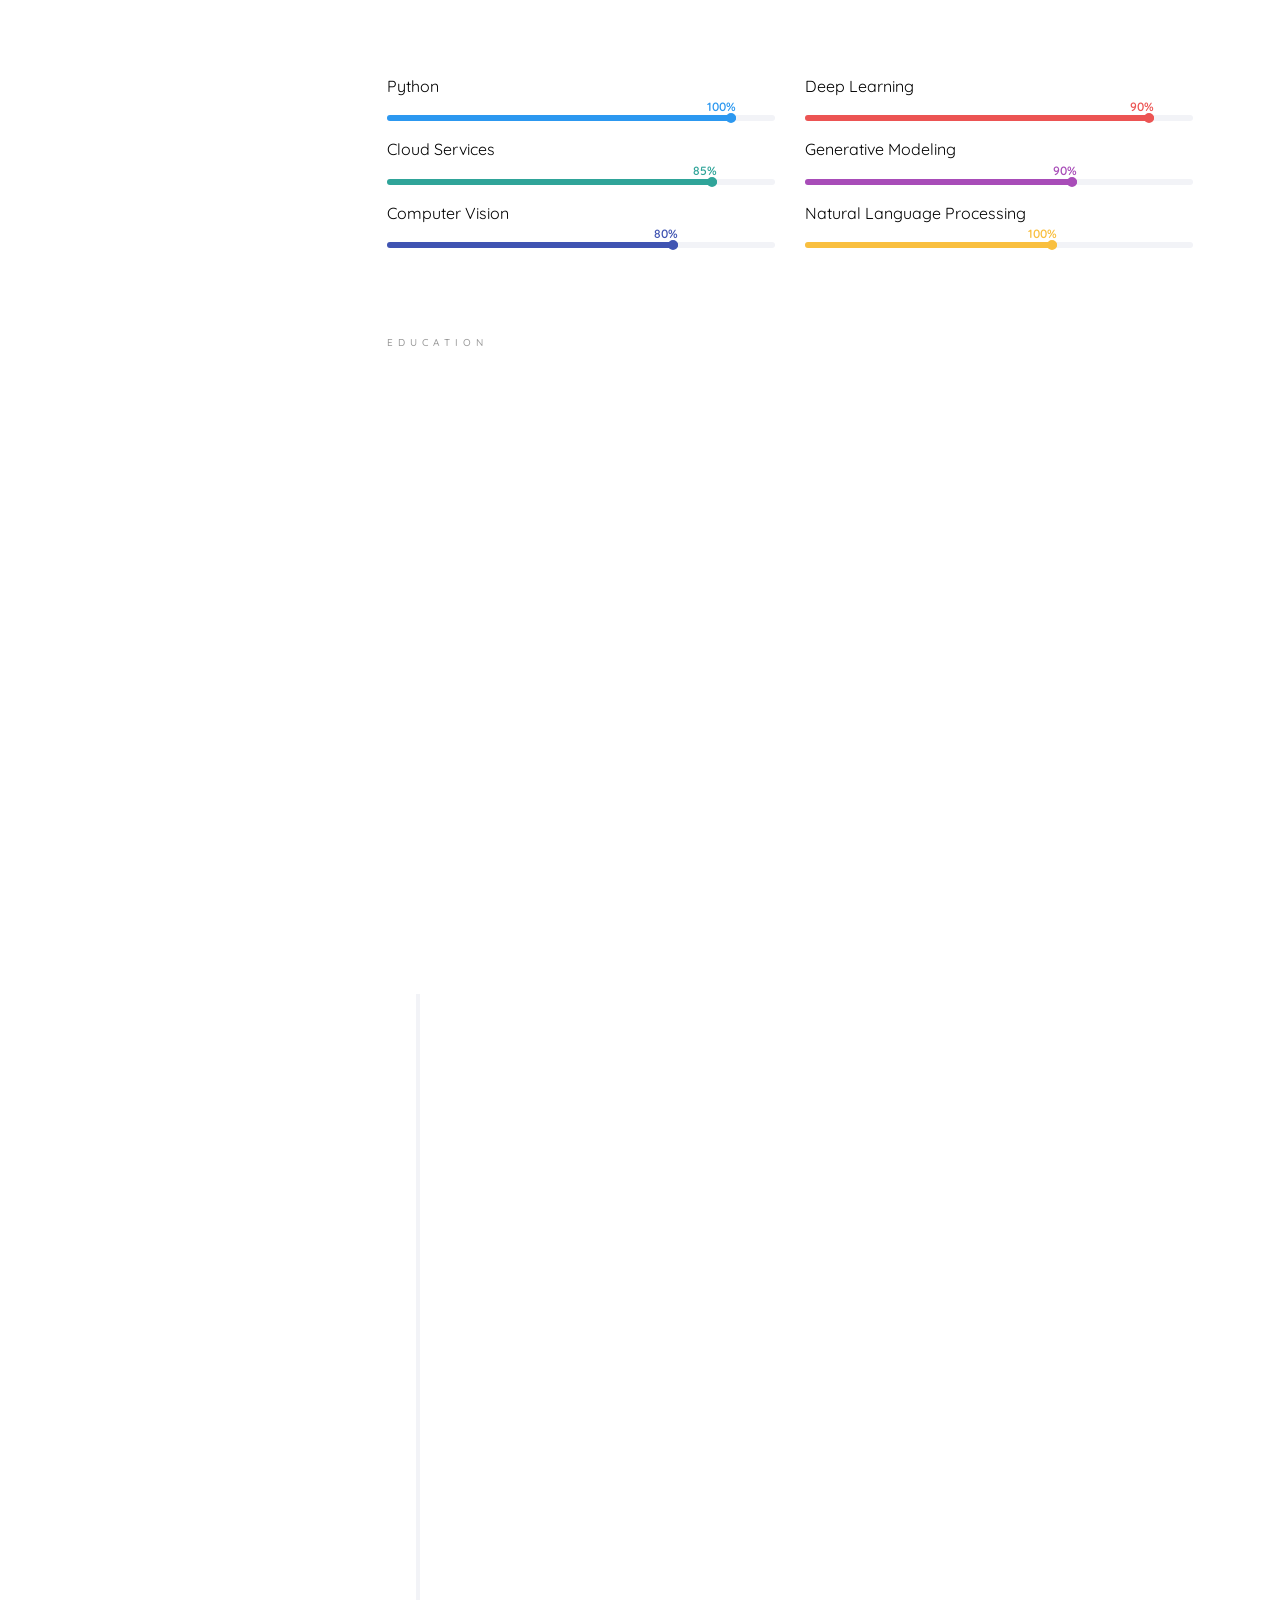
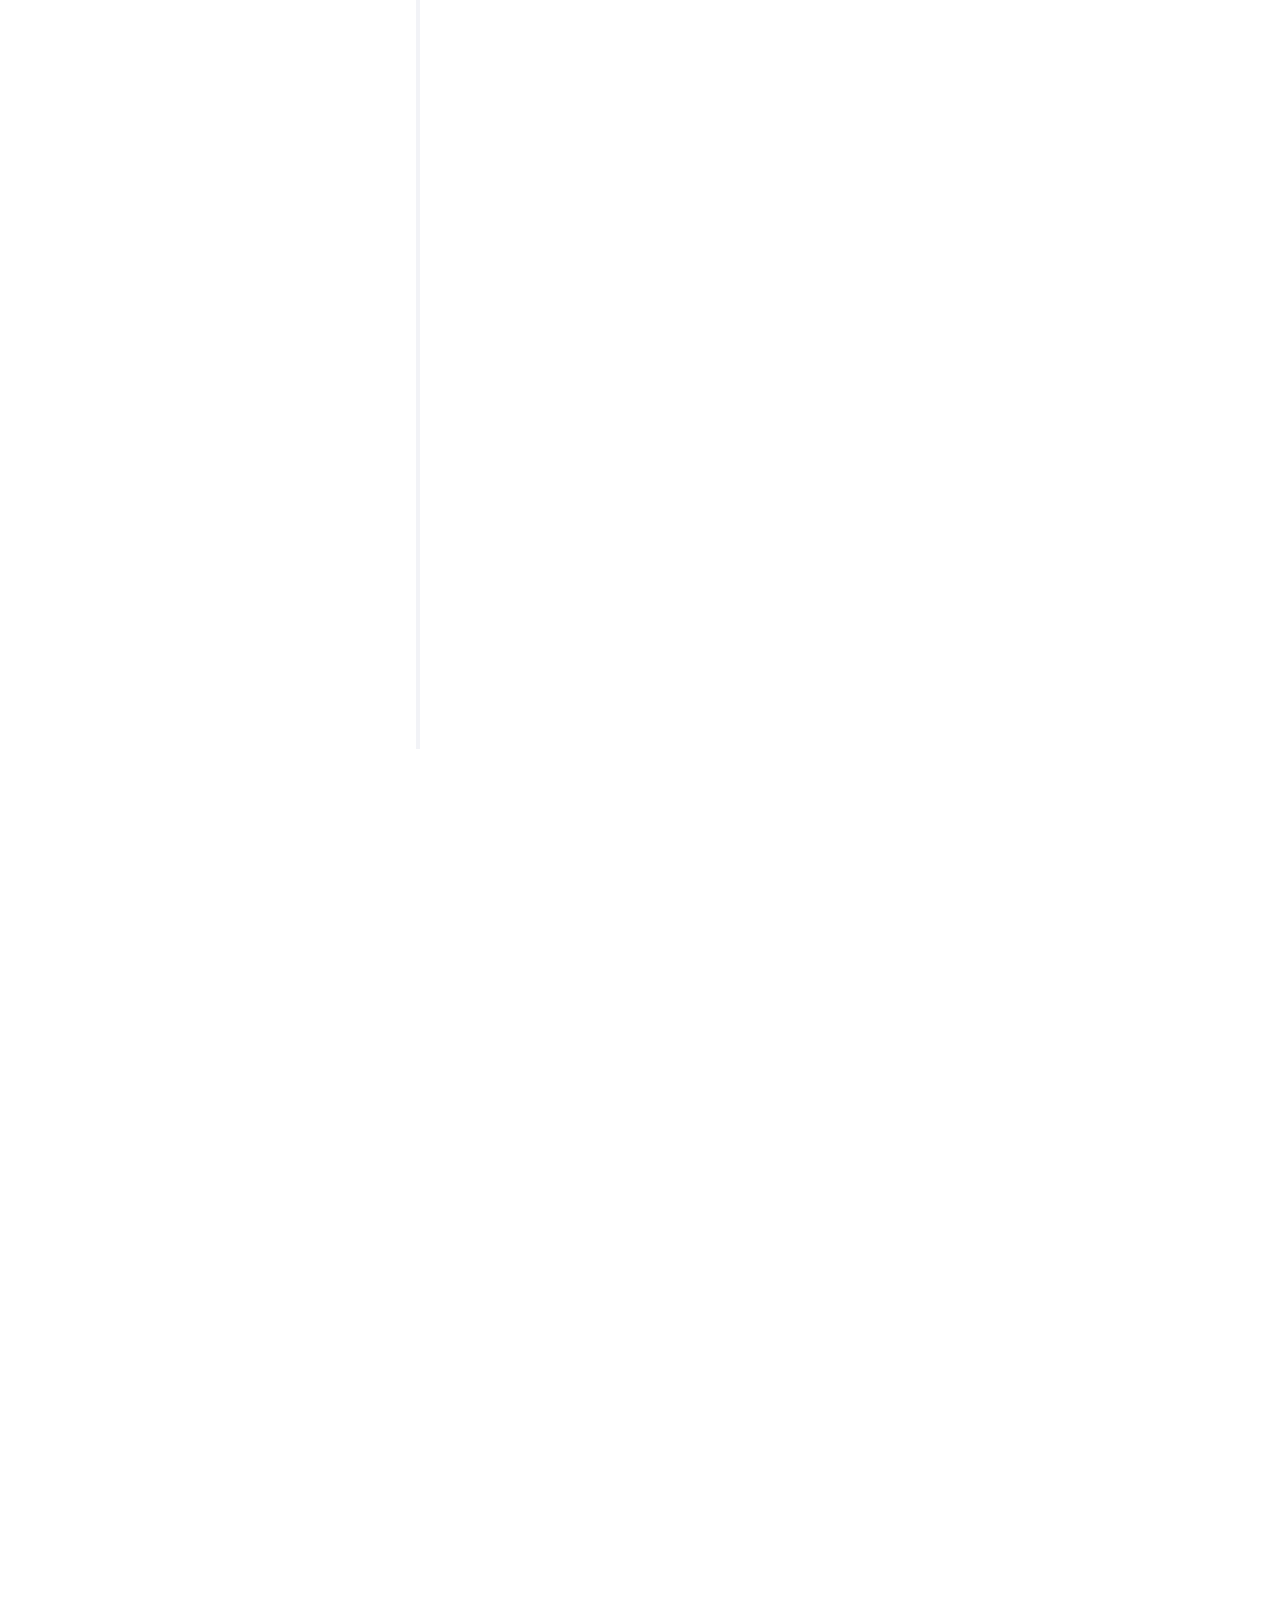
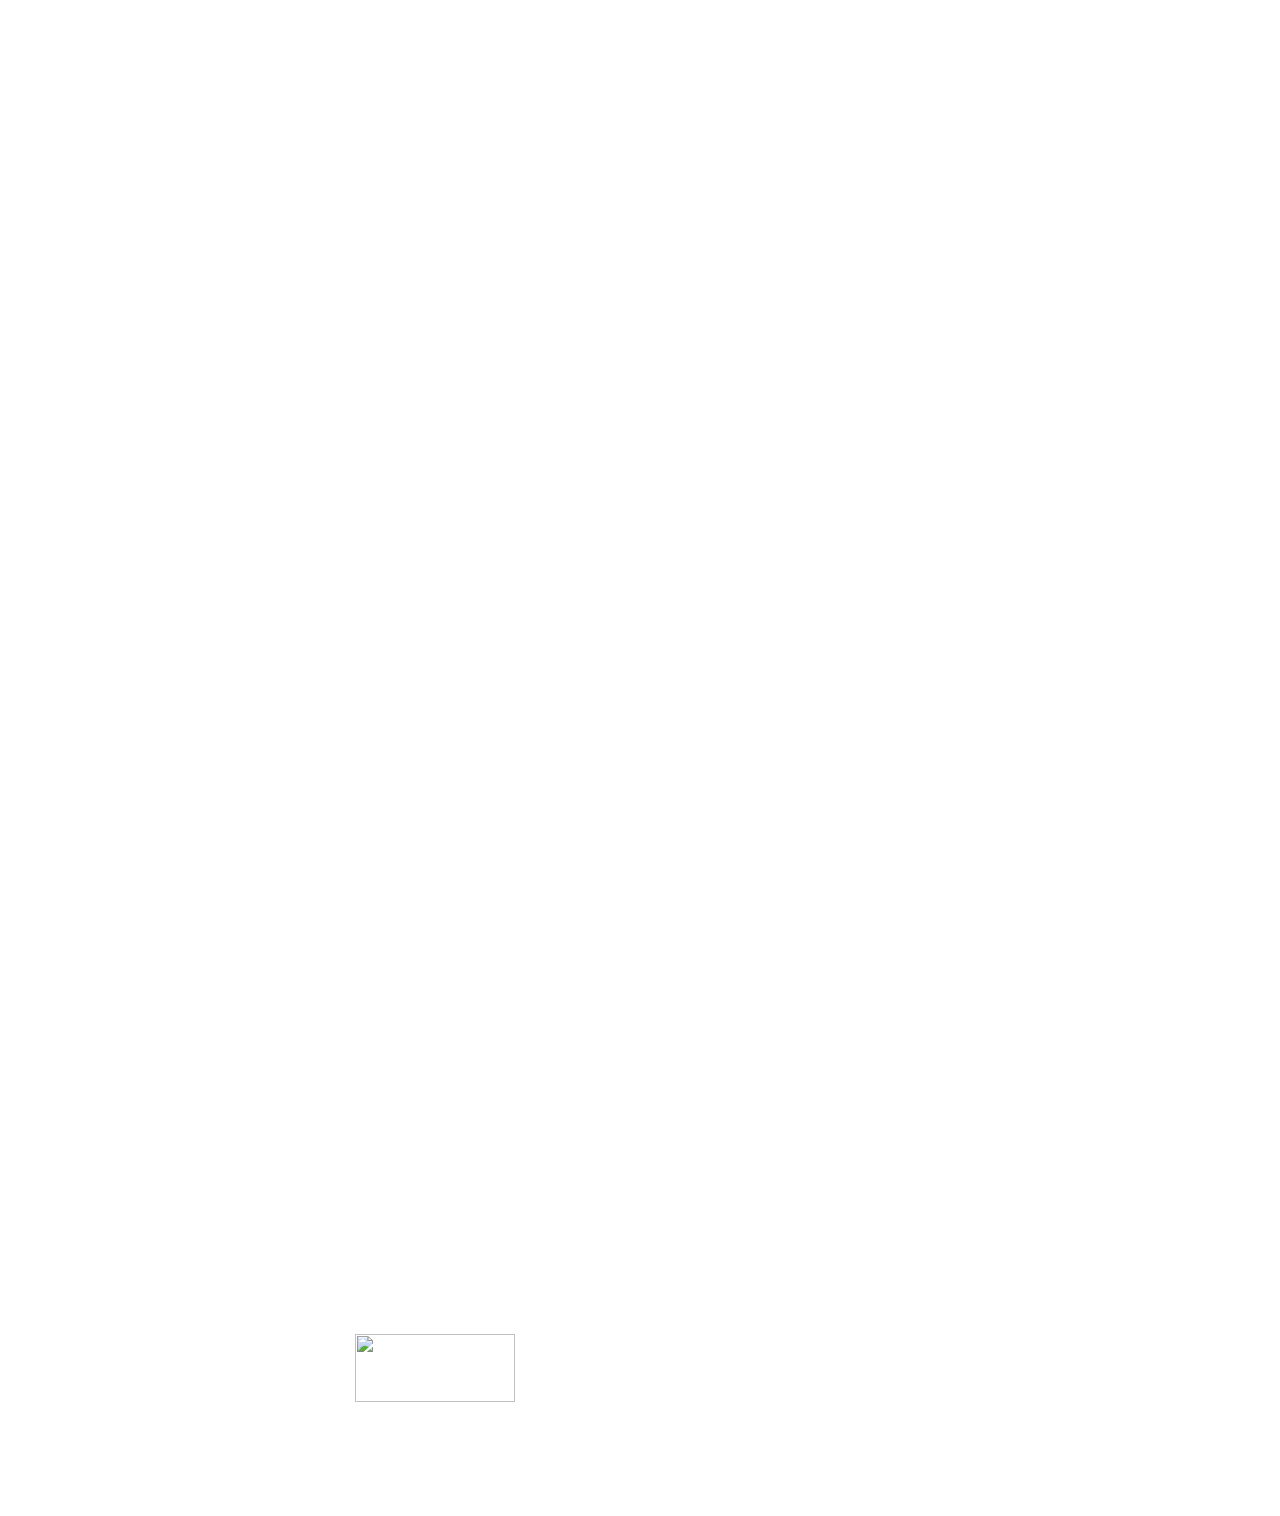
==== commit b0f3f0da: "last" ====
--- a/index.html
+++ b/index.html
@@ -51,7 +51,7 @@
 
 	</head>
 	<body>
-		<a href="https://www.teacheron.com/tutor/7fi7?r=7fi7" target="_blank" style="display: inline-block;"><img src="https://www.teacheron.com/resources/assets/img/badges/proudToBeTeacher.png" style="width: 160px !important; height: 68px !important"></a>
+		
 	<div id="colorlib-page">
 		<div class="container-wrap">
 		<a href="#" class="js-colorlib-nav-toggle colorlib-nav-toggle" data-toggle="collapse" data-target="#navbar" aria-expanded="false" aria-controls="navbar"><i></i></a>
@@ -593,6 +593,7 @@
 						</div>
 					</div>
 				</div>
+				<a href="https://www.teacheron.com/tutor/7fi7?r=7fi7" target="_blank" style="display: inline-block;"><img src="https://www.teacheron.com/resources/assets/img/badges/proudToBeTeacher.png" style="width: 160px !important; height: 68px !important"></a>
 			</section>
 
 		</div><!-- end:colorlib-main -->
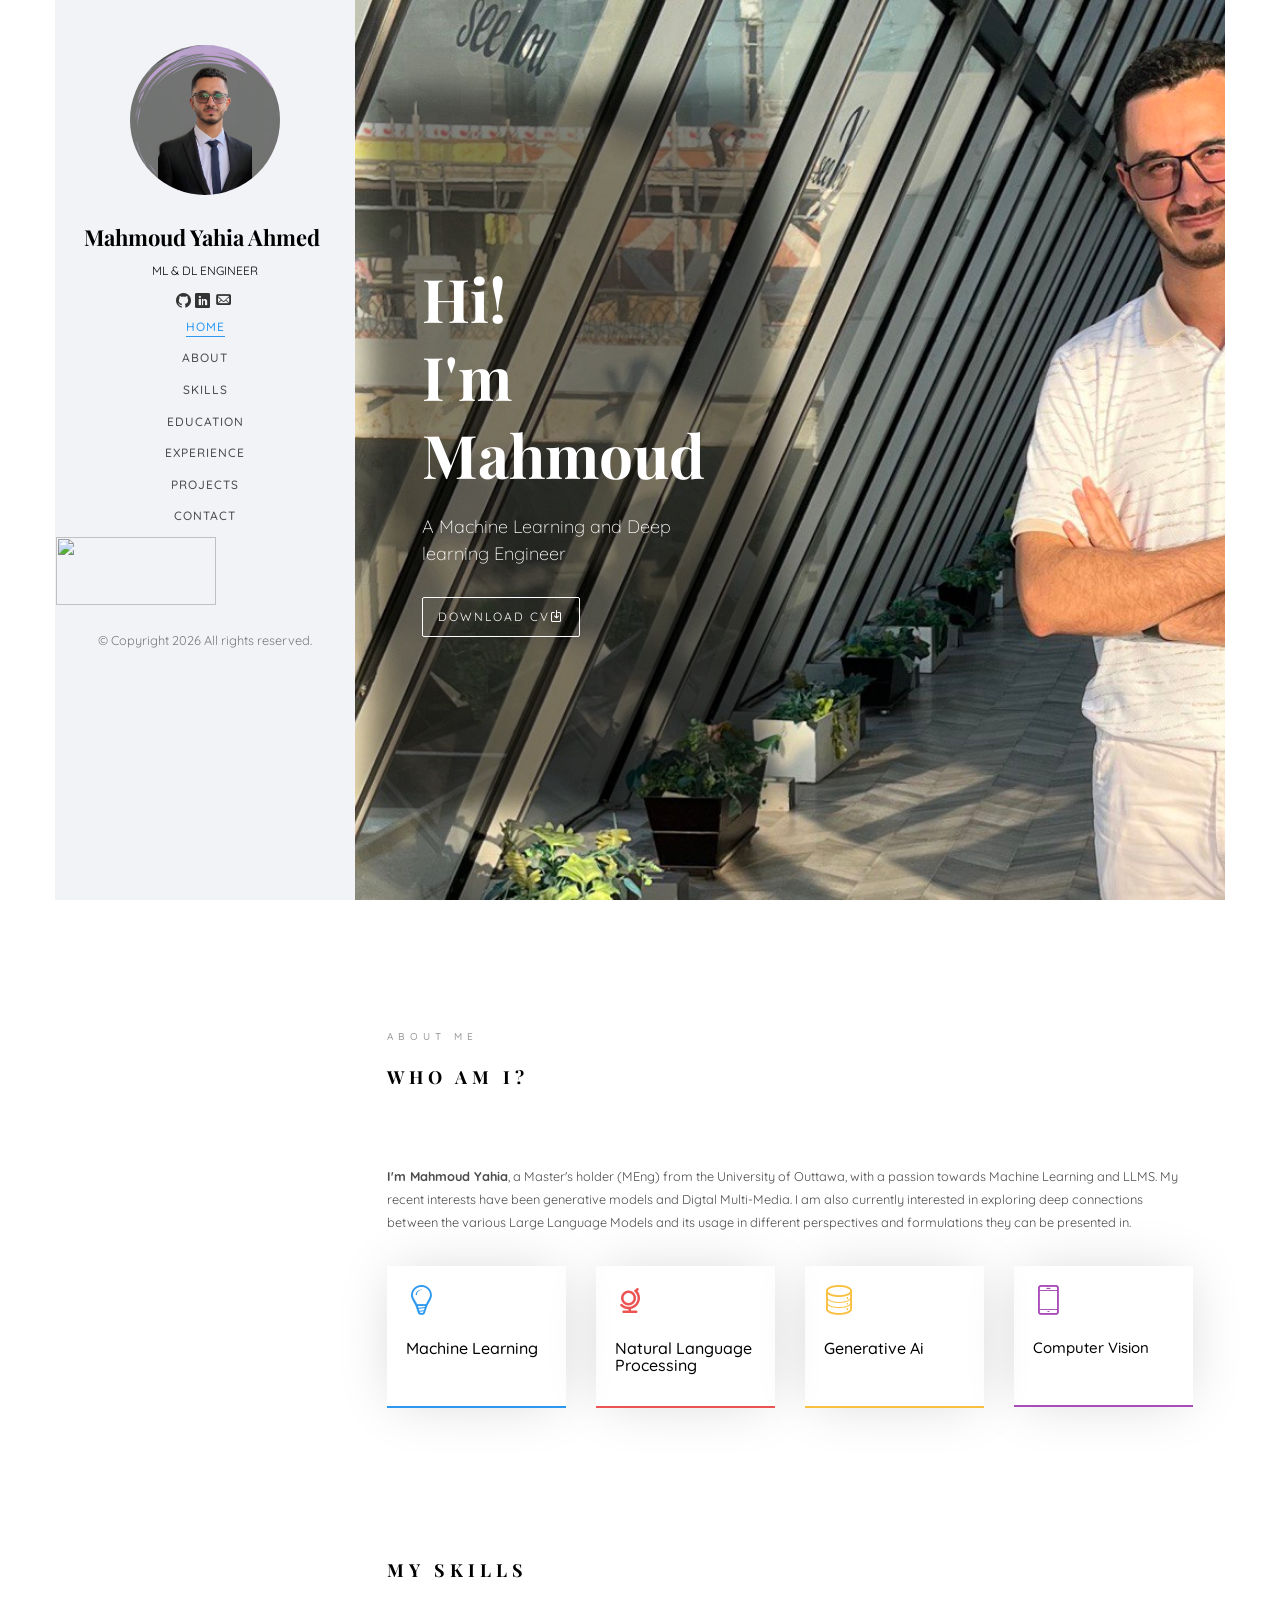
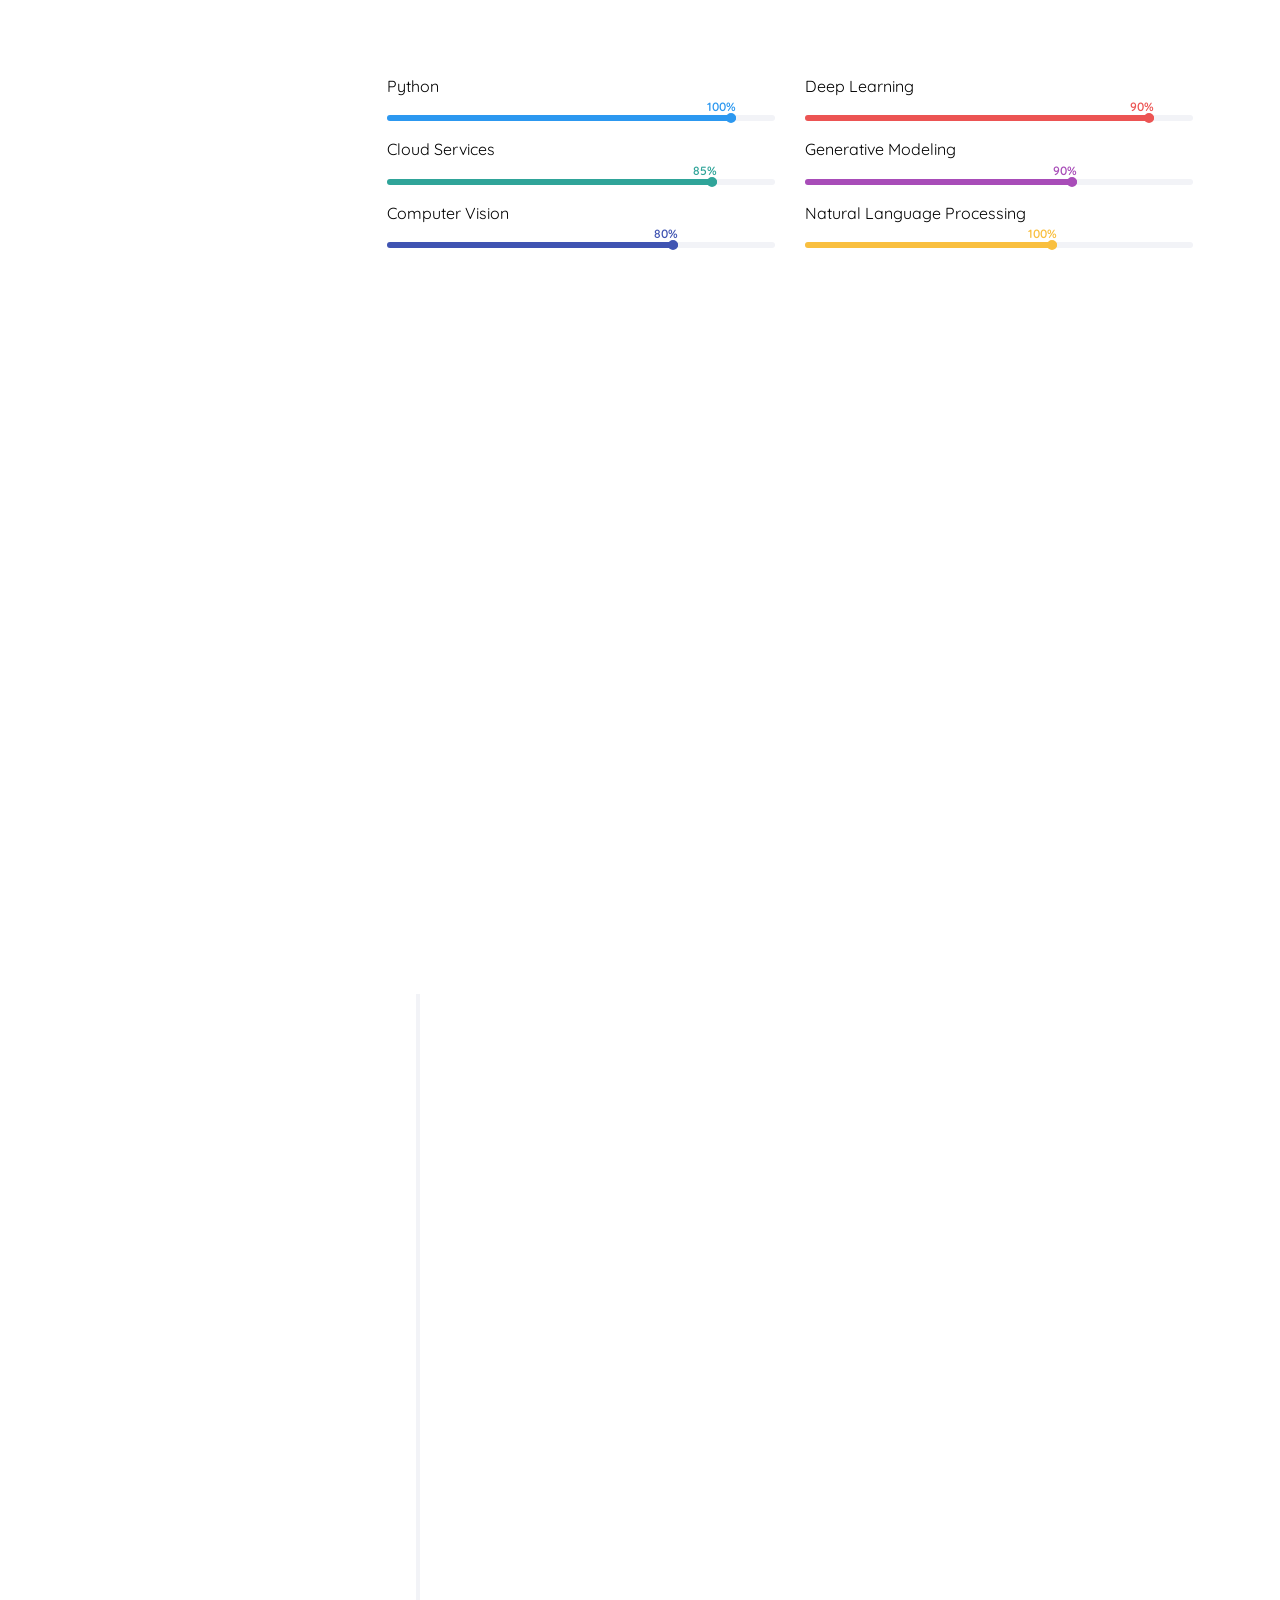
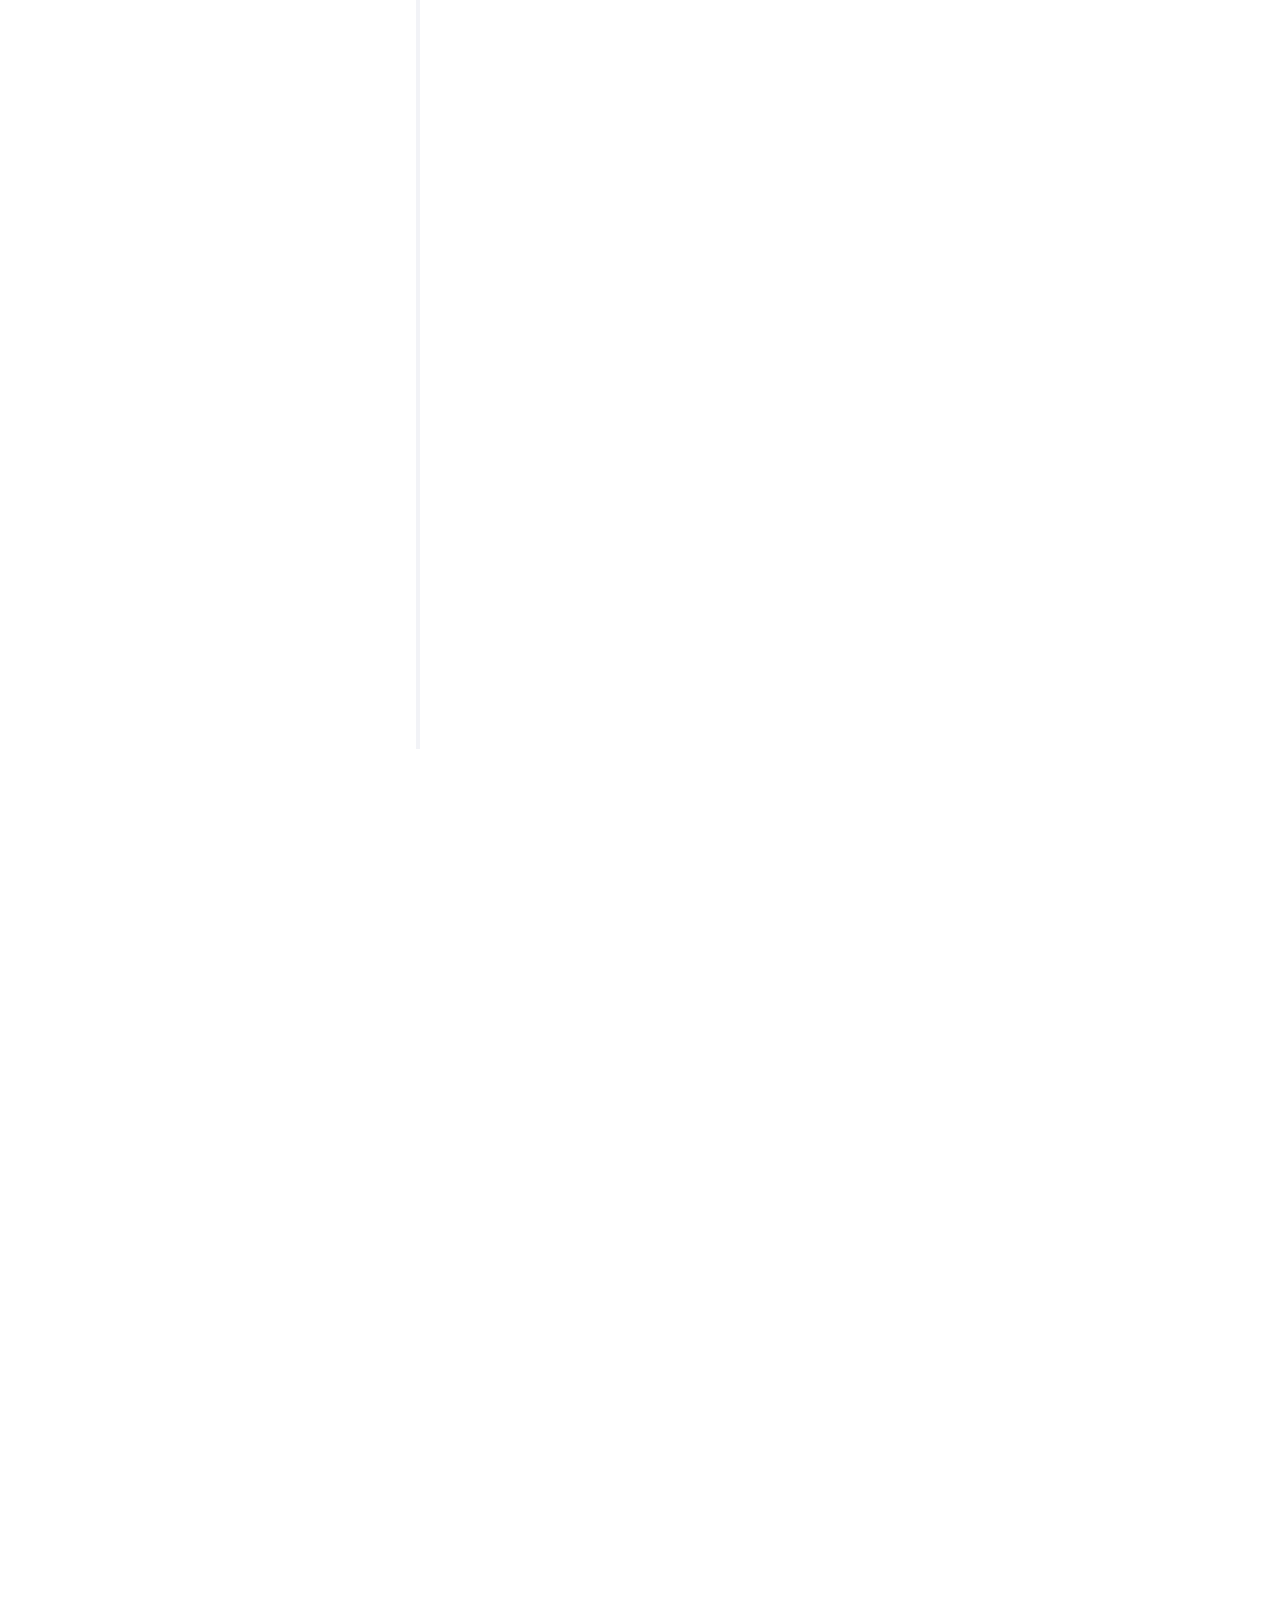
==== commit 5186f13d: ".." ====
--- a/index.html
+++ b/index.html
@@ -77,6 +77,7 @@
 						<li><a href="#" data-nav-section="work">Projects</a></li>
 						<li><a href="#" data-nav-section="contact">Contact</a></li>
 					</ul>
+					<a href="https://www.teacheron.com/tutor/7fi7?r=7fi7" target="_blank" style="display: inline-block;"><img src="https://www.teacheron.com/resources/assets/img/badges/proudToBeTeacher.png" style="width: 160px !important; height: 68px !important"></a>
 				</div>
 			</nav>
 
@@ -593,7 +594,7 @@
 						</div>
 					</div>
 				</div>
-				<a href="https://www.teacheron.com/tutor/7fi7?r=7fi7" target="_blank" style="display: inline-block;"><img src="https://www.teacheron.com/resources/assets/img/badges/proudToBeTeacher.png" style="width: 160px !important; height: 68px !important"></a>
+				
 			</section>
 
 		</div><!-- end:colorlib-main -->
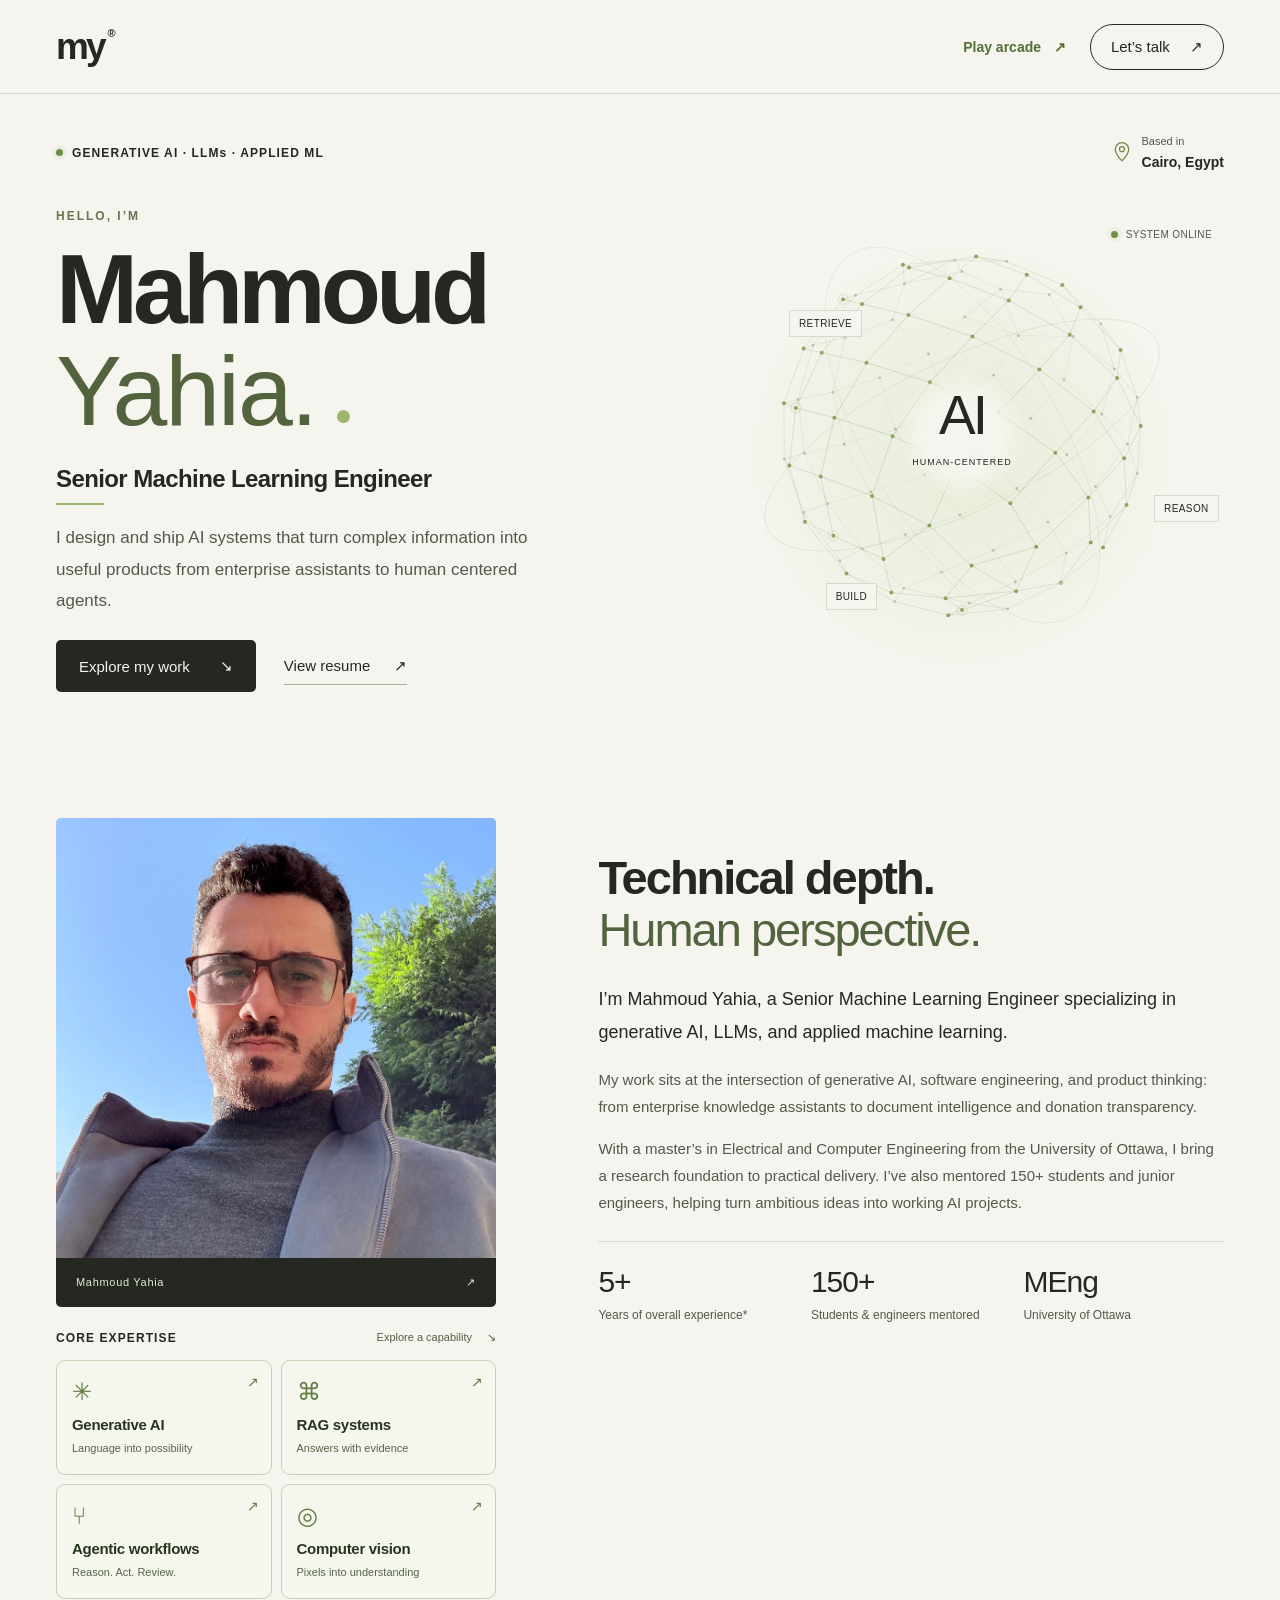
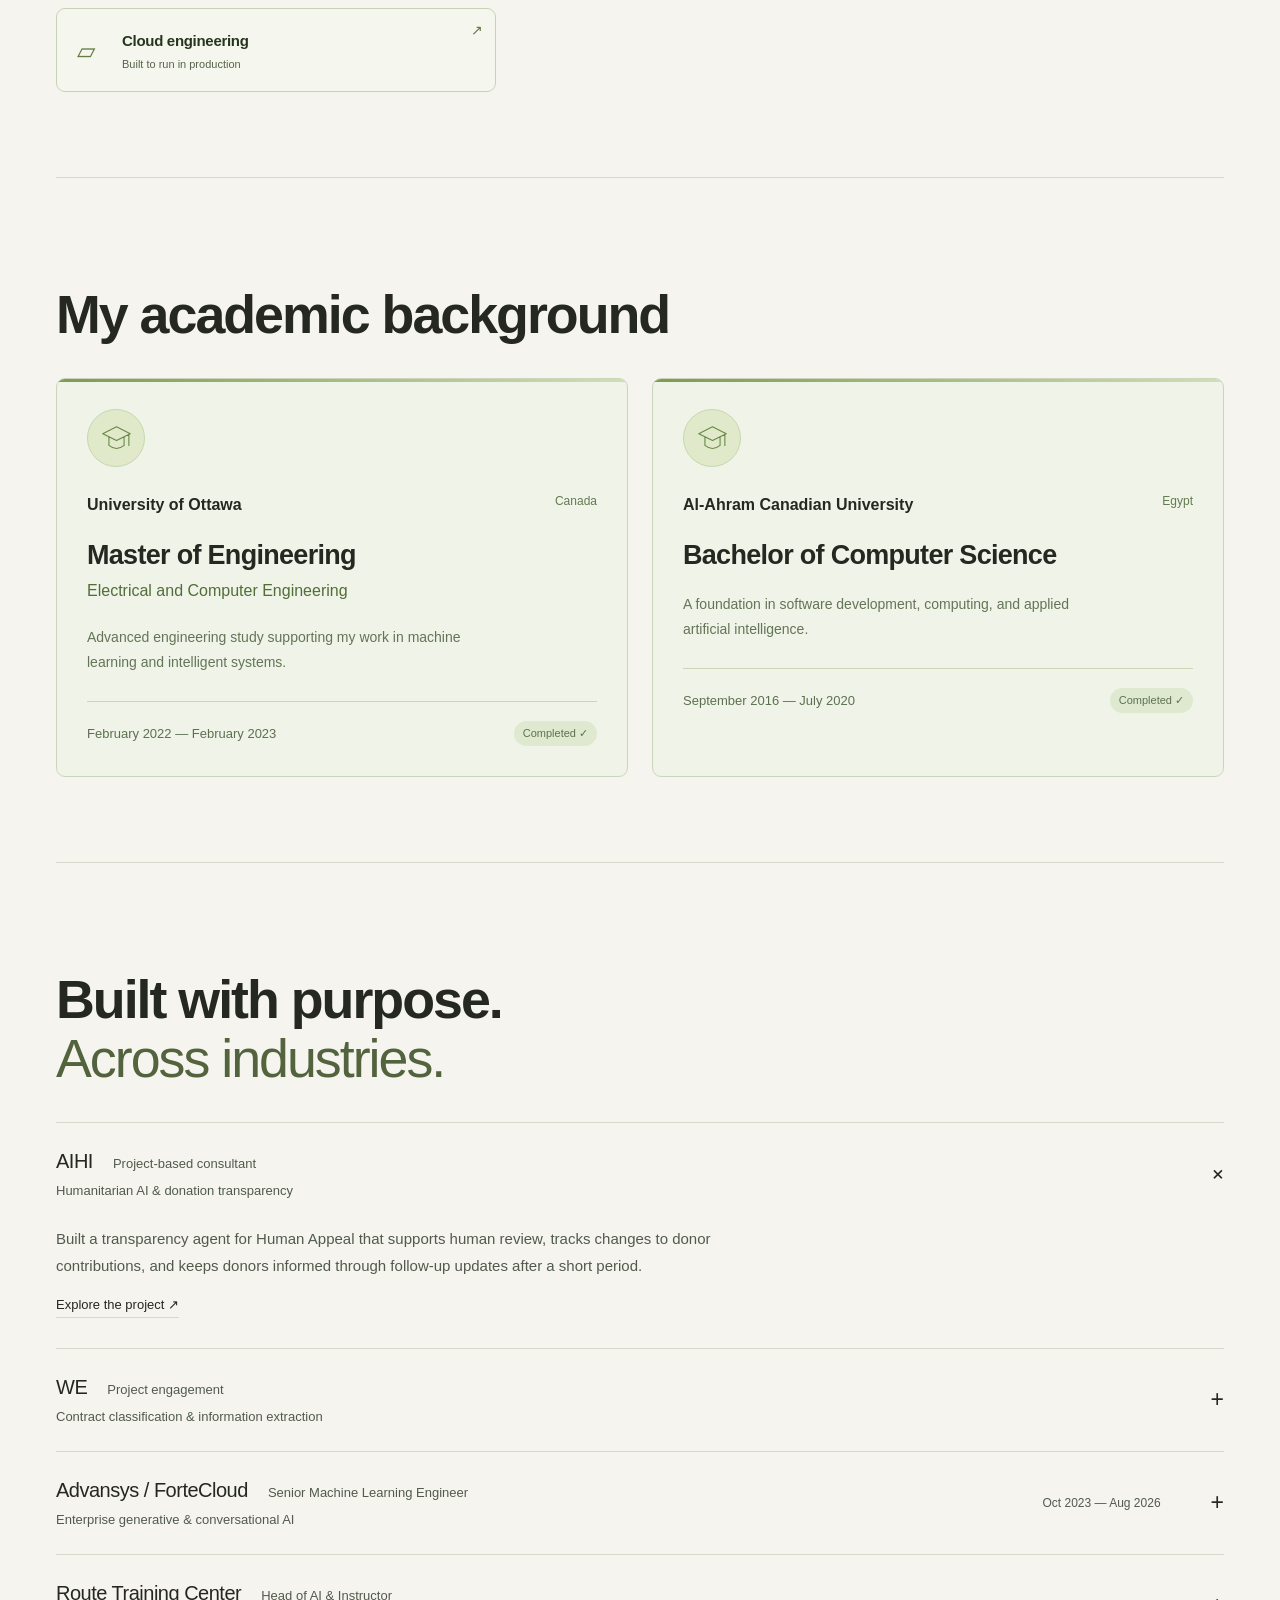
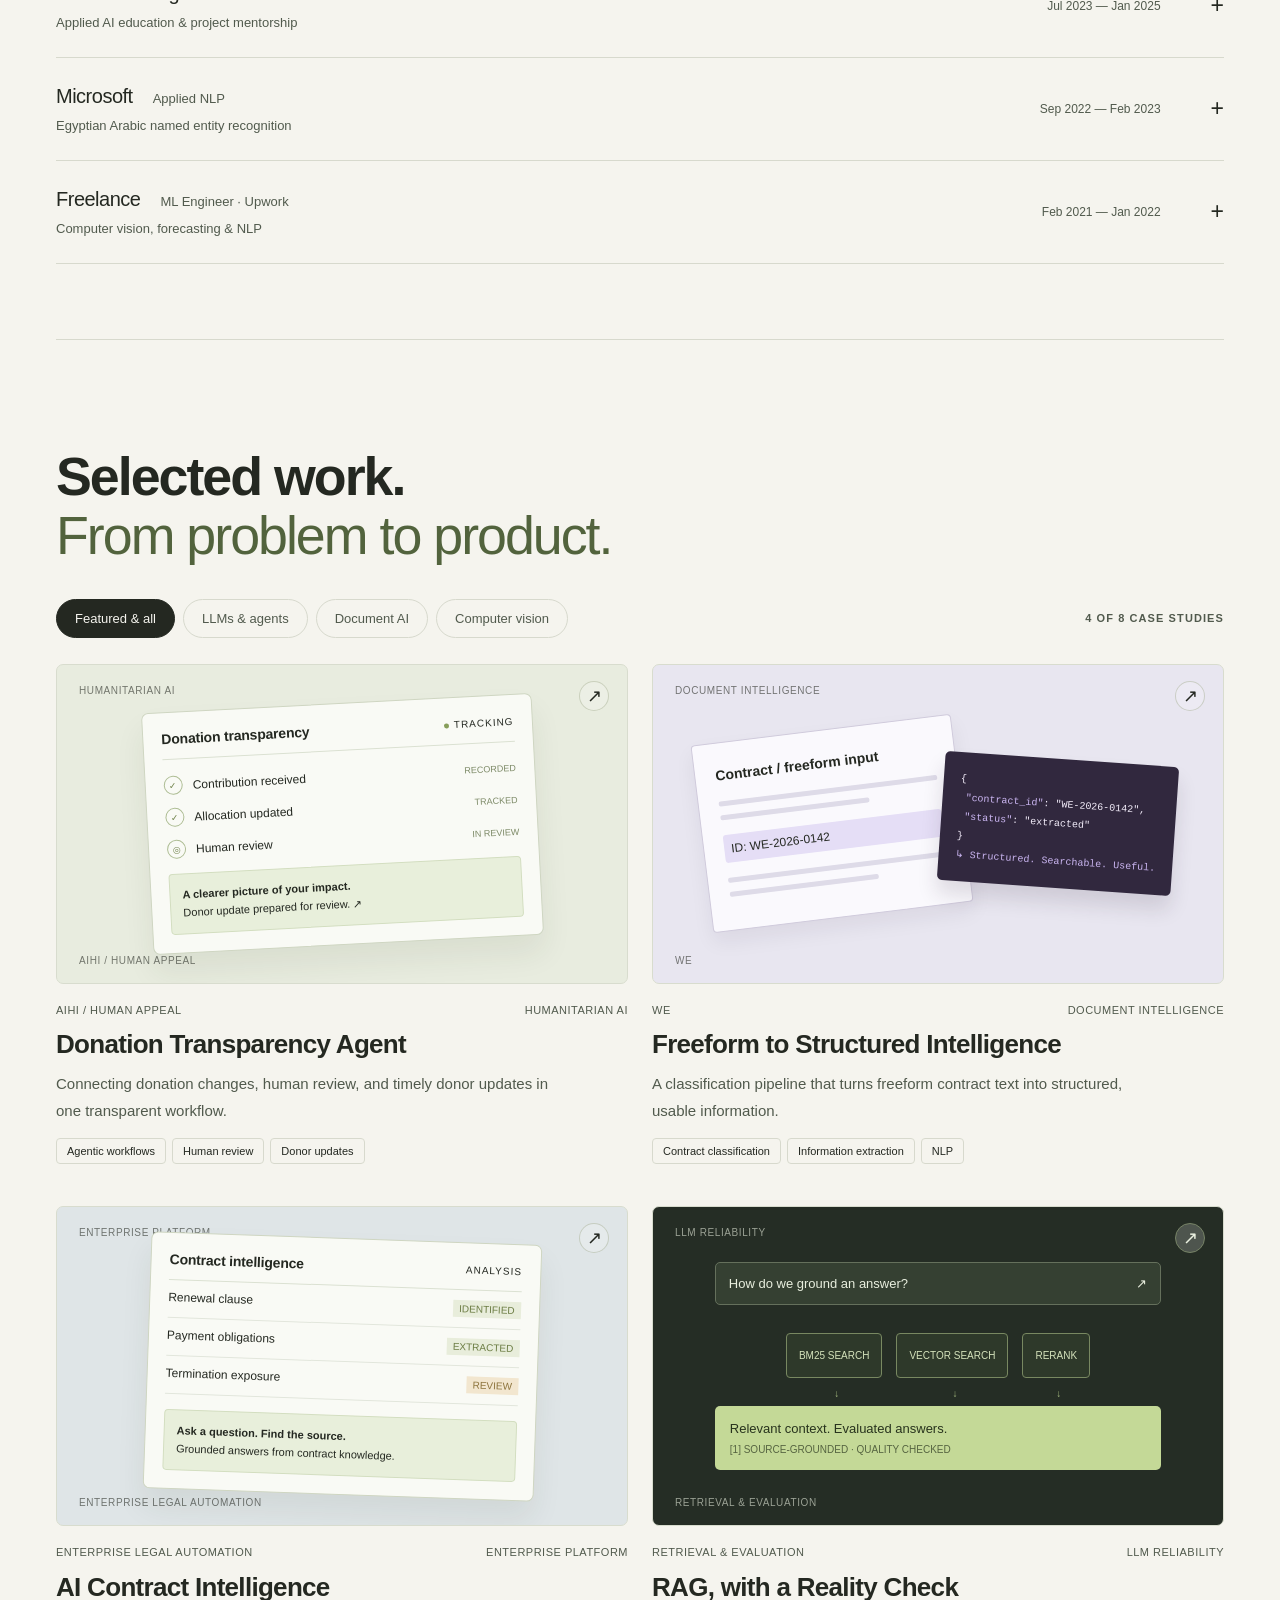
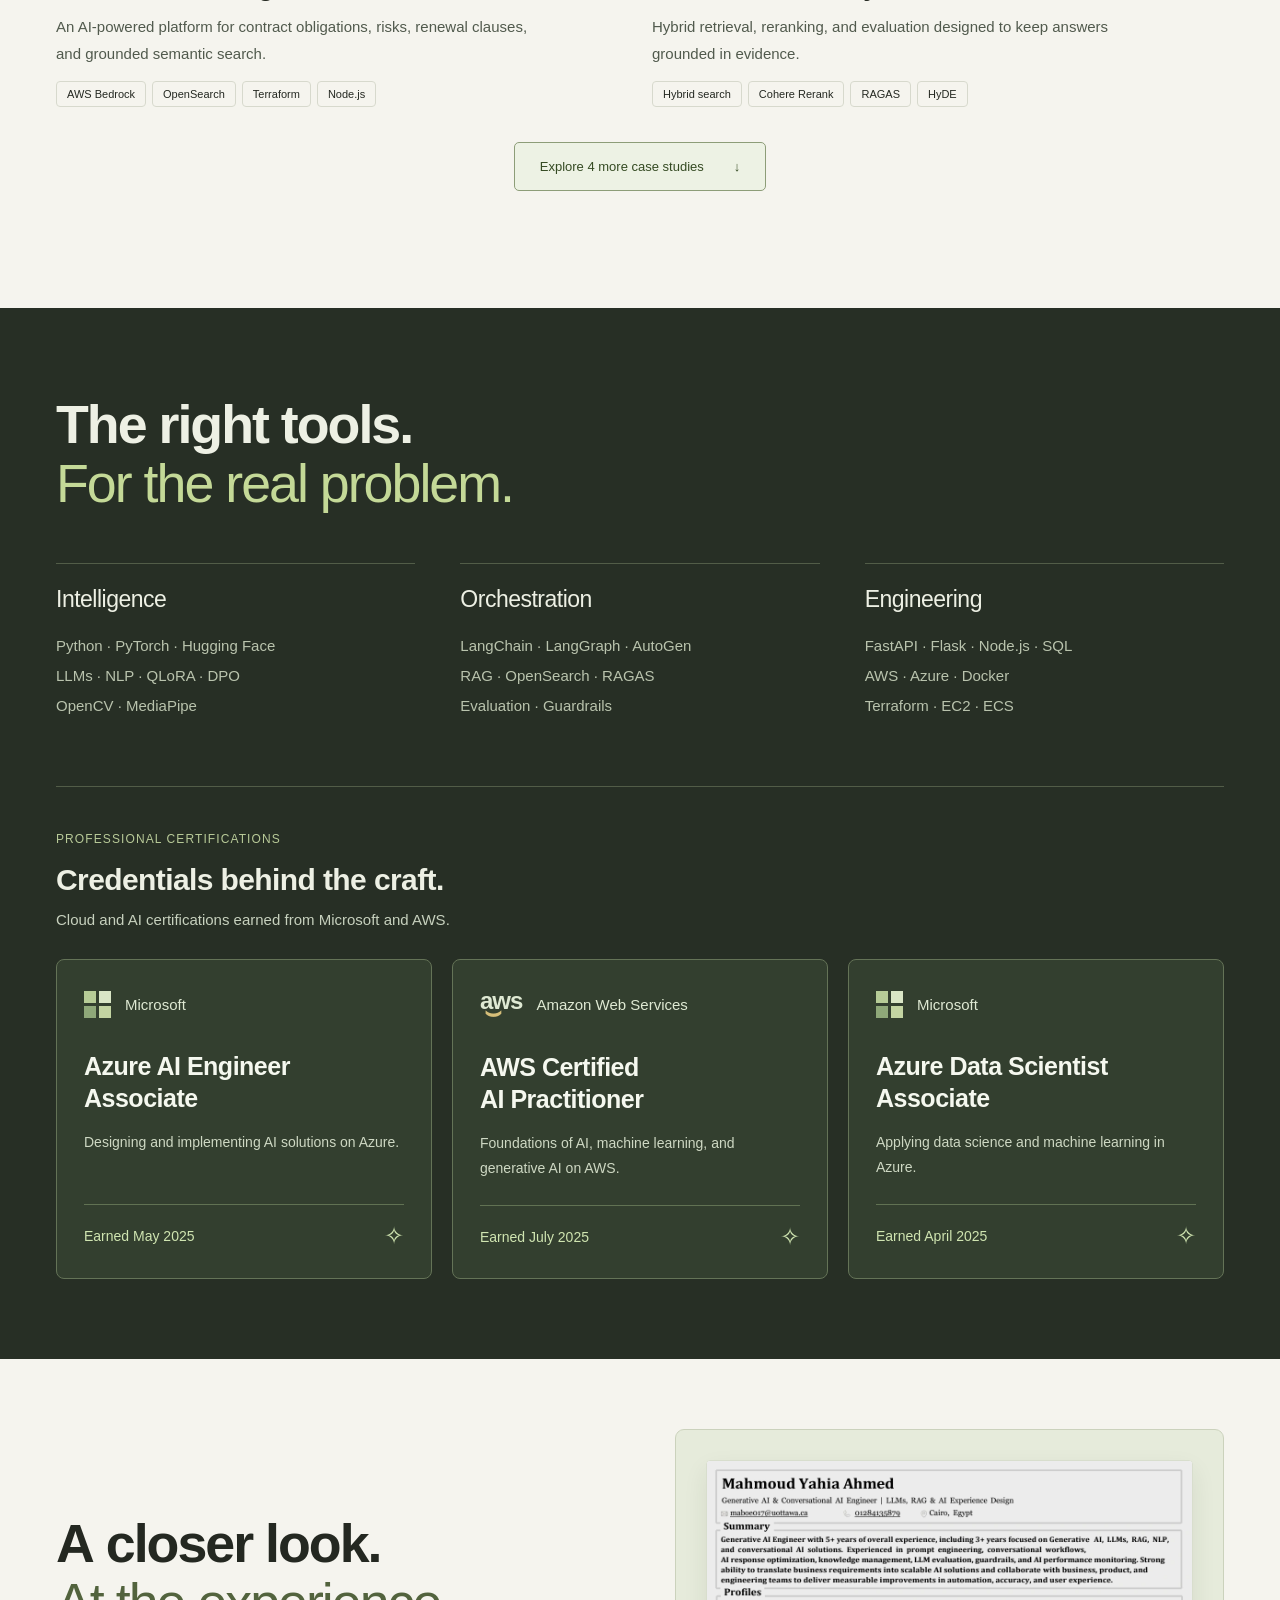
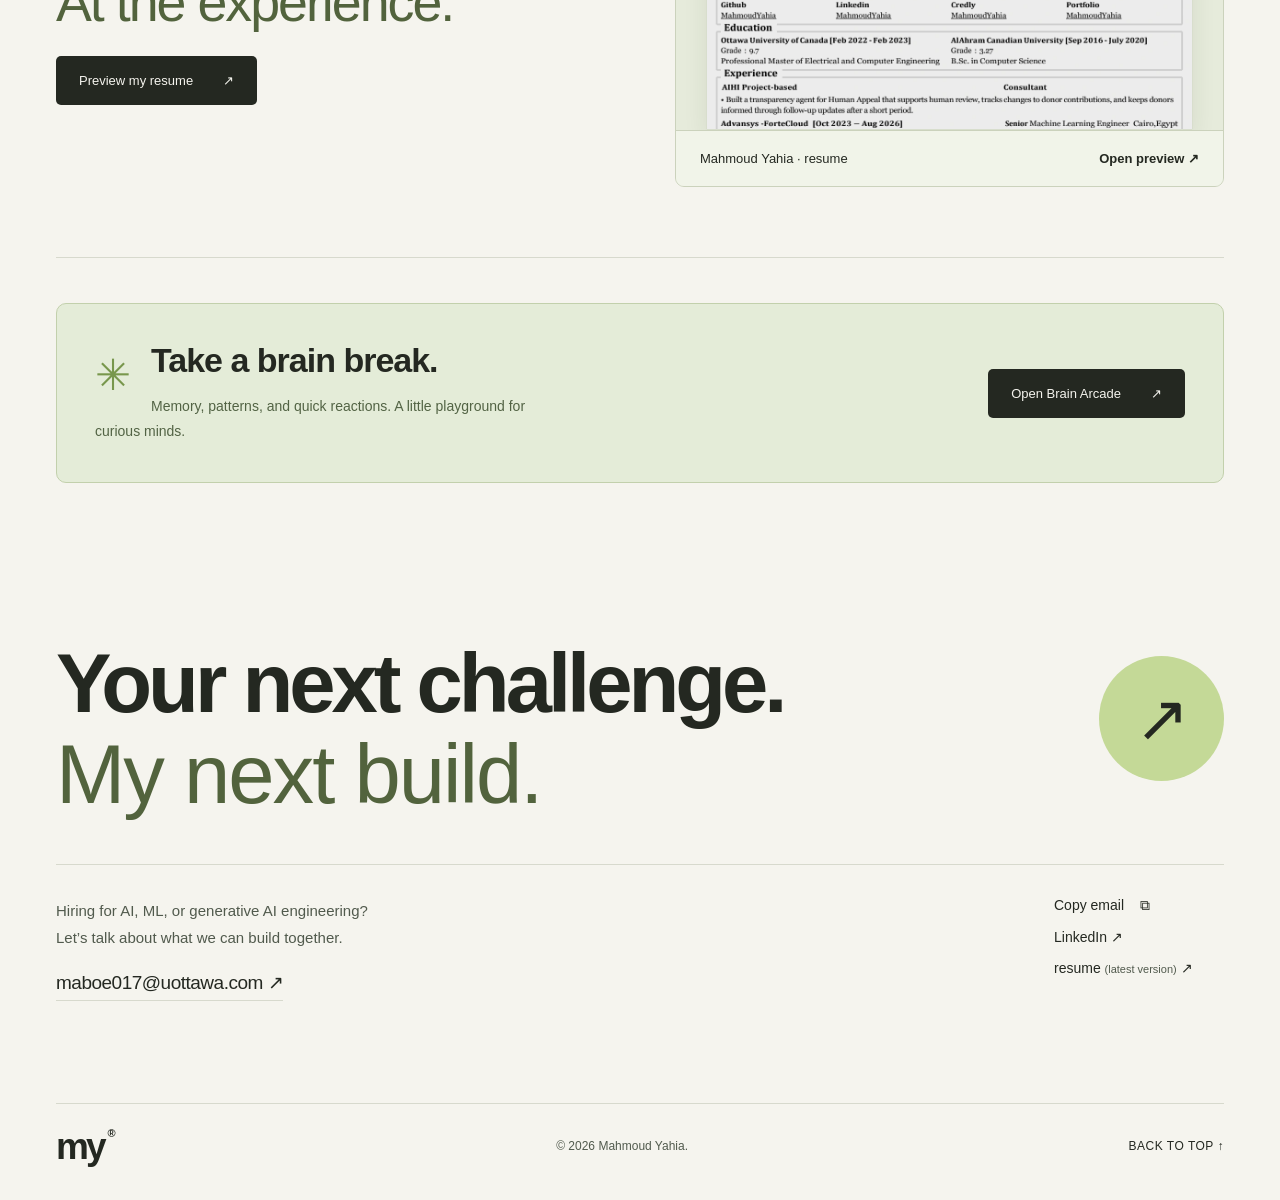
==== commit 4ff31143: "Rebuild portfolio and add interactive brain arcade" ====
--- a/index.html
+++ b/index.html
@@ -1,625 +1,54 @@
-<!DOCTYPE HTML>
-<html>
-	<head>
-	<meta charset="utf-8">
-	<meta http-equiv="X-UA-Compatible" content="IE=edge">
-	<title>Mahmoud Yahia, Portfolio</title>
-	<meta name="viewport" content="width=device-width, initial-scale=1">
-	<meta name="description" content="" />
-	<meta name="keywords" content="" />
-	<meta name="author" content="" />
+<!doctype html>
+<html lang="en">
+<head>
+<meta charset="utf-8"><meta name="viewport" content="width=device-width, initial-scale=1">
+<title>Mahmoud Yahia — Senior Machine Learning Engineer</title>
+<meta name="description" content="Mahmoud Yahia is a Senior Machine Learning Engineer in Cairo building enterprise LLMs, RAG systems, document intelligence and human-centered AI agents.">
+<meta name="theme-color" content="#f5f4ee"><meta property="og:title" content="Mahmoud Yahia — Senior Machine Learning Engineer"><meta property="og:description" content="Applied AI projects, enterprise systems, and human-centered agents.">
+<link rel="icon" href="images/favicon.svg" type="image/svg+xml"><link rel="stylesheet" href="css/portfolio.css"><script src="js/portfolio.js" defer></script>
+</head><body>
+<a class="skip" href="#main">Skip to content</a>
+<header class="header"><a class="brand" href="#home" aria-label="Mahmoud Yahia home">my<span>®</span></a><a class="arcade-nav" href="arcade.html" target="_blank" rel="noopener">Play arcade <span>↗</span></a><a class="nav-contact" href="#contact">Let’s talk <span>↗</span></a></header>
+<div class="reading-progress" aria-hidden="true"><span></span></div>
+<main id="main">
+<section class="hero wrap" id="home">
+<div class="hero-top"><span class="eyebrow"><i class="status-dot"></i> GENERATIVE AI · LLMs · APPLIED ML</span><div class="profile-location"><svg viewBox="0 0 24 24" aria-hidden="true"><path d="M12 22s8-8 8-14a8 8 0 0 0-16 0c0 6 8 14 8 14Z"/><circle cx="12" cy="8" r="3"/></svg><span>Based in<strong>Cairo, Egypt</strong></span></div></div>
+<div class="hero-grid"><div class="hero-copy"><span class="intro-kicker">HELLO, I’M</span><h1><span class="name-line">Mahmoud</span><span class="name-line"><em>Yahia.</em><span class="title-dot">●</span></span></h1><div class="hero-role">Senior Machine Learning Engineer</div><p>I design and ship AI systems that turn complex information into useful products from enterprise assistants to human centered agents.</p><div class="hero-actions"><a class="button dark" href="#work">Explore my work <span>↘</span></a><a class="text-link" href="#resume" data-cv-preview>View resume <span>↗</span></a></div></div>
+<div class="network-art" aria-label="Animated network illustrating connected AI systems"><canvas id="network" aria-hidden="true"></canvas><div class="art-label top-label"><span class="status-dot"></span> SYSTEM ONLINE</div><div class="core-label">AI<span>HUMAN-CENTERED</span></div><div class="orbit-label label-a">RETRIEVE</div><div class="orbit-label label-b">REASON</div><div class="orbit-label label-c">BUILD</div></div></div>
 
-  <!-- Facebook and Twitter integration -->
-	<meta property="og:title" content=""/>
-	<meta property="og:image" content=""/>
-	<meta property="og:url" content=""/>
-	<meta property="og:site_name" content=""/>
-	<meta property="og:description" content=""/>
-	<meta name="twitter:title" content="" />
-	<meta name="twitter:image" content="" />
-	<meta name="twitter:url" content="" />
-	<meta name="twitter:card" content="" />
+</section>
+<section class="wrap section about" id="about"><div class="profile-column"><div class="about-image reveal"><img src="images/mahmoud-portrait.jpeg" alt="Mahmoud Yahia" loading="lazy"><div class="portrait-caption"><span>Mahmoud Yahia</span><span>↗</span></div></div><section id="capabilities" class="expertise-strip" aria-label="Explore my capabilities"><div class="wrap"><div class="expertise-heading"><span class="eyebrow">CORE EXPERTISE</span><span>Explore a capability <span aria-hidden="true">↘</span></span></div><div class="expertise-track">
+<button class="expertise-item" data-expertise-filter="agents" style="--phase:0s"><span class="expertise-icon" aria-hidden="true">✳</span><strong>Generative AI</strong><small>Language into possibility</small><span class="expertise-arrow" aria-hidden="true">↗</span></button>
+<button class="expertise-item" data-expertise-filter="agents" style="--phase:3s"><span class="expertise-icon" aria-hidden="true">⌘</span><strong>RAG systems</strong><small>Answers with evidence</small><span class="expertise-arrow" aria-hidden="true">↗</span></button>
+<button class="expertise-item" data-expertise-filter="agents" style="--phase:6s"><span class="expertise-icon" aria-hidden="true">⑂</span><strong>Agentic workflows</strong><small>Reason. Act. Review.</small><span class="expertise-arrow" aria-hidden="true">↗</span></button>
+<button class="expertise-item" data-expertise-filter="vision" style="--phase:9s"><span class="expertise-icon" aria-hidden="true">◎</span><strong>Computer vision</strong><small>Pixels into understanding</small><span class="expertise-arrow" aria-hidden="true">↗</span></button>
+<button class="expertise-item" data-expertise-filter="agents" style="--phase:12s"><span class="expertise-icon" aria-hidden="true">▱</span><strong>Cloud engineering</strong><small>Built to run in production</small><span class="expertise-arrow" aria-hidden="true">↗</span></button>
+</div></div></section></div><div class="about-copy reveal"><h2>Technical depth.<br><em>Human perspective.</em></h2><p class="lead">I’m Mahmoud Yahia, a Senior Machine Learning Engineer specializing in generative AI, LLMs, and applied machine learning.</p><p>My work sits at the intersection of generative AI, software engineering, and product thinking: from enterprise knowledge assistants to document intelligence and donation transparency.</p><p>With a master’s in Electrical and Computer Engineering from the University of Ottawa, I bring a research foundation to practical delivery. I’ve also mentored 150+ students and junior engineers, helping turn ambitious ideas into working AI projects.</p><div class="about-stats"><div><strong>5+</strong><span>Years of overall experience*</span></div><div><strong>150+</strong><span>Students & engineers mentored</span></div><div><strong>MEng</strong><span>University of Ottawa</span></div></div><small></small></div></section>
+<section class="wrap section education" id="education"><div class="section-head reveal"><div><h2>My academic background<br><em>
 
-	<!-- Place favicon.ico and apple-touch-icon.png in the root directory -->
-	<link rel="shortcut icon" href="favicon.ico">
+</em></h2></div><p><br></p></div><div class="education-track"><article class="education-card reveal"><div class="education-emblem" aria-hidden="true"><svg viewBox="0 0 48 48"><path d="m4 17 20-10 20 10-20 10L4 17Zm9 5v12q11 9 22 0V22M42 18v16"/></svg></div><div class="education-school">University of Ottawa <span>Canada</span></div><h3>Master of Engineering</h3><p class="education-specialty">Electrical and Computer Engineering</p><p class="education-description">Advanced engineering study supporting my work in machine learning and intelligent systems.</p><div class="education-dates"><span>February 2022 — February 2023</span><span class="education-completed">Completed ✓</span></div></article><article class="education-card reveal"><div class="education-emblem" aria-hidden="true"><svg viewBox="0 0 48 48"><path d="m4 17 20-10 20 10-20 10L4 17Zm9 5v12q11 9 22 0V22M42 18v16"/></svg></div><div class="education-school">Al-Ahram Canadian University <span>Egypt</span></div><h3>Bachelor of Computer Science</h3><p class="education-specialty"></p><p class="education-description">A foundation in software development, computing, and applied artificial intelligence.</p><div class="education-dates"><span>September 2016 — July 2020</span><span class="education-completed">Completed ✓</span></div></article></div></section>
+<section class="wrap section experience" id="experience"><div class="section-head reveal"><div><h2>Built with purpose.<br><em>Across industries.</em></h2></div><p><br></p></div><div class="experience-list">
+<details open class="reveal"><summary><div><h3>AIHI <span>Project-based consultant</span></h3><p>Humanitarian AI & donation transparency</p></div><span class="duration"></span><span class="expand">+</span></summary><div class="exp-body">Built a transparency agent for Human Appeal that supports human review, tracks changes to donor contributions, and keeps donors informed through follow-up updates after a short period.<a href="#work" data-open-project="aihi">Explore the project ↗</a></div></details>
+<details class="reveal"><summary><div><h3>WE <span>Project engagement</span></h3><p>Contract classification & information extraction</p></div><span class="duration"></span><span class="expand">+</span></summary><div class="exp-body">Built a classification pipeline to classify contract IDs and extract structured information from freeform text.<a href="#work" data-open-project="we">Explore the project ↗</a></div></details>
+<details class="reveal"><summary><div><h3>Advansys / ForteCloud <span>Senior Machine Learning Engineer</span></h3><p>Enterprise generative & conversational AI</p></div><span class="duration">Oct 2023 — Aug 2026</span><span class="expand">+</span></summary><div class="exp-body">Designed and deployed enterprise AI assistants and RAG workflows using AWS Bedrock, OpenSearch, Lambda, S3, and DynamoDB. Worked across prompt design, guardrails, evaluation, monitoring, and business requirements.</div></details>
+<details class="reveal"><summary><div><h3>Route Training Center <span>Head of AI & Instructor</span></h3><p>Applied AI education & project mentorship</p></div><span class="duration">Jul 2023 — Jan 2025</span><span class="expand">+</span></summary><div class="exp-body">Led an applied curriculum covering machine learning, NLP, computer vision, and LLM systems. Mentored 150+ students and junior engineers, with a focus on project delivery and job readiness.</div></details>
+<details class="reveal"><summary><div><h3>Microsoft <span>Applied NLP</span></h3><p>Egyptian Arabic named entity recognition</p></div><span class="duration">Sep 2022 — Feb 2023</span><span class="expand">+</span></summary><div class="exp-body">Developed an Egyptian Arabic NER system using Hugging Face Transformers and spaCy, including labeling, augmentation, training, phonetic similarity, and post-processing for noisy transcriptions.</div></details>
+<details class="reveal"><summary><div><h3>Freelance <span>ML Engineer · Upwork</span></h3><p>Computer vision, forecasting & NLP</p></div><span class="duration">Feb 2021 — Jan 2022</span><span class="expand">+</span></summary><div class="exp-body">Delivered 10+ ML projects for global clients, including image classification, OCR, sentiment analysis, and cloud deployment using Flask, FastAPI, and Docker.</div></details>
+</div></section>
+<section class="wrap work section" id="work"><div class="section-head reveal"><div><h2>Selected work.<br><em>From problem to product.</em></h2></div><p><br></p></div>
+<div class="work-toolbar"><div class="filters" role="group" aria-label="Filter projects"><button class="active" data-filter="all" aria-pressed="true">Featured & all </button><button data-filter="agents" aria-pressed="false">LLMs & agents</button><button data-filter="intelligence" aria-pressed="false">Document AI</button><button data-filter="vision" aria-pressed="false">Computer vision</button></div><span class="small-code" id="project-count" aria-live="polite">4 OF 8 CASE STUDIES</span></div>
+<div class="project-grid" id="projects"></div><div class="more-projects"><button id="show-more-projects" class="button outline" aria-expanded="false" aria-controls="projects">Explore 4 more case studies <span>↓</span></button></div><p class="work-note"></p>
+</section>
 
-	<link href="https://fonts.googleapis.com/css?family=Quicksand:300,400,500,700" rel="stylesheet">
-	<link href="https://fonts.googleapis.com/css?family=Playfair+Display:400,400i,700" rel="stylesheet">
-	
-	<!-- Animate.css -->
-	<link rel="stylesheet" href="css/animate.css">
-	<!-- Icomoon Icon Fonts-->
-	<link rel="stylesheet" href="css/icomoon.css">
-	<!-- Bootstrap  -->
-	<link rel="stylesheet" href="css/bootstrap.css">
-	<!-- Flexslider  -->
-	<link rel="stylesheet" href="css/flexslider.css">
-	<!-- Flaticons  -->
-	<link rel="stylesheet" href="fonts/flaticon/font/flaticon.css">
-	<!-- Owl Carousel -->
-	<link rel="stylesheet" href="css/owl.carousel.min.css">
-	<link rel="stylesheet" href="css/owl.theme.default.min.css">
-	<!-- Theme style  -->
-	<link rel="stylesheet" href="css/style.css">
+<section class="skills-section" id="skills"><div class="wrap"><div class="section-head reveal"><div><h2>The right tools.<br><em>For the real problem.</em></h2></div></div><div class="skills-grid"><div><h3>Intelligence</h3><p>Python · PyTorch · Hugging Face<br>LLMs · NLP · QLoRA · DPO<br>OpenCV · MediaPipe</p></div><div><h3>Orchestration</h3><p>LangChain · LangGraph · AutoGen<br>RAG · OpenSearch · RAGAS<br>Evaluation · Guardrails</p></div><div><h3>Engineering</h3><p>FastAPI · Flask · Node.js · SQL<br>AWS · Azure · Docker<br>Terraform · EC2 · ECS</p></div></div><div class="certifications"><div class="certification-heading"><span class="eyebrow">PROFESSIONAL CERTIFICATIONS</span><h3>Credentials behind the craft.</h3><p>Cloud and AI certifications earned from Microsoft and AWS.</p></div><div class="certification-grid">
+<article class="certification-card"><div class="cert-issuer"><span class="microsoft-mark" aria-hidden="true"><i></i><i></i><i></i><i></i></span><span>Microsoft</span></div><h4>Azure AI Engineer<br>Associate</h4><p>Designing and implementing AI solutions on Azure.</p><div class="cert-date"><span>Earned May 2025</span><span aria-hidden="true">✧</span></div></article>
+<article class="certification-card"><div class="cert-issuer"><span class="aws-mark" aria-hidden="true">aws<span>⌣</span></span><span>Amazon Web Services</span></div><h4>AWS Certified<br>AI Practitioner</h4><p>Foundations of AI, machine learning, and generative AI on AWS.</p><div class="cert-date"><span>Earned July 2025</span><span aria-hidden="true">✧</span></div></article>
+<article class="certification-card"><div class="cert-issuer"><span class="microsoft-mark" aria-hidden="true"><i></i><i></i><i></i><i></i></span><span>Microsoft</span></div><h4>Azure Data Scientist<br>Associate</h4><p>Applying data science and machine learning in Azure.</p><div class="cert-date"><span>Earned April 2025</span><span aria-hidden="true">✧</span></div></article>
+</div></div></div></section>
 
-	<!-- Modernizr JS -->
-	<script src="js/modernizr-2.6.2.min.js"></script>
-	<!-- FOR IE9 below -->
-	<!--[if lt IE 9]>
-	<script src="js/respond.min.js"></script>
-	<![endif]-->
-
-	</head>
-	<body>
-		
-	<div id="colorlib-page">
-		<div class="container-wrap">
-		<a href="#" class="js-colorlib-nav-toggle colorlib-nav-toggle" data-toggle="collapse" data-target="#navbar" aria-expanded="false" aria-controls="navbar"><i></i></a>
-		<aside id="colorlib-aside" role="complementary" class="border js-fullheight">
-			<div class="text-center">
-				<div class="author-img" style="background-image: url(images/me.png);"></div>
-				<h1 id="colorlib-logo"><a href="index.html">Mahmoud Yahia Ahmed</a></h1>
-				<span class="position" style="color:black;">ML & DL Engineer</span>
-				<ul id="socials">
-					<li id="socials"><a href="https://github.com/MahmoudYahiaAhmed" target="_blank" class="icon-github"></i></a></li>
-					<li id="socials"><a href="https://www.linkedin.com/in/mahmoud-yahia-%F0%9F%87%B5%F0%9F%87%B8-4a98a2156/" target="_blank"><i class="icon-linkedin2"></i></a></li>
-					<li id="socials"><a href="mailto:maboe017@uottawa.ca" target="_blank"><i class="icon-mail" style="font-size:20px;"></i></a></li>
-				</ul>
-			</div>
-			<nav id="colorlib-main-menu" role="navigation" class="navbar">
-				<div id="navbar" class="collapse">
-					<ul>
-						<li class="active"><a href="#" data-nav-section="home">Home</a></li>
-						<li><a href="#" data-nav-section="about">About</a></li>
-						<li><a href="#" data-nav-section="skills">Skills</a></li>
-						<li><a href="#" data-nav-section="education">Education</a></li>
-						<li><a href="#" data-nav-section="experience">Experience</a></li>
-						<li><a href="#" data-nav-section="work">Projects</a></li>
-						<li><a href="#" data-nav-section="contact">Contact</a></li>
-					</ul>
-					<a href="https://www.teacheron.com/tutor/7fi7?r=7fi7" target="_blank" style="display: inline-block;"><img src="https://www.teacheron.com/resources/assets/img/badges/proudToBeTeacher.png" style="width: 160px !important; height: 68px !important"></a>
-				</div>
-			</nav>
-
-			<div class="colorlib-footer">
-				<p><small>&copy; <!-- Link back to Colorlib can't be removed. Template is licensed under CC BY 3.0. -->
-Copyright <script>document.write(new Date().getFullYear());</script> All rights reserved.
-			</div>
-
-		</aside>
-
-		<div id="colorlib-main">
-			<section id="colorlib-hero" class="js-fullheight" data-section="home">
-				<div class="flexslider js-fullheight">
-					<ul class="slides">
-				   	<li style="background-image: url(images/background_me.png);">
-				   		<div class="overlay"></div>
-				   		<div class="container-fluid">
-				   			<div class="row">
-					   			<div class="col-md-6 col-md-offset-3 col-md-pull-3 col-sm-12 col-xs-12 js-fullheight slider-text">
-					   				<div class="slider-text-inner js-fullheight">
-					   					<div class="desc" style="padding:20px;">
-											<div id="background_black"></div>
-						   					<h1 style="color:white;">Hi! <br>I'm Mahmoud</h1>
-						   					<h2 style="color:white;">A Machine Learning and Deep learning Engineer</h2>
-												<p><a style="color:white; border-color:white;" href="MahmoudYahiaN.pdf" target="_blank" class="btn btn-primary btn-learn">Download CV<i class="icon-download4"></i></a></p>
-											</div>
-					   				</div>
-					   			</div>
-					   		</div>
-				   		</div>
-				   	</li>
-				  	</ul>
-			  	</div>
-			</section>
-
-			<section class="colorlib-about" data-section="about">
-				<div class="colorlib-narrow-content">
-					<div class="row">
-						<div class="col-md-12">
-							<div class="row row-bottom-padded-sm animate-box" data-animate-effect="fadeInLeft">
-								<div class="col-md-12">
-									<div class="about-desc">
-										<span class="heading-meta">About Me</span>
-										<h2 class="colorlib-heading">Who Am I?</h2>
-										<p><strong>I'm Mahmoud Yahia</strong>, a Master's holder (MEng) from the University of Outtawa, with a passion towards Machine Learning and LLMS. My recent interests have been generative models and Digtal Multi-Media. I am also currently interested in exploring deep connections between the various Large Language Models and its usage in different perspectives and formulations they can be presented in.<p>
-									</div>
-								</div>
-							</div>
-							<div class="row">
-								<div class="col-md-3 animate-box" data-animate-effect="fadeInLeft">
-									<div class="services color-1">
-										<span class="icon2"><i class="icon-bulb"></i></span>
-										<h3>Machine Learning</h3>
-									</div>
-								</div>
-								<div class="col-md-3 animate-box" data-animate-effect="fadeInRight">
-									<div class="services color-2">
-										<span class="icon2"><i class="icon-globe-outline"></i></span>
-										<h3 style="margin-bottom: 12px;">Natural Language Processing</h3>
-									</div>
-								</div>
-								<div class="col-md-3 animate-box" data-animate-effect="fadeInTop">
-									<div class="services color-3">
-										<span class="icon2"><i class="icon-data"></i></span>
-										<h3>Generative Ai</h3>
-									</div>
-								</div>
-								<div class="col-md-3 animate-box" data-animate-effect="fadeInBottom">
-									<div class="services color-4">
-										<span class="icon2"><i class="icon-phone3"></i></span>
-										<h3 style="font-size:15px;">Computer Vision</h3>
-									</div>
-								</div>
-							</div>
-						</div>
-					</div>
-				</div>
-			</section>
-
-			<section class="colorlib-skills" data-section="skills">
-				<div class="colorlib-narrow-content">
-					<div class="row">
-						<div class="col-md-6 col-md-offset-3 col-md-pull-3 animate-box" data-animate-effect="fadeInLeft">
-							<!-- <span class="heading-meta">My Specialty</span> -->
-							<h2 class="colorlib-heading animate-box">My Skills</h2>
-						</div>
-					</div>
-					<div class="row">
-						<div class="col-md-12 animate-box" data-animate-effect="fadeInLeft">
-							<p></p>
-						</div>
-						<div class="col-md-6 animate-box" data-animate-effect="fadeInLeft">
-							<div class="progress-wrap">
-								<h3>Python</h3>
-								<div class="progress">
-								 	<div class="progress-bar color-1" role="progressbar" aria-valuenow="90"
-								  	aria-valuemin="0" aria-valuemax="100" style="width:90%">
-								    <span>100%</span>
-								  	</div>
-								</div>
-							</div>
-						</div>
-						<div class="col-md-6 animate-box" data-animate-effect="fadeInRight">
-							<div class="progress-wrap">
-								<h3>Deep Learning</h3>
-								<div class="progress">
-								 	<div class="progress-bar color-2" role="progressbar" aria-valuenow="90"
-								  	aria-valuemin="0" aria-valuemax="100" style="width:90%">
-								    <span>90%</span>
-								  	</div>
-								</div>
-							</div>
-						</div>
-						<div class="col-md-6 animate-box" data-animate-effect="fadeInLeft">
-							<div class="progress-wrap">
-								<h3>Cloud Services</h3>
-								<div class="progress">
-								 	<div class="progress-bar color-5" role="progressbar" aria-valuenow="85"
-								  	aria-valuemin="0" aria-valuemax="100" style="width:85%">
-								    <span>85%</span>
-								  	</div>
-								</div>
-							</div>
-						</div>
-						<div class="col-md-6 animate-box" data-animate-effect="fadeInRight">
-							<div class="progress-wrap">
-								<h3>Generative Modeling</h3>
-								<div class="progress">
-								 	<div class="progress-bar color-4" role="progressbar" aria-valuenow="70"
-								  	aria-valuemin="0" aria-valuemax="100" style="width:70%">
-								    <span>90%</span>
-								  	</div>
-								</div>
-							</div>
-						</div>
-						<div class="col-md-6 animate-box" data-animate-effect="fadeInRight">
-							<div class="progress-wrap">
-								<h3>Computer Vision</h3>
-								<div class="progress">
-								 	<div class="progress-bar color-6" role="progressbar" aria-valuenow="75"
-								  	aria-valuemin="0" aria-valuemax="100" style="width:75%">
-								    <span>80%</span>
-								  	</div>
-								</div>
-							</div>
-						</div>
-						<div class="col-md-6 animate-box" data-animate-effect="fadeInLeft">
-							<div class="progress-wrap">
-								<h3>Natural Language Processing</h3>
-								<div class="progress">
-								 	<div class="progress-bar color-3" role="progressbar" aria-valuenow="65"
-								  	aria-valuemin="0" aria-valuemax="100" style="width:65%">
-								    <span>100%</span>
-								  	</div>
-								</div>
-							</div>
-						</div>
-					</div>
-				</div>
-			</section>
-
-			<section class="colorlib-education" data-section="education">
-				<div class="colorlib-narrow-content">
-					<div class="row">
-						<div class="col-md-6 col-md-offset-3 col-md-pull-3 animate-box" data-animate-effect="fadeInLeft">
-							<span class="heading-meta">Education</span>
-							<h2 class="colorlib-heading animate-box">Education</h2>
-						</div>
-					</div>
-					<div class="row">
-						<div class="col-md-12 animate-box" data-animate-effect="fadeInLeft">
-							<div class="fancy-collapse-panel">
-								<div class="panel-group" id="accordion" role="tablist" aria-multiselectable="true">
-									<div class="panel panel-default">
-									    <div class="panel-heading" role="tab" id="headingOne">
-									        <h4 class="panel-title">
-									            <a data-toggle="collapse" data-parent="#accordion" href="#collapseOne" aria-expanded="true" aria-controls="collapseOne">MEng in Electrical Engineering, University of Outtawa
-									            </a>
-									        </h4>
-									    </div>
-									    <div id="collapseOne" class="panel-collapse collapse in" role="tabpanel" aria-labelledby="headingOne">
-									         <div class="panel-body">
-									            <div class="row">
-										      		<div class="col-md-12">
-										      			<p> Completed: Feb 2023 <br>
-															Completed courses:
-															<br>
-																Machine Learning, Deep Learning, Reinforcement Learning, Computer Vision, Natural Language Processing, Generative Models, Digital Multimedia, Cloud Computing.
-														</p>
-										      		</div>
-										      	</div>
-									         </div>
-									    </div>
-									</div>
-									<div class="panel panel-default">
-									    <div class="panel-heading" role="tab" id="headingFour">
-									        <h4 class="panel-title">
-									            <a class="collapsed" data-toggle="collapse" data-parent="#accordion" href="#collapseFour" aria-expanded="false" aria-controls="collapseFour">Bachelor of Computer Science, Al-Ahram Canadian University
-									            </a>
-									        </h4>
-									    </div>
-									    <div id="collapseFour" class="panel-collapse collapse" role="tabpanel" aria-labelledby="headingFour">
-									        <div class="panel-body">
-									            <p> July 2020 <br>
-													Cummulative GPA: 3.3/4.0 <br>
-													Major in Computer Science <br>
-													Minor in Artificial Intelligence <br>
-													Thesis: Text Generation Using Neural Network with LSTM
-												</p>	
-									        </div>
-									    </div>
-									</div>
-
-									<div class="panel panel-default">
-
-
-									</div>
-								</div>
-							</div>
-						</div>
-					</div>
-				</div>
-			</section>
-
-			<section class="colorlib-experience" data-section="experience">
-				<div class="colorlib-narrow-content">
-					<div class="row">
-						<div class="col-md-6 col-md-offset-3 col-md-pull-3 animate-box" data-animate-effect="fadeInLeft">
-							<span class="heading-meta">Experience</span>
-							<h2 class="colorlib-heading animate-box">Work Experience</h2>
-						</div>
-					</div>
-					<div class="row">
-						<div class="col-md-12">
-				         <div class="timeline-centered">
-					         <article class="timeline-entry animate-box" data-animate-effect="fadeInLeft">
-					            <div class="timeline-entry-inner">
-
-									<div class="timeline-icon color-3" style="background-color:white;">
-										<img src="images/logo.png" alt="Forte Logo" style="width:100%;height:100%;">
-									 </div>
-
-					               <div class="timeline-label">
-					                  <h2><a href="#">Machine Learning Engineer ,ForteCloud </a> <span>Oct 2023 - Present </span></h2>
-					                  <ul>
-										<li>Creating Machine/Deep Learning models.</li>
-										<li>NLP models, Topic Modeling, Embedding, NER, etc.</li>
-										<li>Computer Vision, e.g Image Recognition, Processing, Salient Object, Segmentation, etc.</li>
-										<li>Scraping, ETL, Analysis, and processing gigantic data.</li>
-										<li>Implement data solutions starting with getting the raw data to deployment.</li>
-										<li>Deploying Solutions on AWS services.</li>
-										<li>Ensure the quality of the core and the actual product.</li>
-									</ul>
-					               </div>
-					            </div>
-					         </article>
-							 <article class="timeline-entry animate-box" data-animate-effect="fadeInLeft">
-					            <div class="timeline-entry-inner">
-
-									<div class="timeline-icon color-3" style="background-color:white;">
-										<img src="images/route.png" alt="Route Logo" style="width:100%;height:100%;">
-									 </div>
-
-					               <div class="timeline-label">
-					                  <h2><a href="#">Deep Learning Instructor,Route </a> <span>June 2023 - Jan 2024 </span></h2>
-					                  <ul>
-										<li>Teaching Deep Learning and Machine Learning to students.</li>							
-									</ul>
-					               </div>
-					            </div>
-					         </article>
-							 <article class="timeline-entry animate-box" data-animate-effect="fadeInLeft">
-					            <div class="timeline-entry-inner">
-
-									<div class="timeline-icon color-3" style="background-color:white;">
-										<img src="images/valeo.jpg" alt="Valeo Logo" style="width:100%;height:100%;">
-									 </div>
-
-					               <div class="timeline-label">
-					                  <h2><a href="#">Valeo Techie Degree Trainee ,Valeo </a> <span>July 2023 - Sep 2023 </span></h2>
-					                  <ul>
-										<li>Worked on the perception system for a self-driving car, especially object detection and tracking</li>
-										<li>Tracked objects in 2D and 3D using SORT, DeepSORT, and similar 3D variants</li>
-										<li> Automotive Bus Tech, Verification & Validation,AUTOSAR</li>
-									</ul>
-					               </div>
-					            </div>
-					         </article>
-
-					         <article class="timeline-entry animate-box" data-animate-effect="fadeInRight">
-					            <div class="timeline-entry-inner">
-									<div class="timeline-icon color-3" style="background-color:white;">
-										<img src="images/microsoft.jpeg" alt="Microsoft icon" style="width:100%;height:100%;">
-									 </div>
-					               <div class="timeline-label">
-					               	<h2><a href="#">Deep Learning Engineer ,Intern at Microsoft</a> <span>Sep 2022 - Feb 2023</span></h2>
-					                  <ul> 
-										<li>I worked on an exciting project focused on developing a Named Entity Recognition (NER) system for contemporary spoken Egyptian Arabic. The aim of the project was to leverage the power of natural language processing techniques to accurately identify and extract named entities from the Egyptian dialects.
-
-											To achieve this, I utilized cutting-edge libraries such as Spacy and Stanza, which provided a solid foundation for language processing tasks. Furthermore, I employed the state-of-the-art BERT model, fine-tuning it specifically for the Egyptian dialects. This involved extensive data preprocessing and cleaning to ensure high-quality input for training and testing the model.
-											
-											Throughout the project, I gained valuable experience in various aspects of natural language processing, with a particular focus on dialectal languages. Working with pre-trained models like BERT allowed me to delve deeper into the intricacies of handling and enhancing their performance for specific linguistic contexts.
-											
-											My responsibilities included data preparation, model training, and testing, as well as evaluating the system's performance. This required meticulous attention to detail and a comprehensive understanding of the nuances of Egyptian Arabic. The outcome of the project was an accurate and efficient NER system tailored to the contemporary spoken Egyptian Arabic dialects.</li>
-										
-
-					               </div>
-					            </div>
-					         </article>
-
-					         <article class="timeline-entry animate-box" data-animate-effect="fadeInLeft">
-					            <div class="timeline-entry-inner">
-					               <div class="timeline-icon color-3" style="background-color:white;">
-					                  <img src="images/debi.jpeg" alt="ARL icon" style="width:100%;height:100%;">
-					               </div>
-					               <div class="timeline-label">
-					               	<h2><a href="#">Digital Egypt Builders Initiative, Master Student</a> <span>Feb 2022 - Feb 2023</span></h2>
-					                  <ul>
-										<li>Contributed to the development of digital solutions for various industries in Egypt</li>
-										<li>Creating Machine/Deep learning models.</li>
-									  </ul>
-					               </div>
-					            </div>
-					         </article>
-
-					         <article class="timeline-entry animate-box" data-animate-effect="fadeInTop">
-					            <div class="timeline-entry-inner">
-									<div class="timeline-icon color-3" style="background-color:white;">
-										<img src="images/ppp.png" alt="Omdena icon" style="width:100%;height:100%;">
-									 </div>
-					               <div class="timeline-label">
-					               	<h2><a href="#">Ai and ML FreeLancer,People Per Hour</a> <span>Feb 2021 - Feb 2022</span></h2>
-					                  <ul>
-										<li>Machine/Deep Learning models.</li>
-										<li>NLP models, Topic Modeling, Embedding, NER, etc.</li>
-										<li>Computer Vision, e.g. Image Recognition, Preprocessing.</li>
-										<li>Scraping, ETL, Analysis, and processing gigantic data.</li>
-										<li>Implement data solutions starting with getting the raw data to deployment.</li>
-										<li>Work closely with the business level and stakeholders.</li>
-									  </ul>
-					               </div>
-					            </div>
-					         </article>
-					      </div>
-					   </div>
-				   </div>
-				</div>
-			</section>
-
-			<section class="colorlib-work" data-section="work">
-				<div class="colorlib-narrow-content">
-					<div class="row">
-						<div class="col-md-6 col-md-offset-3 col-md-pull-3 animate-box" data-animate-effect="fadeInLeft">
-							<span class="heading-meta">Projects</span>
-							<h2 class="colorlib-heading animate-box">Recent Projects</h2>
-						</div>
-					</div>
-					<div class="row">
-						<div class="col-md-6 animate-box" data-animate-effect="fadeInLeft">
-							<div class="project" style="background-image: url(images/NER.png); background-size:auto 100%;">
-								<div class="desc">
-									<div class="con">
-										<h3>Named Entity Recognition on Egyptian Arabic</h3>
-										<span>I utilized cutting-edge libraries such as Spacy and Stanza, which provided a solid foundation for language processing tasks. Furthermore, 
-											I employed the state-of-the-art BERT model, fine-tuning it specifically for the Egyptian dialects. This involved extensive data preprocessing and cleaning to ensure high-quality input for training and testing the model.</span>
-										<p class="icon">
-											<!-- <span><a href="" target="_blank"><i class="icon-github"></i></a></span> -->
-											<span><a href="FinalRep.pdf" target="_blank"><i class="icon-file"></i></a></span>
-										</p>
-									</div>
-								</div>
-							</div>
-						</div>
-						<div class="col-md-6 animate-box" data-animate-effect="fadeInLeft">
-							<div class="project" style="background-image: url(images/Vision.png);">
-								<div class="desc">
-									<div class="con">
-										<h3>Feature Map Extraction</h3>
-										<span>Resnet version 101, which has 101 layers, and adding more layers to the original 101 layers to create a new, good architecture. Try training the entire model from scratch as well as adding some more layers.</span>
-										<p class="icon">
-											<span><a href="https://github.com/MahmoudYahiaAhmed/Birds-Classification" target="_blank"><i class="icon-github"></i></a></span>
-										</p>
-									</div>
-								</div>
-							</div>
-						</div>
-						<div class="col-md-6 animate-box" data-animate-effect="fadeInRight">
-							<div class="project" style="background-image: url(images/blindjpeg.jpeg);">
-								<div class="desc">
-									<div class="con">
-										<h3>Blind System Assistance</h3>
-										<span>BLIND ASSISTANCE Real Time Object Detection along with Distance and Voice Outputs</span>
-										<p class="icon">
-										</p>
-									</div>
-								</div>
-							</div>
-						</div>
-						
-						<div class="col-md-6 animate-box" data-animate-effect="fadeInRight">
-							<div class="project" style="background-image: url(images/Reinforcement.png); background-size: 100% auto;">
-								<div class="desc">
-									<div class="con">
-										<h3>Reinforcement Learning</h3>
-										<span>”The job is to pick up the passenger at one location and drop them off in another. Here are a few things that we'd love our taxi to take care of:
-											<ul>
-												<li>Drop off the passenger to the right location.</li>
-												<li>Save passenger's time by taking minimum time possible to drop off</li>
-												<li>Take care of passenger's safety and traffic rules </li>
-
-											</ul>
-										</span>
-										<p class="icon">
-											<span><a href="https://github.com/MahmoudYahiaAhmed/Reinforcement-Learning" target="_blank"><i class="icon-github"></i></a></span>
-										</p>
-									</div>
-								</div>
-							</div>
-						</div>
-						<div class="col-md-6 animate-box" data-animate-effect="fadeInBottom">
-							<div class="project" style="background-image: url(images/genai1.jpg);">
-								<div class="desc">
-									<div class="con">
-										<h3>Generative Ai </h3>
-										<span>Face Generator Tools for Getting Royalty HeadShots</span>
-										<p class="icon">
-										</p>
-									</div>
-								</div>
-							</div>
-						</div>
-
-						<div class="col-md-6 animate-box" data-animate-effect="fadeInTop">
-							<div class="project" style="background-image: url(images/Genai.jpeg);">
-								<div class="desc">
-									<div class="con">
-										<h3>Digital Human</h3>
-										<span>Digital humans are computer-generated models that replicate human behavior, appearance and interaction, based on an array of advanced technologies, including natural language processing, computer graphics, and artificial intelligence.</span>
-										<p class="icon">
-										</p>
-									</div>
-								</div>
-							</div>
-						</div>
-						<div class="col-md-6 animate-box" data-animate-effect="fadeInLeft">
-							<div class="project" style="background-image: url(images/2d_tracking.jpg);">
-								<div class="desc">
-									<div class="con">
-										<h3>3D Object Tracker</h3>
-										<span>A 3D bounding box tracker similar to AB3DMOT, implemented starting from 2D SORT implementation.</span>
-										<p class="icon">
-										</p>
-									</div>
-								</div>
-							</div>
-						</div>
-					</div>
-				</div>
-			</section>
-
-
-
-			<section class="colorlib-contact" data-section="contact">
-				<div class="colorlib-narrow-content">
-					<div class="row">
-						<div class="col-md-6 col-md-offset-3 col-md-pull-3 animate-box" data-animate-effect="fadeInLeft">
-							<span class="heading-meta">Get in Touch</span>
-							<h2 class="colorlib-heading">Contact</h2>
-						</div>
-					</div>
-					<div class="row">
-						<div class="col-md-5">
-							<div class="colorlib-feature colorlib-feature-sm animate-box" data-animate-effect="fadeInLeft">
-								<div class="colorlib-icon">
-									<i class="icon-globe-outline"></i>
-								</div>
-								<div class="colorlib-text">
-									<p><a href="mailto:mahmoudyahia372@gmail.com">maboe017@uottawa.ca</a></p>
-								</div>
-							</div>
-
-							<div class="colorlib-feature colorlib-feature-sm animate-box" data-animate-effect="fadeInLeft">
-								<div class="colorlib-icon">
-									<i class="icon-phone"></i>
-								</div>
-								<div class="colorlib-text">
-									<p><a href="tel://01284135879">01284135879</a></p>
-								</div>
-							</div>
-						</div>
-						<div class="col-md-7 col-md-push-1">
-							<div class="row">
-								<div class="col-md-10 col-md-offset-1 col-md-pull-1 animate-box" data-animate-effect="fadeInRight">
-									<form action="https://docs.google.com/forms/d/e/1FAIpQLSexy6JiUFHXCxlajDNcnbRVYDhuRGjuzehzxtgn2zhVD2I-lA/formResponse" method="POST">
-										<div class="form-group">
-											<input type="text" class="form-control" placeholder="Name" name="entry.347280122">
-										</div>
-										<div class="form-group">
-											<input type="text" class="form-control" placeholder="Email" name="entry.1226565609">
-										</div>
-										<div class="form-group">
-											<input type="text" class="form-control" placeholder="Subject" name="entry.514970721">
-										</div>
-										<div class="form-group">
-											<textarea id="message" cols="30" rows="7" class="form-control" placeholder="Message" name="entry.2074491069"></textarea>
-										</div>
-										<div class="form-group">
-											<input type="submit" class="btn btn-primary btn-send-message" value="Send Message">
-										</div>
-									</form>
-								</div>
-								
-							</div>
-						</div>
-					</div>
-				</div>
-				
-			</section>
-
-		</div><!-- end:colorlib-main -->
-	</div><!-- end:container-wrap -->
-	</div><!-- end:colorlib-page -->
-
-	<!-- jQuery -->
-	<script src="js/jquery.min.js"></script>
-	<!-- jQuery Easing -->
-	<script src="js/jquery.easing.1.3.js"></script>
-	<!-- Bootstrap -->
-	<script src="js/bootstrap.min.js"></script>
-	<!-- Waypoints -->
-	<script src="js/jquery.waypoints.min.js"></script>
-	<!-- Flexslider -->
-	<script src="js/jquery.flexslider-min.js"></script>
-	<!-- Owl carousel -->
-	<script src="js/owl.carousel.min.js"></script>
-	<!-- Counters -->
-	<script src="js/jquery.countTo.js"></script>
-	
-	
-	<!-- MAIN JS -->
-	<script src="js/main.js"></script>
-
-	</body>
-</html>
-
+<section class="wrap resume-section section" id="resume"><div class="resume-copy"><h2>A closer look.<br><em>At the experience.</em></h2><p></p><button class="button dark" data-cv-preview>Preview my resume <span>↗</span></button><small></small></div><button class="resume-preview-card" data-cv-preview aria-label="Open full resume preview"><div class="resume-paper"><img src="images/cv/latest-page-1.webp" alt="First page preview of Mahmoud Yahia’s resume" loading="lazy"></div><span class="resume-preview-caption"><span>Mahmoud Yahia · resume</span><span>Open preview ↗</span></span></button></section>
+<section class="wrap arcade-invite"><div><span class="arcade-spark" aria-hidden="true">✳</span><h2>Take a brain break.</h2><p>Memory, patterns, and quick reactions. A little playground for curious minds.</p></div><a class="button dark" href="arcade.html" target="_blank" rel="noopener">Open Brain Arcade <span>↗</span></a></section><section class="wrap contact section" id="contact"><span class="eyebrow"><i class=""></i></span><div class="contact-heading"><h2>Your next challenge.<br><em>My next build.</em></h2><a class="contact-arrow" href="mailto:maboe017@uottawa.com" aria-label="Email Mahmoud">↗</a></div><div class="contact-bottom"><div><p>Hiring for AI, ML, or generative AI engineering?<br>Let’s talk about what we can build together.</p><a class="email-link" href="mailto:maboe017@uottawa.com">maboe017@uottawa.com ↗</a></div><div class="contact-links"><button id="copy-email">Copy email <span>⧉</span></button><a href="https://www.linkedin.com/in/mahmoud-yahia-%F0%9F%87%B5%F0%9F%87%B8-4a98a2156/" target="_blank" rel="noopener">LinkedIn ↗</a><a href="#resume" data-cv-preview>resume <span class="resume-note">(latest version)</span> ↗</a></div></div><p id="copy-status" class="copy-status" aria-live="polite"></p></section>
+</main><footer class="wrap"><a class="brand" href="#home">my<span>®</span></a><span>© <span id="year">2026</span> Mahmoud Yahia.</span><a href="#home">BACK TO TOP ↑</a></footer>
+<dialog id="project-dialog" aria-labelledby="dialog-title"><button class="dialog-close" aria-label="Close project details">✕</button><div id="dialog-content"></div></dialog>
+<dialog id="cv-dialog" aria-labelledby="cv-dialog-title"><div class="cv-toolbar"><div><h2 id="cv-dialog-title">Mahmoud Yahia — resume</h2><span>Latest CV · 1 page</span></div><div class="cv-controls"><button id="cv-zoom-out" aria-label="Zoom out resume">−</button><output id="cv-zoom-value" aria-live="polite">100%</output><button id="cv-zoom-in" aria-label="Zoom in resume">+</button><button id="cv-fit">Fit width</button><button id="cv-text-toggle" aria-pressed="false">Readable text</button><a href="MahYahia.pdf" download>Save PDF ↓</a><button id="cv-close" aria-label="Close resume preview">✕</button></div></div><div class="cv-document" tabindex="0" aria-label="resume document, scroll to read"><img id="cv-page" src="images/cv/latest-page-1.webp" alt="Mahmoud Yahia resume. Generative AI and conversational AI engineer. Full text is available in the downloadable PDF."><div id="cv-readable-text" hidden><p>Mahmoud Yahia Ahmed</p><p>Generative AI &amp; Conversational AI Engineer | LLMs, RAG &amp; AI Experience Design</p><p>maboe017@uottawa.ca 01284135879 Cairo, Egypt</p><h3>Summary</h3><p>Generative AI Engineer with 5+ years of overall experience, including 3+ years focused on Generative AI, LLMs, RAG, NLP,</p><p>and conversational AI solutions. Experienced in prompt engineering, conversational workflows,</p><p>AI response optimization, knowledge management, LLM evaluation, guardrails, and AI performance monitoring. Strong</p><p>ability to translate business requirements into scalable AI solutions and collaborate with business, product, and</p><p>engineering teams to deliver measurable improvements in automation, accuracy, and user experience.</p><h3>Profiles</h3><p>Github Linkedin Credly Portfolio</p><p>MahmoudYahia MahmoudYahia MahmoudYahia MahmoudYahia</p><h3>Education</h3><p>Ottawa University of Canada [Feb 2022 - Feb 2023] AlAhram Canadian University [Sep 2016 - July 2020]</p><p>Grade : 9.7 Grade : 3.27</p><p>Professional Master of Electrical and Computer Engineering B.Sc. in Computer Science</p><h3>Experience</h3><p>AIHI Project-based Consultant</p><p>• Built a transparency agent for Human Appeal that supports human review, tracks changes to donor contributions, and keeps donors</p><p>informed through follow-up updates after a short period.</p><p>Advansys -ForteCloud [Oct 2023 – Aug 2026] Senior Machine Learning Engineer Cairo,Egypt</p><p>• Designed and deployed production Generative AI and conversational AI solutions for enterprise use cases, focusing on user</p><p>journeys, contextual responses, automation, and business requirements.</p><p>• Designed LLM-powered workflows using RAG, prompt engineering, knowledge retrieval, guardrails, and response evaluation</p><p>to improve accuracy and reduce hallucinations.</p><p>• Developed AI applications integrating AWS Bedrock, OpenSearch, Lambda, S3, and DynamoDB, supporting scalable</p><p>enterprise AI experiences.</p><p>• Worked with business and technical stakeholders to translate business requirements into AI workflows, functional</p><p>requirements, solution designs, and production-ready implementations.</p><p>• Implemented evaluation and monitoring approaches to continuously optimize LLM responses, retrieval quality, contextual</p><p>understanding, and task completion.</p><p>• Developed AI-powered document and knowledge assistants enabling users to interact with enterprise information through</p><p>natural-language queries.</p><p>• Developed and optimized prompts through iterative testing and evaluation to improve response quality, contextual</p><p>understanding, task completion, and hallucination control.</p><p>Route Training Center [July 2023 - Jan 2025] Head of Ai &amp; Instructor (part time)</p><p>• Designed and led a market-aligned AI curriculum focused on applied ML, NLP, computer vision, and LLM-based systems.</p><p>• Mentored and supervised 150+ students and junior engineers, enabling delivery of real-world AI projects and improving</p><p>job-readiness.</p><p>• Guided capstone projects emphasizing problem formulation, model deployment, and business impact.</p><p>Microsoft [Sep 2022 - Feb 2023] Applied NLP</p><p>• Developed a Named Entity Recognition (NER) system for Egyptian Arabic dialects using deep learning.</p><p>• Built data labeling, augmentation, and training pipelines using Hugging Face Transformers and spaCy.</p><p>• Improved entity extraction accuracy from noisy transcriptions using phonetic similarity and post-processing heuristics.</p><p>Up Work [Feb 2021 - Jan 2022] Freelancer</p><p>• Delivered over 10 successful ML projects in computer vision, time-series forecasting, and NLP for global clients.</p><p>• Built custom image classification models, OCR pipelines, and sentiment analysis systems tailored to client business needs.</p><p>• Collaborated across time zones to deploy models using Flask, FastAPI, and Docker on cloud platforms (AWS, GCP).</p><h3>Projects</h3><p>AI Contract Intelligence Platform</p><p>Node.js + Terraform + AWS | Enterprise Legal Automation Saudi Arabia Government</p><p>Built a scalable AI-powered contract analysis platform enabling legal and procurement teams to automatically extract</p><p>obligations, risks, renewal clauses, and compliance insights from enterprise contracts.</p><p>• Developed backend services using Node.js and Express.js to manage document ingestion, user workflows, and AI</p><p>orchestration.</p><p>• Provisioned complete AWS infrastructure using Terraform including ECS services, S3 buckets, IAM roles, Application Load</p><p>Balancer, CloudWatch monitoring, and OpenSearch vector storage.</p><p>• Integrated Retrieval-Augmented Generation (RAG) pipelines using Bedrock and OpenSearch for semantic contract querying.</p><p>• Implemented secure multi-tenant architecture with JWT authentication and role-based access control.</p><p>• Reduced contract review time by ~65% through automated clause extraction and AI-generated summaries.</p><p>• Designed scalable infrastructure modules allowing environment replication (dev/staging/prod) in minutes.</p><p>Extended the platform with a self-hosted LLM inference layer on EC2 enabling legal teams to analyze sensitive contracts</p><p>without exposing documents to third-party model providers; configured environment setup, model serving, and scalable</p><p>inference endpoints.</p><p>Private Enterprise LLM &amp; AI Assistant Platform</p><p>• Designed and deployed a private LLM environment for enterprise AI assistants where data privacy and security restricted</p><p>the use of external model APIs.</p><p>• Implemented RAG-based knowledge interaction allowing users to query internal enterprise knowledge through</p><p>natural-language conversations.</p><p>• Designed prompt and response strategies, retrieval workflows, and guardrails to improve response quality and reliability.</p><p>• Optimized model serving, inference latency, and infrastructure cost for production-oriented deployments.</p><p>RAG System with LLM Evaluation Pipeline</p><p>• Built a hybrid search layer combining BM25 sparse retrieval with OpenSearch kNN dense vectors, then added Cohere Rerank</p><p>API as a cross-encoder re-ranking step to prioritize the most semantically relevant chunks.</p><p>• Implemented HyDE (Hypothetical Document Embeddings) for query expansion and self-RAG loops where the model</p><p>evaluates retrieved context quality before answering, falling back to &#x27;I don&#x27;t know&#x27; when confidence is below threshold.</p><p>• Designed a full evaluation pipeline using RAGAS — tracking faithfulness, answer relevancy, context recall, and context</p><p>precision — and used GPT-4 as a judge to measure hallucination rate across iterations.</p><p>• Reduced hallucination rate from 18% ’3.2% through citation-grounding prompts, confidence thresholds, and data-driven</p><p>iteration on chunking strategy and embedding model selection</p><p>Arabic LLM Fine-Tuning — QLoRA &amp; DPO Alignment</p><p>• Fine-tuned Mistral-7B and Llama-3-8B on a custom 50K-sample Egyptian Arabic dataset using QLoRA (4-bit quantization +</p><p>LoRA adapters), reducing GPU memory footprint by 60% vs full fine-tuning.</p><p>• Ran systematic adapter-rank experiments (r = 8, 16, 32) tracking loss, ROUGE, and BERTScore via Weights &amp; Biases to identify</p><p>the optimal accuracy–compute trade-off.</p><p>• Applied Direct Preference Optimization (DPO) to align model outputs with human preferences on dialect-specific responses,</p><p>improving user satisfaction scores by 34% over the base SFT model.</p><p>Passport &amp; Government ID Image Validation System UAE Government</p><p>High-Scale AI System | ~50K Requests/Day</p><p>• Built a computer vision system validate passport and ID images against ICAO standards.</p><p>• Automated checks for face alignment, white background, shadows, sharpness, pixelation.</p><p>• Deployed on AWS EC2 using MediaPipe and OpenCV.</p><h3>Certifications</h3><p>Azure AI Engineer Associate May 2025 AWS Certified AI Practitioner July 2025</p><p>Microsoft AWS</p><p>Azure Data Scientist Associate April 2025 Artificial Intelligence Analyst April 2022</p><p>Microsoft IBM</p><p>Big Data March 2022 Predictive Analytics Modeler Feb 2022</p><p>IBM IBM</p><p>Business Acumen July 2022</p><p>Dale Carnegie</p><h3>Skills</h3><p>Generative AI &amp; Conversational AI</p><p>LLMs, Prompt Engineering, Conversational AI, AI Assistants, RAG, Agentic AI, LLM Evaluation, Guardrails, Response Optimization, Knowledge</p><p>Retrieval, Chatbots</p><p>Conversational Experience Design</p><p>Conversational Workflows, Dialogue Design, AI Personas, Tone &amp; Response Strategies, Guardrails, Fallback &amp; Escalation Logic, Knowledge</p><p>Management, Conversation Analytics, AI Performance Optimization</p><p>LLM &amp; AI Frameworks</p><p>LangChain, LangGraph, AutoGen, Hugging Face, OpenAI</p><p>AI/ML Frameworks</p><p>NLP, NER, Machine Learning, Deep Learning, Computer Vision, Fine-tuning, LoRA, QLoRA</p><p>Cloud &amp; Deployment</p><p>AWS, Azure, GCP, Docker, CI/CD, Terraform, EC2, ECS, OpenSearch</p><p>Development</p><p>Python, SQL, FastAPI, Flask, Java, C/C++</p><p>Business &amp; Solution Design</p><p>Business Requirements Analysis, AI Solution Design, Process Mapping, User Stories &amp; Functional Requirements, AI Workflow Design, Stakeholder</p><p>Collaboration</p><p>Arabic</p><h3>Languages</h3><p>English · Arabic</p></div></div><p class="cv-caption">Switch between the document and readable text, or save the original PDF. Explore additional project details on the portfolio.</p></dialog>
+</body></html>
--- a/css/portfolio.css
+++ b/css/portfolio.css
@@ -0,0 +1,89 @@
+@font-face{font-family:LocalSans;src:local('Arial')} :root{--paper:#f5f4ee;--ink:#242821;--muted:#686d62;--line:#d7d9cd;--green:#c4d997;--serif:Georgia,'Times New Roman',serif;--mono:'Courier New',monospace}*{box-sizing:border-box}html{scroll-behavior:smooth;scroll-padding-top:100px}body{margin:0;background:var(--paper);color:var(--ink);font-family:Arial,Helvetica,sans-serif;-webkit-font-smoothing:antialiased}a{color:inherit;text-decoration:none}button,textarea{font:inherit}button,a,summary{-webkit-tap-highlight-color:transparent}button{cursor:pointer}button:focus-visible,a:focus-visible,summary:focus-visible,textarea:focus-visible{outline:2px solid #708744;outline-offset:5px}::selection{background:var(--green)}.wrap{width:min(1280px,calc(100% - 112px));margin:auto}.header{height:94px;padding:0 56px;display:flex;align-items:center;justify-content:space-between;border-bottom:1px solid var(--line);position:sticky;top:0;background:rgba(245,244,238,.95);backdrop-filter:blur(16px);z-index:20}.brand{font-weight:800;font-size:37px;letter-spacing:-3px;line-height:1}.brand span{font-size:11px;vertical-align:top;letter-spacing:0;margin-left:4px}.header nav{display:flex;gap:36px;font-size:13px}.header nav a{position:relative}.header nav a:after{content:'';position:absolute;bottom:-8px;left:0;width:0;height:1px;background:var(--ink);transition:width .3s}.header nav a:hover:after{width:100%}.header nav span{font:10px var(--mono);margin-left:4px;color:var(--muted);vertical-align:super}.nav-contact{font-size:13px;padding:13px 20px;border:1px solid var(--ink);border-radius:28px}.nav-contact span{margin-left:16px}.eyebrow,.small-code,.hero-bottom,.art-label,.orbit-label{font:10px var(--mono);letter-spacing:1.4px}.eyebrow{display:inline-flex;align-items:center;gap:9px}.status-dot{width:7px;height:7px;background:#708e41;border-radius:50%;display:inline-block;box-shadow:0 0 0 4px #708e4110}.hero{padding-top:39px}.hero-top{display:flex;justify-content:space-between}.small-code{color:var(--muted)}.hero-grid{display:grid;grid-template-columns:1.2fr 1fr;gap:15px;align-items:center;min-height:565px}.hero h1{font-size:clamp(68px,7.7vw,113px);line-height:1;letter-spacing:-6px;font-weight:500;margin:40px 0 28px;position:relative;z-index:1}em{font-family:var(--serif);font-weight:400}.title-dot{color:#9fb56b;font-size:30px;vertical-align:baseline;margin-left:18px}.hero-copy>p{font-size:16px;line-height:1.8;color:var(--muted);max-width:480px}.hero-actions{display:flex;gap:28px;align-items:center;margin:30px 0 40px}.button{display:inline-flex;align-items:center;justify-content:space-between;gap:30px;padding:17px 23px;border-radius:5px;font-size:13px;border:0;transition:transform .25s,background .25s}.button:hover{transform:translateY(-3px)}.dark{background:var(--ink);color:var(--paper)}.dark:hover{background:#435436}.text-link{font-size:13px;border-bottom:1px solid #adb29e;padding:9px 0}.text-link span{margin-left:20px}.hero-note{display:flex;align-items:center;gap:10px;font:10px var(--mono);color:var(--muted)}.mini-line{width:25px;height:1px;background:#9ba28d}.network-art{position:relative;height:500px;max-width:540px;isolation:isolate}.network-art:before{content:'';position:absolute;inset:35px;border-radius:50%;background:radial-gradient(circle,#c4d99745,transparent 68%);z-index:-1}#network{width:100%;height:100%}.art-label{position:absolute;font-size:9px;letter-spacing:.6px;color:var(--muted);display:flex;gap:8px;align-items:center}.top-label{top:24px;right:12px}.bottom-label{bottom:24px;left:15%;right:5%;justify-content:space-between}.core-label{position:absolute;top:44%;left:50%;transform:translate(-50%,-50%);font-size:55px;letter-spacing:-3px;text-align:center}.core-label span{display:block;font:7px var(--mono);letter-spacing:1px;margin-top:10px}.orbit-label{position:absolute;font-size:8px;padding:7px 9px;background:var(--paper);border:1px solid var(--line)}.label-a{top:21%;left:17%}.label-b{top:58%;right:1%}.label-c{bottom:19%;left:24%}.hero-bottom{padding:24px 0;border-top:1px solid var(--line);display:flex;justify-content:space-between;color:var(--muted);font-size:9px}.hero-bottom a span{margin-left:20px}.expertise-strip{background:#e9ecdf;border-top:1px solid var(--line);border-bottom:1px solid var(--line);margin-top:27px;padding:24px 0}.expertise-strip .wrap{display:flex;align-items:center;justify-content:space-between;font-size:16px;gap:15px}.expertise-strip i{color:#849653;font-size:23px;font-style:normal}.section{padding:105px 0}.section-head{display:flex;justify-content:space-between;gap:35px;align-items:flex-end;margin-bottom:46px}h2{font-size:clamp(38px,4.2vw,58px);font-weight:500;line-height:1.1;letter-spacing:-2.4px;margin:22px 0 0}.section-head>p{font-size:13px;line-height:1.8;color:var(--muted);padding-bottom:4px}.work-toolbar{display:flex;justify-content:space-between;align-items:center;margin-bottom:26px;gap:20px}.filters{display:flex;gap:8px;flex-wrap:wrap}.filters button{background:none;border:1px solid var(--line);border-radius:22px;padding:10px 17px;font-size:11px;color:var(--muted);transition:.2s}.filters button:hover{border-color:var(--ink)}.filters button.active{background:var(--ink);color:var(--paper);border-color:var(--ink)}.filters button span{font:8px var(--mono);margin-left:7px}.work-toolbar .small-code{font-size:8px}.project-grid{display:grid;grid-template-columns:1fr 1fr;gap:42px 24px}.project-card{min-width:0}.project-card[hidden]{display:none}.project-visual{width:100%;height:320px;border:1px solid #d8dcce;border-radius:7px;position:relative;overflow:hidden;display:flex;align-items:center;justify-content:center;background:#e8ecdf;color:var(--ink);transition:transform .35s;text-align:left}.project-visual:hover{transform:translateY(-4px)}.project-visual:focus-visible{outline-offset:3px}.visual-index{position:absolute;top:20px;left:22px;font:9px var(--mono);letter-spacing:1px;color:inherit;opacity:.6}.visual-arrow{position:absolute;top:16px;right:18px;width:30px;height:30px;display:grid;place-items:center;border:1px solid #929d7b60;border-radius:50%;font-size:18px;transition:transform .3s}.project-visual:hover .visual-arrow{transform:rotate(45deg)}.visual-foot{position:absolute;bottom:17px;left:22px;font:8px var(--mono);letter-spacing:1.5px;opacity:.6}.project-meta{display:flex;justify-content:space-between;gap:12px;margin-top:18px;font:9px var(--mono);text-transform:uppercase;color:var(--muted);letter-spacing:.7px}.project-card h3{font-size:24px;font-weight:500;letter-spacing:-.7px;margin:10px 0}.project-card>p{font-size:13px;color:var(--muted);line-height:1.7;margin:0;max-width:500px}.project-tags{display:flex;flex-wrap:wrap;gap:6px;margin-top:14px}.project-tags span{font-size:9px;border:1px solid var(--line);border-radius:4px;padding:5px 9px}.card-title{background:none;border:none;padding:0;text-align:left;color:var(--ink);font:inherit;letter-spacing:inherit}.card-title:hover{text-decoration:underline;text-underline-offset:5px}.project-card:last-child{grid-column:1 / -1;display:grid;grid-template-columns:1fr 1fr;gap:24px}.project-card:last-child .project-info{align-self:center;padding:20px 30px}.project-card:last-child .project-visual{height:285px}.project-card:last-child[hidden]{display:none}.work-note{font:10px var(--mono);color:var(--muted);line-height:1.7;margin:32px 0 0}.ui-panel{width:70%;background:#f9faf5;border:1px solid #cfd6c2;border-radius:7px;padding:18px;box-shadow:0 18px 30px #28301e13;transform:rotate(-3deg);transition:transform .5s}.project-visual:hover .ui-panel{transform:rotate(0deg) scale(1.025)}.panel-head{display:flex;align-items:center;justify-content:space-between;border-bottom:1px solid #dbe1d2;padding-bottom:12px;font:8px var(--mono);letter-spacing:1px}.panel-head b{font:11px Arial;letter-spacing:-.2px}.tiny-dot{display:inline-block;width:5px;height:5px;background:#879e5a;border-radius:50%;margin-right:5px}.timeline-ui{margin-top:16px}.timeline-row{display:flex;align-items:center;gap:10px;font-size:10px;margin:13px 0}.timeline-row>i{font-style:normal;width:19px;height:19px;border:1px solid #aebd94;border-radius:50%;display:grid;place-items:center;color:#71834c;font-size:9px}.timeline-row span{margin-left:auto;font:7px var(--mono);color:#7c8966}.notification{font-size:9px;line-height:1.6;padding:12px;background:#e8efdb;border:1px solid #d3dec0;margin-top:15px;border-radius:4px}.notification b{display:block}.we-visual{background:#e8e6f0}.contract-sheet{width:47%;padding:24px 20px;background:#faf9fd;border:1px solid #d0cbdc;box-shadow:0 10px 20px #21153610;transform:rotate(-7deg);border-radius:4px}.contract-sheet h4{margin:0 0 18px;font-size:12px}.sheet-line{height:5px;background:#dedbe8;margin:9px 0;border-radius:2px}.sheet-line.short{width:68%}.sheet-highlight{font:10px var(--mono);padding:7px;background:#e5def6;border-radius:3px;margin:15px 0}.extract-float{background:#31283e;color:#f4eefb;padding:17px;border-radius:5px;font:9px/1.9 var(--mono);margin-left:-22px;z-index:1;transform:rotate(4deg);box-shadow:0 14px 20px #2a213722}.extract-float span{color:#cbb6f2}.legal-visual{background:#dfE5e7}.legal-visual .ui-panel{transform:rotate(2deg)}.clause{display:flex;font-size:9px;padding:10px 0;border-bottom:1px solid #e2e6dc;justify-content:space-between;gap:10px}.clause span{padding:3px 6px;background:#e8eddb;color:#6c7d44;font:7px var(--mono)}.clause span.risk{background:#f2e6cf;color:#8d743d}.rag-visual{background:#252d25;color:#e9efdf}.rag-visual .visual-arrow{border-color:#768366}.rag-diagram{width:80%}.rag-query{font-size:11px;border:1px solid #65705c;background:#354032;border-radius:5px;padding:13px;display:flex;justify-content:space-between}.rag-nodes{display:flex;justify-content:center;gap:14px;padding:28px 0;position:relative}.rag-node{padding:16px 12px;border:1px solid #788861;border-radius:4px;font:8px var(--mono);color:#d4e2bb;position:relative;background:#2e392a}.rag-node:after{content:'↓';position:absolute;bottom:-22px;left:50%;color:#a7bc81}.rag-answer{padding:15px;background:#c4d997;color:#28331d;font-size:10px;border-radius:5px}.rag-answer span{display:block;font:7px var(--mono);margin-top:8px;opacity:.7}.private-visual{background:#e9e4db}.private-art{width:72%;display:flex;align-items:center;justify-content:space-between;gap:15px}.server{width:105px;display:flex;flex-direction:column;gap:5px;transform:rotate(-5deg)}.server div{height:33px;background:#444940;border:1px solid #6a735e;border-radius:3px;display:flex;align-items:center;gap:5px;padding:10px}.server i{width:4px;height:4px;border-radius:50%;background:#c4d997}.server span{display:block;margin-left:auto;width:33px;height:2px;background:#8b9680}.private-line{height:1px;flex:1;background:#9caa86;position:relative}.private-line:after{content:'◆';position:absolute;left:40%;top:-5px;color:#849b58;font-size:10px;animation:transfer 3s infinite}.shield{font-size:44px;border:1px solid #adb89b;border-radius:40% 40% 50% 50%;width:85px;height:100px;display:grid;place-items:center;color:#657a45;background:#f4f2e9}.arabic-visual{background:#e7e8f1}.arabic-art{text-align:center;width:75%}.arabic-text{font-size:47px;font-family:Tahoma,Arial,sans-serif;margin-bottom:20px;color:#46425e}.model-chips{display:flex;justify-content:center;gap:7px}.model-chips span{font:8px var(--mono);border:1px solid #b9b7d0;background:#f3f3fa;border-radius:20px;padding:7px 11px}.waveform{display:flex;gap:4px;height:30px;justify-content:center;align-items:center;margin-top:20px}.waveform i{width:3px;background:#9b97bc;border-radius:5px;animation:wave 2s ease-in-out infinite}.vision-visual{background:#e5e9e0}.face-scan{position:relative;height:180px;width:155px;border:1px solid #839b65;border-radius:7px;display:grid;place-items:center;background:repeating-linear-gradient(0deg,transparent,transparent 19px,#a8b29625 20px),repeating-linear-gradient(90deg,transparent,transparent 19px,#a8b29625 20px)}.face-scan svg{width:90px;height:125px;fill:none;stroke:#7c8b69;stroke-width:1}.scan-line{position:absolute;left:0;right:0;height:1px;background:#789553;box-shadow:0 0 10px #a8c583;animation:scan 3s infinite}.vision-checks{margin-left:23px;font:9px/2.7 var(--mono);color:#62714e}.vision-checks span{display:block}.lab-section{background:#e8ecde;border-top:1px solid var(--line);border-bottom:1px solid var(--line);padding:80px 0}.lab-grid{display:grid;grid-template-columns:1fr 1fr;gap:70px;align-items:center}.lab-grid h2{font-size:46px}.lab-grid p{font-size:13px;line-height:1.8;color:var(--muted);margin:24px 0}.lab-tags{display:flex;gap:9px;flex-wrap:wrap}.lab-tags span{font:9px var(--mono);border:1px solid #c6cfb4;padding:8px;border-radius:4px}.lab-console{background:#fafbf5;border:1px solid #c4ceB1;border-radius:7px;padding:24px;box-shadow:0 15px 35px #2d3d1710}.console-bar{display:flex;justify-content:space-between;gap:10px;align-items:center;font:9px var(--mono);border-bottom:1px solid #d6deca;padding-bottom:18px;margin-bottom:20px;color:var(--muted)}.console-bar i{display:inline-block;width:6px;height:6px;border-radius:50%;background:#b8c49f;margin-right:4px}.lab-console label,.output-top{font:9px var(--mono);letter-spacing:.6px}.lab-console textarea{display:block;width:100%;resize:vertical;border:1px solid #d4dac9;border-radius:4px;padding:13px;background:#f1f3eb;color:var(--ink);font:11px/1.7 var(--mono);margin:12px 0;min-height:100px}.lab-console .button{width:100%;padding:13px 18px;font-size:11px}.output-top{display:flex;justify-content:space-between;margin-top:24px}.output-top span:last-child{color:#6c8449}.lab-console pre{font:10px/1.7 var(--mono);background:#262e23;color:#d6e6be;border-radius:4px;padding:16px;white-space:pre-wrap;overflow-wrap:anywhere;min-height:80px}.lab-console .demo-note{font:9px/1.7 var(--mono);margin:10px 0 0}.about{display:grid;grid-template-columns:.85fr 1.15fr;gap:80px;align-items:center;border-bottom:1px solid var(--line)}.about-image{background:#e0e2d7;position:relative;border-radius:5px;overflow:hidden;max-width:440px}.about-image img{width:100%;height:440px;object-fit:cover;object-position:center 25%;display:block;filter:none}.about-image:hover img{filter:none}.portrait-caption{display:flex;justify-content:space-between;background:var(--ink);color:#e1e8d5;padding:18px 20px;font:9px var(--mono);letter-spacing:.7px}.about-copy h2{font-size:49px}.about-copy p{font-size:13px;line-height:1.8;color:var(--muted)}.about-copy .lead{font-size:17px;color:var(--ink);margin-top:28px}.about-stats{display:grid;grid-template-columns:repeat(3,1fr);gap:12px;border-top:1px solid var(--line);padding-top:23px;margin-top:25px}.about-stats strong{font-size:30px;letter-spacing:-1px;display:block;font-weight:500}.about-stats span{font-size:9px;color:var(--muted);display:block;line-height:1.5;margin-top:7px}.about-copy small{font:8px var(--mono);color:var(--muted);display:block;margin-top:15px}.experience details{border-top:1px solid var(--line)}.experience details:last-child{border-bottom:1px solid var(--line)}summary{list-style:none;cursor:pointer;display:flex;gap:25px;align-items:center;padding:27px 0}summary::-webkit-details-marker{display:none}.exp-index{font:10px var(--mono);color:#899379;width:40px}.experience h3{font-size:20px;font-weight:500;letter-spacing:-.5px;margin:0}.experience h3 span{font-size:11px;color:var(--muted);margin-left:15px;letter-spacing:0}.experience summary p{font-size:11px;color:var(--muted);margin:10px 0 0}.duration{font:9px var(--mono);margin-left:auto;color:var(--muted);text-align:right}.expand{font-size:23px;font-weight:300;margin-left:25px}.experience details[open] .expand{transform:rotate(45deg)}.exp-body{margin:0 55px 30px 65px;max-width:680px;font-size:13px;color:var(--muted);line-height:1.8}.exp-body a{display:block;color:var(--ink);font-size:11px;margin-top:14px;width:fit-content;border-bottom:1px solid var(--line)}.skills-section{padding:80px 0;background:#272f25;color:#edf0e4}.skills-section .eyebrow{color:#b8ca98}.skills-grid{display:grid;grid-template-columns:repeat(3,1fr);gap:45px;margin:50px 0}.skills-grid>div{border-top:1px solid #525d48;padding-top:22px}.skills-grid>div>span{font:9px var(--mono);color:#a2b28c}.skills-grid h3{font-size:23px;font-weight:400;letter-spacing:-.5px;margin:18px 0}.skills-grid p{font-size:12px;line-height:2;color:#b9c3ad}.certifications{display:flex;justify-content:space-between;gap:20px;flex-wrap:wrap;border-top:1px solid #525d48;padding-top:27px;align-items:center}.certifications>span{font-size:10px}.certifications .eyebrow{font:9px var(--mono)}.certifications small{font:8px var(--mono);color:#a9b893;margin-left:8px}.contact h2{font-size:clamp(50px,6.5vw,86px);letter-spacing:-4px}.contact-heading{display:flex;align-items:center;justify-content:space-between;gap:30px;margin:15px 0 43px}.contact-arrow{width:125px;height:125px;display:grid;place-items:center;border-radius:50%;background:var(--green);font-size:65px;transition:transform .4s}.contact-arrow:hover{transform:rotate(45deg)}.contact-bottom{border-top:1px solid var(--line);padding-top:32px;display:flex;justify-content:space-between;gap:30px}.contact-bottom p{font-size:13px;line-height:1.8;color:var(--muted);margin:0 0 20px}.email-link{font-size:19px;letter-spacing:-.5px;border-bottom:1px solid var(--line);padding-bottom:7px}.contact-links{display:flex;flex-direction:column;gap:15px;font-size:12px;text-align:left;min-width:170px}.contact-links button{background:none;border:0;padding:0;text-align:left;color:var(--ink)}.contact-links span{margin-left:12px}.contact-links .resume-note{font-size:9px;color:var(--muted);margin:0}.copy-status{font:10px var(--mono);min-height:12px;margin-bottom:0;color:#60793e}footer{padding:24px 0 35px;border-top:1px solid var(--line);display:flex;align-items:center;justify-content:space-between;gap:20px}footer>span{font-size:10px;color:var(--muted)}footer>a:last-child{font:9px var(--mono);letter-spacing:.5px}dialog{border:1px solid var(--line);border-radius:9px;background:var(--paper);color:var(--ink);width:min(780px,calc(100% - 32px));max-height:88vh;padding:45px}dialog::backdrop{background:#17201199;backdrop-filter:blur(7px)}body.dialog-open{overflow:hidden}.dialog-close{position:absolute;right:17px;top:15px;background:none;border:1px solid var(--line);border-radius:50%;width:31px;height:31px;font-size:14px}.dialog-tag{font:9px var(--mono);color:#6c8250;letter-spacing:1px}.dialog-title{font-size:40px;letter-spacing:-1.5px;margin:20px 0}.dialog-intro{font-size:16px;color:var(--muted);line-height:1.8}.dialog-sections{display:grid;grid-template-columns:1fr 1fr;gap:25px;margin-top:28px}.dialog-sections h3{font:10px var(--mono);letter-spacing:1px}.dialog-sections p,.dialog-sections li{font-size:12px;line-height:1.9;color:var(--muted)}.dialog-sections ul{padding-left:17px}.dialog-flow{margin:24px 0;padding:20px;background:#e6ebdc;border-radius:5px;font:11px/2 var(--mono);color:#50613f}.dialog-note{font:9px/1.8 var(--mono);color:var(--muted)}.donation-demo{border:1px solid var(--line);padding:20px;border-radius:5px;margin-top:20px}.donation-demo h3{font-size:14px;margin-top:0}.donation-demo ol{font-size:12px;line-height:2;color:var(--muted);padding-left:20px}.donation-demo .button{font-size:11px;padding:12px 17px}.donation-result{font-size:12px;line-height:1.8;color:#5a713e}.skip{position:fixed;top:-70px;left:15px;z-index:100;background:var(--ink);color:white;padding:15px}.skip:focus{top:10px}.js-motion .reveal{opacity:0;transform:translateY(20px);transition:opacity .7s,transform .7s}.js-motion .reveal.visible{opacity:1;transform:translateY(0)}@keyframes scan{0%,100%{top:15%}50%{top:85%}}@keyframes wave{0%,100%{transform:scaleY(.45)}50%{transform:scaleY(1)}}@keyframes transfer{0%{left:0}100%{left:90%}}
+.button:hover{transform:none;box-shadow:0 4px 12px #26321c20}.button:disabled{cursor:default;opacity:.7}
+.project-info>p{font-size:13px;color:var(--muted);line-height:1.7;margin:0;max-width:500px}
+@media(min-width:1500px){.hero-grid{min-height:620px}.network-art{height:540px}.hero h1{font-size:119px}}
+@media(max-width:1050px){.wrap{width:calc(100% - 64px)}.header{padding:0 32px;height:80px}.hero-grid{min-height:510px}.hero h1{letter-spacing:-4px;font-size:78px}.network-art{height:430px}.hero-copy>p{font-size:14px}.desktop-break{display:none}.hero-actions{gap:19px}.section{padding:80px 0}.project-visual{height:280px}.lab-grid,.about{gap:35px}.lab-grid h2,.about h2{font-size:39px}.about-image img{height:400px}.expertise-strip .wrap{font-size:13px}.experience h3 span{display:block;margin:8px 0 0}.certifications{justify-content:flex-start;gap:23px}.project-card:last-child .project-info{padding:15px}}
+@media(max-width:700px){.wrap{width:calc(100% - 40px)}.header{padding:0 20px;height:72px}.brand{font-size:32px}.header nav{gap:16px;font-size:11px}.header nav span{display:none}.header nav a:last-child{display:none}.nav-contact{font-size:11px;padding:9px 12px}.nav-contact span{margin-left:6px}.hero{padding-top:28px}.hero-top .small-code{font-size:8px}.eyebrow{font-size:8px;letter-spacing:1px}.hero-grid{grid-template-columns:1fr;gap:0}.hero h1{font-size:clamp(63px,13.4vw,93px);letter-spacing:-4px;margin:38px 0 24px}.title-dot{font-size:21px;margin-left:12px}.hero-copy>p{font-size:14px;max-width:360px}.hero-actions{margin:26px 0;gap:25px}.hero-note{font-size:9px}.network-art{height:360px;width:100%;max-width:450px;margin:6px auto 0}.core-label{font-size:47px}.hero-bottom{font-size:7px;gap:15px;padding:18px 0;line-height:1.5}.hero-bottom a{white-space:nowrap}.hero-bottom a span{margin-left:5px}.expertise-strip{margin-top:16px;padding:18px 0;overflow:hidden}.expertise-strip .wrap{width:max-content;gap:22px;justify-content:flex-start;font-size:12px;padding:0 20px}.expertise-strip i{font-size:17px}.section{padding:65px 0}.section-head{display:block;margin-bottom:30px}.section-head>p{margin:21px 0 0;font-size:12px}h2{font-size:39px;letter-spacing:-1.6px}.work-toolbar{display:block}.work-toolbar .small-code{display:block;margin-top:17px}.filters{gap:6px}.filters button{font-size:10px;padding:9px 12px}.project-grid{grid-template-columns:1fr;gap:30px}.project-visual{height:290px}.project-card h3{font-size:23px}.project-card:last-child{display:block;grid-column:auto}.project-card:last-child .project-info{padding:0}.project-card:last-child .project-visual{height:290px}.project-meta{font-size:8px}.work-note{font-size:9px}.lab-section{padding:60px 0}.lab-grid{grid-template-columns:1fr;gap:30px}.lab-grid h2{font-size:37px}.lab-console{padding:18px}.lab-console pre{font-size:9px}.about{grid-template-columns:1fr;gap:32px}.about-image{width:100%;max-width:none}.about-image img{height:360px;object-position:center 22%}.about-copy h2{font-size:39px}.about-stats strong{font-size:27px}.experience summary{gap:12px;padding:24px 0}.exp-index{width:18px;font-size:9px}.experience h3{font-size:17px}.experience h3 span{font-size:10px}.experience summary p{font-size:10px;line-height:1.6;max-width:210px}.duration{font-size:8px;max-width:77px;line-height:1.6}.expand{margin-left:0;font-size:19px}.exp-body{margin:0 15px 25px 30px;font-size:12px}.skills-section{padding:60px 0}.skills-grid{grid-template-columns:1fr;gap:23px;margin:30px 0}.skills-grid>div{display:grid;grid-template-columns:24px 1fr;column-gap:15px}.skills-grid h3{margin:0;font-size:22px}.skills-grid p{grid-column:2;margin-top:12px}.skills-grid>div>span{margin-top:7px}.certifications{flex-direction:column;align-items:flex-start;gap:17px}.contact h2{font-size:45px;letter-spacing:-2px}.contact-heading{gap:10px}.contact-arrow{width:64px;height:64px;flex-shrink:0;font-size:35px}.contact-bottom{display:block;padding-top:25px}.email-link{font-size:16px}.contact-links{margin-top:30px;flex-direction:row;flex-wrap:wrap;gap:20px;font-size:11px}.contact-links .resume-note{display:none}footer{flex-wrap:wrap}footer>span{font-size:9px;order:3;width:100%}footer>a:last-child{font-size:8px}dialog{padding:35px 23px}.dialog-title{font-size:31px}.dialog-intro{font-size:13px}.dialog-sections{grid-template-columns:1fr;gap:10px}.vision-checks{margin-left:17px;font-size:8px}}
+@media(prefers-reduced-motion:reduce){html{scroll-behavior:auto}*,*:before,*:after{animation:none!important;transition:none!important}.js-motion .reveal{opacity:1;transform:none}}
+
+/* Readability refresh: system typography, stronger contrast, and legible labels. */
+:root{--muted:#515a4d;--mono:'Segoe UI',Arial,sans-serif;--serif:'Segoe UI',Arial,sans-serif}
+body{font-family:'Segoe UI',Arial,Helvetica,sans-serif;font-size:16px}
+em{font-style:normal;font-weight:400;color:#52633d;letter-spacing:-2px}
+h1,h2,h3{font-family:'Segoe UI',Arial,sans-serif}
+.hero h1{font-weight:600;font-size:clamp(68px,7.2vw,104px);letter-spacing:-5px;line-height:1.06}
+.hero-copy>p{font-size:18px;line-height:1.75}.hero-note{font-size:12px}.hero-actions .button,.text-link{font-size:15px}
+.header nav,.nav-contact{font-size:15px}.header nav span{font-size:11px}
+.eyebrow,.small-code{font-size:12px;font-weight:600;letter-spacing:1.1px}.hero-bottom{font-size:11px;letter-spacing:.8px}
+.art-label,.orbit-label{font-size:10px;letter-spacing:.4px}.core-label span{font-size:9px}
+h2{font-weight:600;letter-spacing:-2px}.section-head>p{font-size:15px;line-height:1.8}.filters button{font-size:13px;font-weight:500;padding:11px 18px}.filters button span{font-size:11px}.work-toolbar .small-code{font-size:11px}
+.project-meta{font-size:11px;line-height:1.6;letter-spacing:.5px}.project-card h3{font-size:26px;font-weight:600}.project-info>p{font-size:15px;line-height:1.8}.project-tags span{font-size:11px;padding:6px 10px}.work-note{font-size:12px}
+.visual-index,.visual-foot{font-size:10px;letter-spacing:.6px;font-weight:500}.panel-head{font-size:10px}.panel-head b{font:600 14px 'Segoe UI',sans-serif}.timeline-row{font-size:12px}.timeline-row span{font-size:9px}.notification{font-size:11px}.contract-sheet h4{font-size:14px}.sheet-highlight{font-size:12px}.extract-float{font:10px/1.9 Consolas,monospace}.clause{font-size:12px}.clause span{font-size:10px}.rag-query{font-size:13px}.rag-node{font-size:10px}.rag-answer{font-size:13px}.rag-answer span{font-size:10px}.model-chips span{font-size:11px}.vision-checks{font-size:11px}
+.lab-grid p,.about-copy p,.exp-body{font-size:15px}.lab-console label,.output-top,.console-bar{font-size:11px}.lab-console textarea{font:13px/1.8 Consolas,monospace}.lab-console pre{font:12px/1.8 Consolas,monospace}.lab-console .button{font-size:14px}.lab-console .demo-note{font-size:11px}.lab-tags span{font-size:11px}.portrait-caption{font-size:11px}.about-stats span{font-size:12px}.about-copy small{font-size:10px}.experience h3 span{font-size:13px}.experience summary p{font-size:13px}.duration,.exp-index{font-size:12px}.exp-body a{font-size:13px}
+.skills-section em{color:#c4d997}.skills-grid p{font-size:15px}.skills-grid>div>span{font-size:12px}.certifications>span,.certifications .eyebrow{font-size:12px}.certifications small{font-size:11px}.contact-bottom p{font-size:15px}.contact-links{font-size:14px}.contact-links .resume-note{font-size:11px}.copy-status,footer>span,footer>a:last-child{font-size:12px}
+.dialog-tag,.dialog-note{font-size:12px;line-height:1.8}.dialog-sections h3{font-size:12px;font-weight:600}.dialog-sections p,.dialog-sections li{font-size:14px}.dialog-flow{font-size:13px}.donation-demo ol,.donation-result{font-size:14px}.donation-demo .button{font-size:13px}
+.project-card:last-child{grid-column:auto;display:block}.project-card:last-child .project-info{padding:0}.project-card:last-child .project-visual{height:320px}
+
+/* Each capability has a stationary, readable label and a moving highlight. */
+.expertise-strip{padding:30px 0 34px;background:#e7ebdc;overflow:visible}
+.expertise-strip .wrap{display:block;width:min(1280px,calc(100% - 112px));font-size:inherit;padding:0}
+.expertise-heading{display:flex;justify-content:space-between;align-items:center;gap:15px;margin-bottom:20px}.expertise-heading>span:last-child{font-size:12px;color:#526044}.expertise-heading>span:last-child>span{margin-left:12px}
+.expertise-track{display:grid;grid-template-columns:repeat(5,minmax(0,1fr));gap:12px}
+.expertise-item{position:relative;text-align:left;min-width:0;min-height:140px;border:1px solid #c7d1b6;border-radius:9px;background:#f5f7ef;padding:19px;color:#27351f;overflow:hidden;isolation:isolate;transition:border-color .25s,box-shadow .25s;animation:capability-highlight 15s ease-in-out infinite;animation-delay:var(--phase)}
+.expertise-item:before{content:'';position:absolute;inset:0;background:linear-gradient(115deg,transparent 25%,#d5e7b788 48%,transparent 75%);transform:translateX(-125%);z-index:-1;animation:capability-sweep 15s ease-in-out infinite;animation-delay:var(--phase)}
+.expertise-item:hover,.expertise-item:focus-visible{border-color:#6e884a;box-shadow:0 6px 20px #3e551522;background:#edf4df;animation-play-state:paused}.expertise-item:hover:before{animation-play-state:paused}
+.expertise-icon{display:block;font-size:28px;width:32px;height:34px;color:#637c40;margin-bottom:13px}.expertise-item:first-child .expertise-icon{animation:expertise-turn 12s linear infinite}.expertise-item strong{display:block;font-size:17px;font-weight:650;letter-spacing:-.3px;line-height:1.4}.expertise-item small{display:block;font-size:11px;color:#566349;line-height:1.5;margin-top:5px}.expertise-arrow{position:absolute;right:15px;top:17px;font-size:17px;color:#617948}
+@keyframes capability-highlight{0%,20%,100%{border-color:#c7d1b6;box-shadow:none}6%,14%{border-color:#829e59;box-shadow:0 0 0 3px #a6c67820}}
+@keyframes capability-sweep{0%{transform:translateX(-125%)}18%,100%{transform:translateX(125%)}}
+@keyframes expertise-turn{to{transform:rotate(360deg)}}
+
+/* New project illustrations */
+.ner-visual{background:#e4edf0}.ner-ui{background:#fafdfd;border:1px solid #bed1d4;border-radius:10px;width:78%;padding:20px;box-shadow:0 15px 25px #17353a12}.ner-ui p{font:20px/2.8 Tahoma,sans-serif;margin:18px 0;text-align:right}.ner-ui mark{position:relative;padding:4px 6px;border-radius:4px;color:#1e514f}.ner-ui .person{background:#d4e9e4}.ner-ui .place{background:#e1ddf4;color:#574784}.ner-ui mark span{position:absolute;top:-16px;left:0;font:8px 'Segoe UI',sans-serif;letter-spacing:.3px}.entity-record{display:flex;justify-content:space-between;padding:8px 0;border-top:1px solid #dbe5e6;font-size:12px}.entity-record b{font-size:10px;color:#587577;font-weight:500}
+.workflow-visual{background:#242f2a;color:#e9f1e5}.workflow-map{width:78%;display:flex;align-items:center;flex-direction:column;gap:17px}.workflow-node{background:#344438;border:1px solid #6e8f65;border-radius:6px;padding:10px 20px;font-size:13px;position:relative;min-width:165px;text-align:center}.root-node i{display:inline-block;background:#badc8a;width:6px;height:6px;border-radius:50%;margin-right:8px}.workflow-branches{display:flex;justify-content:space-between;width:100%;gap:10px}.workflow-branches span{border:1px solid #667e60;background:#2f3c30;padding:9px 13px;font-size:11px;border-radius:5px;animation:route-pulse 6s infinite}.workflow-branches span:nth-child(2){animation-delay:2s}.workflow-branches span:nth-child(3){animation-delay:4s}.workflow-node:after{content:'';height:17px;width:1px;background:#98b783;position:absolute;left:50%;bottom:-18px}.result-node:after{display:none}.approval-node{background:#4c4933;border-color:#b2a571}.result-node{background:#c4d997;color:#26371c}.workflow-visual .visual-index,.workflow-visual .visual-foot{opacity:.85}
+@keyframes route-pulse{0%,33%,100%{border-color:#667e60;background:#2f3c30}10%,23%{border-color:#b9d98c;background:#425d38}}
+.evaluation-visual{background:#e6e4f0}.eval-ui{width:76%;background:#f9f8fd;border:1px solid #c7c0dc;border-radius:9px;padding:21px;box-shadow:0 15px 25px #33245513}.eval-chart{height:100px;border-bottom:1px solid #c7c0dc;display:flex;gap:12px;align-items:flex-end;padding:0 8px;margin-top:24px;background:repeating-linear-gradient(0deg,transparent,transparent 24px,#c7c0dc33 25px)}.eval-chart i{flex:1;max-width:30px;height:var(--bar);background:linear-gradient(0deg,#8b7bb3,#c3b7df);border-radius:4px 4px 0 0;transform-origin:bottom;animation:chart-breathe 5s ease-in-out infinite;animation-delay:var(--delay)}.eval-axis{display:flex;justify-content:space-between;font-size:9px;color:#6f648c;margin-top:10px}.eval-mini{display:flex;justify-content:space-between;margin-top:21px;font-size:11px;color:#55446f}
+@keyframes chart-breathe{0%,100%{transform:scaleY(.92)}50%{transform:scaleY(1)}}
+.interactive-project-demo{margin-top:26px;border:1px solid #ccd4bf;border-radius:7px;background:#edf1e5;padding:22px}.interactive-project-demo h3{font-size:18px;margin:0 0 18px}.interactive-project-demo label{display:block;font-size:13px;margin:12px 0}.interactive-project-demo select{font:14px 'Segoe UI',sans-serif;padding:12px;background:#fafbf5;border:1px solid #bfcbaa;border-radius:5px;width:100%;color:var(--ink)}.interactive-project-demo select:focus-visible,.interactive-project-demo input:focus-visible{outline:2px solid #708744;outline-offset:4px}.workflow-stages{display:grid;grid-template-columns:1fr 1fr;gap:10px;margin:20px 0}.workflow-step{display:flex;gap:9px;align-items:center;padding:12px;border:1px solid #d0d8c4;border-radius:5px;font-size:12px;background:#f7f9f2}.workflow-step>span{font-size:11px;color:#6b7e52}.workflow-step.current{border-color:#7e9958;background:#dfebce}.workflow-step.complete{color:#4c6933;border-color:#a3bc87}.simulation-result{font-size:13px;line-height:1.8;margin-bottom:0;overflow-wrap:anywhere}.interactive-project-demo .button{font-size:13px}.interactive-project-demo input[type=range]{width:100%;accent-color:#627d42;cursor:pointer}.interactive-project-demo output{float:right;font-weight:600}.evaluation-stats{display:grid;grid-template-columns:repeat(3,1fr);gap:12px;margin:18px 0}.evaluation-stats>div{background:#f8faf2;padding:14px;border-radius:5px}.evaluation-stats strong{display:block;font-size:25px;font-weight:600}.evaluation-stats span{font-size:11px;line-height:1.6;display:block;color:#526044;margin-top:5px}.evaluation-table{overflow:auto}.evaluation-table table{width:100%;border-collapse:collapse;text-align:left;font-size:12px}.evaluation-table caption{text-align:left;font-size:11px;line-height:1.7;padding:10px 0;color:#59664b}.evaluation-table th{font-size:11px;font-weight:600}.evaluation-table td,.evaluation-table th{padding:10px 8px;border-bottom:1px solid #d1d9c4}.evaluation-table td small{display:block;color:#826435;font-size:10px;margin-top:4px}.decision{padding:3px 7px;border-radius:4px;font-size:11px}.decision.accepted{background:#dce9c8;color:#426327}.decision.review{background:#eee0c6;color:#745824}
+@media(max-width:1050px){.expertise-strip .wrap{width:calc(100% - 64px)}.expertise-track{gap:8px}.expertise-item{padding:16px 12px}.expertise-item strong{font-size:15px}.expertise-item small{font-size:10px}.hero h1{font-size:77px}.project-meta{font-size:10px}.vision-checks{font-size:10px}.duration{font-size:11px}}
+@media(max-width:700px){.header nav,.nav-contact{font-size:12px}.header nav{gap:16px}.hero h1{font-size:clamp(59px,13vw,87px);letter-spacing:-3.5px}.hero-copy>p{font-size:16px}.hero-actions .button,.text-link{font-size:14px}.hero-actions{gap:20px}.hero-note{font-size:11px}.eyebrow{font-size:10px;letter-spacing:.7px}.hero-top .small-code{font-size:9px}.hero-bottom{font-size:9px;letter-spacing:.3px}.art-label{font-size:9px}.orbit-label{font-size:10px}.expertise-strip{padding:23px 0}.expertise-strip .wrap{width:calc(100% - 40px)}.expertise-heading{align-items:flex-start;margin-bottom:16px}.expertise-heading>span:last-child{font-size:10px;max-width:100px;text-align:right;line-height:1.6}.expertise-track{grid-template-columns:1fr 1fr;gap:10px}.expertise-item{min-height:135px;padding:17px 14px}.expertise-item strong{font-size:16px}.expertise-item small{font-size:11px}.expertise-item:last-child{grid-column:1 / -1;min-height:112px;padding-left:72px;padding-top:30px}.expertise-item:last-child .expertise-icon{position:absolute;left:22px;top:36px}.expertise-item:last-child strong{font-size:17px}.section-head>p{font-size:14px}.filters button{font-size:12px;padding:10px 14px}.work-toolbar .small-code{font-size:10px}.project-meta{font-size:10px;gap:12px}.project-meta>span:last-child{text-align:right}.project-card h3{font-size:24px}.project-info>p{font-size:14px}.project-tags span{font-size:11px}.project-card:last-child .project-visual{height:290px}.visual-index,.visual-foot{font-size:9px}.timeline-row{font-size:11px}.timeline-row span{font-size:8px}.panel-head b{font-size:13px}.contract-sheet{padding:20px 13px;width:48%}.contract-sheet h4{font-size:11px}.extract-float{font-size:8px;padding:13px;margin-left:-17px}.rag-nodes{gap:7px}.rag-node{font-size:9px;padding:14px 8px}.rag-query,.rag-answer{font-size:12px}.model-chips{gap:5px}.model-chips span{font-size:9px;padding:7px}.vision-checks{font-size:9px}.lab-grid p,.about-copy p,.exp-body{font-size:14px}.lab-console pre{font-size:11px}.about-stats span{font-size:11px}.experience h3 span{font-size:12px}.experience summary p{font-size:12px;max-width:190px}.duration{font-size:10px;max-width:75px}.exp-index{font-size:10px}.certifications>span{font-size:12px}.contact-links{font-size:13px}.contact-bottom p{font-size:14px}footer>span,footer>a:last-child{font-size:10px}.dialog-tag{font-size:10px}.dialog-sections p,.dialog-sections li{font-size:14px}.dialog-flow{font-size:12px}.dialog-note{font-size:11px}.ner-ui{width:84%;padding:17px}.ner-ui p{font-size:17px}.workflow-map{width:85%}.workflow-branches{gap:7px}.workflow-branches span{font-size:11px;padding:8px 10px}.eval-ui{width:83%;padding:17px}.eval-mini{font-size:10px}.eval-axis{font-size:8px}.interactive-project-demo{padding:16px}.workflow-stages{grid-template-columns:1fr}.evaluation-stats{gap:6px}.evaluation-stats>div{padding:10px}.evaluation-stats span{font-size:10px}.evaluation-table td,.evaluation-table th{padding:9px 5px}.evaluation-table table{font-size:11px}}
+@media(prefers-reduced-motion:reduce){.expertise-item,.expertise-item:before,.expertise-icon,.workflow-branches span,.eval-chart i{animation:none!important}}
+
+/* Credentials deserve the same visual weight as the work. */
+.certifications{display:block;padding-top:42px}.certification-heading h3{font-size:30px;font-weight:600;margin:16px 0 10px;letter-spacing:-.6px}.certification-heading p{font-size:15px;color:#c7d1be;line-height:1.7;margin:0 0 26px}.certification-grid{display:grid;grid-template-columns:repeat(3,1fr);gap:20px}.certification-card{padding:27px;background:#333f2f;border:1px solid #647357;border-radius:8px;transition:background .3s,border-color .3s}.certification-card:hover{background:#3c4c35;border-color:#a2bd80}.cert-issuer{display:flex;align-items:center;gap:14px;font-size:15px;color:#dfE9d3;min-height:35px}.microsoft-mark{display:grid;grid-template-columns:repeat(2,12px);gap:3px}.microsoft-mark i{width:12px;height:12px;background:#b7cc97}.microsoft-mark i:nth-child(2){background:#dae6c6}.microsoft-mark i:nth-child(3){background:#8fa879}.microsoft-mark i:nth-child(4){background:#c3d4a2}.aws-mark{font:bold 24px Arial,sans-serif;letter-spacing:-1px;position:relative;padding-bottom:8px}.aws-mark span{position:absolute;bottom:-3px;left:4px;font-size:27px;line-height:1;color:#d6be79}.certification-card h4{font-size:25px;line-height:1.3;letter-spacing:-.5px;font-weight:600;margin:28px 0 15px;color:#f5f8ef}.certification-card p{font-size:14px;line-height:1.8;color:#ced8c3;min-height:50px;margin-bottom:24px}.cert-date{border-top:1px solid #617253;padding-top:17px;display:flex;justify-content:space-between;align-items:center;font-size:14px;color:#d0e5b1}.cert-date>span:last-child{font-size:24px}
+.resume-section{display:grid;grid-template-columns:1fr 1fr;gap:70px;align-items:center;border-bottom:1px solid var(--line)}.resume-copy p{font-size:16px;line-height:1.8;color:var(--muted);max-width:390px;margin:24px 0}.resume-copy small{display:block;font-size:12px;line-height:1.8;color:var(--muted);margin-top:20px;max-width:400px}.resume-preview-card{border:1px solid #cbd2bc;border-radius:9px;padding:30px 30px 0;background:#e6ebdb;overflow:hidden;text-align:left;color:var(--ink);position:relative;transition:background .3s}.resume-preview-card:hover{background:#dce5cd}.resume-paper{height:270px;overflow:hidden;border-radius:4px 4px 0 0;border:1px solid #d8decd;background:white;box-shadow:0 10px 25px #23311915}.resume-paper img{width:100%;height:auto;display:block}.resume-preview-caption{display:flex;justify-content:space-between;gap:12px;align-items:center;margin:0 -30px;padding:20px 24px;background:#f1f4e9;font-size:13px;border-top:1px solid #cbd2bc}.resume-preview-caption>span:last-child{font-weight:600}
+#cv-dialog{width:min(1100px,calc(100% - 32px));padding:0;overflow:hidden;max-height:92vh;background:#f5f4ee} .cv-toolbar{display:flex;align-items:center;justify-content:space-between;gap:20px;padding:18px 23px;border-bottom:1px solid var(--line);background:var(--paper)}.cv-toolbar h2{font-size:19px;letter-spacing:-.5px;margin:0;font-weight:600;line-height:1.4}.cv-toolbar>div>span{display:block;font-size:12px;color:var(--muted);margin-top:4px}.cv-controls{display:flex;align-items:center;gap:8px;flex-wrap:wrap}.cv-controls button,.cv-controls a{font:13px 'Segoe UI',sans-serif;padding:8px 11px;border:1px solid #cbd3bb;border-radius:4px;background:#fafbf5;color:var(--ink)}.cv-controls button:hover,.cv-controls a:hover{background:#e0e8d1}.cv-controls button:disabled{opacity:.4;cursor:default}.cv-controls output{font-size:12px;width:43px;text-align:center}.cv-controls #cv-close{margin-left:7px}.cv-document{max-height:69vh;overflow:auto;background:#dfe3d6;padding:24px;scrollbar-gutter:stable}.cv-document img{width:100%;max-width:none;height:auto;display:block;box-shadow:0 3px 15px #20301515}.cv-caption{margin:0;font-size:12px;line-height:1.7;padding:13px 23px;color:var(--muted)}
+@media(max-width:1050px){.certification-card{padding:21px}.certification-card h4{font-size:22px}.cert-issuer{font-size:13px}.resume-section{gap:35px}}
+@media(max-width:700px){.certifications{padding-top:32px}.certification-heading h3{font-size:26px}.certification-heading p{font-size:14px}.certification-grid{grid-template-columns:1fr;gap:16px}.certification-card{padding:25px}.cert-issuer{font-size:15px}.certification-card h4{font-size:27px;margin-top:24px}.certification-card p{font-size:15px;min-height:0}.cert-date{font-size:14px}.resume-section{grid-template-columns:1fr;gap:30px}.resume-copy p{font-size:15px}.resume-paper{height:250px}.resume-preview-card{padding:22px 22px 0}.resume-preview-caption{margin:0 -22px;padding:17px;font-size:12px}.cv-toolbar{display:block;padding:15px}.cv-toolbar h2{font-size:17px}.cv-controls{margin-top:15px;gap:6px}.cv-controls button,.cv-controls a{font-size:12px;padding:7px 9px}.cv-controls #cv-close{margin-left:auto}.cv-controls output{width:38px}.cv-document{max-height:61vh;padding:10px}.cv-caption{font-size:11px;padding:11px 15px}#cv-dialog{width:calc(100% - 20px)}}
+#cv-readable-text{background:#fff;padding:32px;color:#263021;min-width:0;font:15px/1.9 'Segoe UI',Arial,sans-serif;overflow-wrap:anywhere}#cv-readable-text h3{font-size:22px;border-bottom:1px solid #d8decd;padding-bottom:10px;margin:30px 0 15px;color:#455c30}#cv-readable-text p{margin:8px 0}#cv-readable-text p:first-child{font-size:26px;font-weight:650;line-height:1.4;margin-bottom:15px}.cv-document [hidden],.cv-controls [hidden]{display:none!important}@media(max-width:700px){#cv-readable-text{padding:20px;font-size:15px;line-height:1.85}#cv-readable-text p:first-child{font-size:23px}.cv-toolbar .cv-controls{gap:5px}.cv-controls #cv-close{margin-left:auto}}
+
+/* A clear introduction and a guided reading order. */
+[hidden]{display:none!important}
+.header nav{gap:27px}.header nav a{font-size:14px}.header nav a.current-section{color:#536e35;font-weight:600}.header nav a.current-section:after{width:100%;background:#78964e}
+.menu-toggle{display:none;border:1px solid #c4ccb7;border-radius:6px;background:transparent;color:var(--ink);font-size:21px;width:39px;height:39px;align-items:center;justify-content:center}
+.mobile-navigation{position:fixed;top:80px;left:0;right:0;padding:15px 25px 23px;background:#f5f4ee;border-bottom:1px solid var(--line);box-shadow:0 15px 25px #26311918;z-index:19;display:grid;grid-template-columns:1fr 1fr;gap:5px}.mobile-navigation a{font-size:14px;padding:13px;border-radius:5px}.mobile-navigation a.current-section{background:#e2ebd2;color:#4e6732}
+.reading-progress{position:fixed;left:0;right:0;top:93px;height:2px;z-index:21;pointer-events:none}.reading-progress span{display:block;background:#8ba95c;width:100%;height:100%;transform:scaleX(0);transform-origin:left}
+.profile-location{display:flex;gap:10px;align-items:center}.profile-location svg{width:20px;height:23px;fill:none;stroke:#708749;stroke-width:1.5}.profile-location>span{font-size:11px;color:var(--muted);line-height:1.6}.profile-location strong{display:block;font-size:14px;font-weight:600;color:var(--ink)}
+.hero-top{align-items:center}.hero-grid{min-height:610px}.intro-kicker{font-size:12px;font-weight:600;letter-spacing:2px;display:block;margin-top:30px;color:#657650}.hero h1{margin:15px 0 19px;font-size:clamp(78px,7.7vw,112px);letter-spacing:-5px;line-height:1.04}.name-line{display:block}.hero-role{font-size:24px;font-weight:600;letter-spacing:-.6px;line-height:1.4;position:relative;width:fit-content;padding-bottom:10px}.hero-role:after{content:'';height:2px;width:48px;background:#9ab66a;position:absolute;bottom:0;left:0;transform-origin:left;animation:role-underline 1.4s .6s both}.hero-copy>p{font-size:17px;max-width:495px;margin:17px 0;line-height:1.85}.hero-actions{margin:24px 0 26px}.hero-note{margin-bottom:25px}.hero-bottom{padding:20px 0}
+.page-guide{display:grid;grid-template-columns:repeat(6,1fr);border:1px solid #d0d6c3;border-radius:7px;background:#edf0e4;margin:13px 0 24px;overflow:hidden}.page-guide a{display:flex;gap:10px;align-items:center;justify-content:center;padding:16px 10px;font-size:12px;border-right:1px solid #d0d6c3;transition:background .25s,color .25s}.page-guide a:last-child{border-right:0}.page-guide a>span{font-size:10px;color:#748660;font-weight:600}.page-guide a:hover,.page-guide a.current-section{background:#dbe7c8;color:#41572c}
+.section{padding:85px 0}.section-head{margin-bottom:34px}.about{padding-top:65px}.about .about-copy h2{font-size:47px}.about-copy .lead{font-size:18px;line-height:1.8}.experience{padding-bottom:75px}.work{border-top:1px solid var(--line)}.more-projects{text-align:center;margin:35px 0 0}.outline{border:1px solid #8d9d78;background:#edf2e4;color:#354b23;padding:16px 25px}.outline:hover{background:#dfe9d2}.lab-section{margin-top:0}.lab-section>.lab-grid{margin-top:75px;padding-top:50px;border-top:1px solid #c5ceb6}.lab-section>.wrap>.project-grid{margin-bottom:5px}.expertise-strip{margin-top:0}.skills-section{padding-top:65px}.resume-section{padding-top:70px;padding-bottom:70px}
+
+/* Motion introduces information in a readable sequence. */
+.intro-kicker{animation:intro-enter .7s .1s both}.name-line:nth-child(1){animation:intro-enter .9s .2s both}.name-line:nth-child(2){animation:intro-enter .9s .36s both}.hero-role{animation:intro-enter .8s .55s both}.hero-copy>p{animation:intro-enter .8s .65s both}.hero-actions{animation:intro-enter .8s .78s both}.hero-note{animation:intro-enter .8s .9s both}.profile-location{animation:intro-enter .7s .3s both}.page-guide{animation:intro-enter .9s 1s both}
+.heading-word{display:inline-block}.js-motion .reveal.visible .heading-word{animation:heading-enter .75s cubic-bezier(.2,.75,.25,1) both;animation-delay:var(--word-delay)}.project-card{transition-delay:var(--card-delay)!important}.project-visual{transition:transform .35s,box-shadow .35s}.project-visual:hover{box-shadow:0 12px 25px #24331816}.skills-grid>div{transition:border-color .3s,opacity .7s,transform .7s}.skills-grid>div:hover{border-color:#b9d992}.experience summary:hover .exp-index{color:#4d7130}.experience summary:hover h3{color:#516e36}.experience details[open] .exp-body{animation:detail-enter .4s both}.visual-arrow{background:#ffffff30}.project-tags span{transition:background .25s,border-color .25s}.project-card:hover .project-tags span{background:#e6eddc;border-color:#bac7a4}.resume-paper{transition:box-shadow .4s}.resume-preview-card:hover .resume-paper{box-shadow:0 15px 30px #23311925}.contact-arrow{animation:contact-glow 5s ease-in-out infinite}.expertise-item .expertise-icon{transition:transform .3s}.expertise-item:hover .expertise-icon{transform:rotate(12deg)}
+@keyframes intro-enter{from{opacity:0;transform:translateY(22px);filter:blur(3px)}to{opacity:1;transform:translateY(0);filter:blur(0)}}
+@keyframes heading-enter{from{opacity:0;transform:translateY(12px)}to{opacity:1;transform:translateY(0)}}
+@keyframes role-underline{from{transform:scaleX(0)}to{transform:scaleX(1)}}
+@keyframes detail-enter{from{opacity:0;transform:translateY(-5px)}to{opacity:1;transform:translateY(0)}}
+@keyframes contact-glow{0%,100%{box-shadow:0 0 0 0 #a6be7220}50%{box-shadow:0 0 0 13px #a6be720d}}
+@media(max-width:1050px){.header nav{gap:19px}.header nav a{font-size:12px}.reading-progress{top:79px}.hero h1{font-size:86px}.hero-role{font-size:21px}.hero-copy>p{font-size:16px}.hero-grid{min-height:590px}.page-guide a{font-size:11px;gap:7px}.about .about-copy h2{font-size:39px}}
+@media(max-width:900px){.header nav{display:none}.menu-toggle{display:flex;margin-left:12px}.nav-contact{margin-left:auto}.header .brand{margin-right:20px}.hero h1{font-size:78px}.hero-grid{grid-template-columns:1.1fr 1fr;gap:0}.hero-role{font-size:20px}.network-art{height:400px}.page-guide{grid-template-columns:repeat(3,1fr)}.page-guide a:nth-child(3){border-right:0}.page-guide a:nth-child(-n+3){border-bottom:1px solid #d0d6c3}}
+@media(max-width:700px){.reading-progress{top:71px}.mobile-navigation{top:72px;padding:12px 13px 20px}.mobile-navigation a{font-size:13px}.hero-top>.eyebrow{font-size:9px;max-width:200px;line-height:1.7;letter-spacing:.4px}.profile-location{gap:7px}.profile-location>span{font-size:10px}.profile-location strong{font-size:12px}.profile-location svg{width:15px}.hero-grid{grid-template-columns:1fr;min-height:0}.intro-kicker{margin-top:35px;font-size:11px}.hero h1{font-size:clamp(63px,15vw,91px);letter-spacing:-3px;margin-top:15px;margin-bottom:22px}.hero-role{font-size:22px;line-height:1.45;max-width:320px}.hero-copy>p{font-size:16px;margin-top:20px}.hero-actions{margin:25px 0}.hero-note{margin-bottom:8px}.network-art{height:310px;margin-top:10px}.hero-bottom{font-size:8px;letter-spacing:.2px;line-height:1.6}.hero-bottom>span{max-width:210px}.hero-bottom>a{font-size:9px}.page-guide{margin:12px 0 22px}.page-guide a{font-size:11px;padding:13px 7px;gap:6px}.page-guide a>span{font-size:9px}.section{padding:60px 0}.about{padding-top:45px}.about .about-copy h2{font-size:37px}.about-copy .lead{font-size:16px}.section-head h2{font-size:36px}.section-head>p{font-size:14px}.experience{padding-bottom:55px}.lab-section>.lab-grid{margin-top:45px;padding-top:35px}.resume-section{padding-top:60px;padding-bottom:60px}.heading-word{letter-spacing:inherit}.hero-actions .button{padding:16px 20px}}
+@media(prefers-reduced-motion:reduce){.intro-kicker,.name-line,.hero-role,.hero-copy>p,.hero-actions,.hero-note,.profile-location,.page-guide,.heading-word,.exp-body,.contact-arrow{animation:none!important;filter:none!important;opacity:1!important;transform:none!important}}
+/* Minimal presentation: no decorative numbering or navigation directory. */
+.hero-grid{min-height:565px}.intro-kicker{margin-top:25px}.hero-actions{margin-bottom:35px}.hero{padding-bottom:15px}.experience summary{padding-left:0}.exp-body{margin-left:0}.skills-grid>div{display:block}.skills-grid h3{margin-top:0}.header .nav-contact{margin-left:auto}.header .brand{margin-right:20px}@media(max-width:700px){.hero-grid{min-height:0}.hero{padding-bottom:0}.network-art{margin-bottom:10px}.exp-body{margin-left:0}.skills-grid p{margin-bottom:0}.skills-grid h3{margin-top:0}}
+.arcade-nav{margin-left:auto;font-size:14px;margin-right:24px;color:#526f35;font-weight:600}.arcade-nav span{margin-left:9px}.header .nav-contact{margin-left:0}.arcade-invite{display:flex;align-items:center;justify-content:space-between;gap:30px;padding:38px;border:1px solid #c2d0ac;border-radius:10px;background:#e4ecd8;margin-top:45px;margin-bottom:15px}.arcade-invite h2{font-size:34px;margin:0;letter-spacing:-1px}.arcade-invite p{font-size:14px;line-height:1.8;color:#526344;margin-bottom:0}.arcade-spark{float:left;margin-right:20px;margin-top:8px;font-size:43px;color:#78974c;animation:expertise-turn 15s linear infinite}.arcade-invite .button{flex-shrink:0}@media(max-width:700px){.arcade-nav{font-size:12px;margin-right:13px}.arcade-nav span{margin-left:2px}.arcade-invite{display:block;padding:25px;margin-top:30px}.arcade-invite h2{font-size:28px}.arcade-spark{font-size:32px;margin-right:13px}.arcade-invite .button{margin-top:22px}}
+.education{border-bottom:1px solid var(--line)}.education-track{display:grid;grid-template-columns:1fr 1fr;gap:24px;position:relative}.education-card{position:relative;overflow:hidden;border:1px solid #cbd5bd;background:#eff3e8;border-radius:9px;padding:30px}.education-card:before{content:'';position:absolute;left:0;top:0;right:0;height:3px;background:linear-gradient(90deg,#7c9c50,#cfdeb8,#7c9c50);background-size:200% 100%;animation:education-shimmer 7s ease-in-out infinite}.education-emblem{display:grid;place-items:center;width:58px;height:58px;border-radius:50%;background:#e0eaca;border:1px solid #c7d7af;margin-bottom:24px;transition:transform .3s,background .3s}.education-emblem svg{width:33px;height:33px;fill:none;stroke:#688746;stroke-width:1.6;stroke-linecap:round;stroke-linejoin:round}.education-card:hover .education-emblem{transform:rotate(-8deg);background:#d2e2b3}.education-school{font-size:16px;font-weight:600;line-height:1.8;display:flex;justify-content:space-between;gap:15px}.education-school>span{font-size:12px;font-weight:400;color:#657a50;white-space:nowrap}.education-card h3{font-size:27px;letter-spacing:-.7px;margin:20px 0 7px;font-weight:600}.education-specialty{font-size:16px;color:#526e36;line-height:1.6;margin:0}.education-description{font-size:14px;line-height:1.8;color:#647456;max-width:420px;margin:21px 0 26px}.education-dates{display:flex;justify-content:space-between;align-items:center;border-top:1px solid #cad6b7;padding-top:19px;gap:12px;font-size:13px;color:#5d7050}.education-completed{font-size:11px;background:#dfe9cf;padding:6px 9px;border-radius:20px;white-space:nowrap}@keyframes education-shimmer{0%,100%{background-position:0 0}50%{background-position:100% 0}}@media(max-width:700px){.education-track{grid-template-columns:1fr;gap:18px}.education-card{padding:25px}.education-school{font-size:15px}.education-card h3{font-size:25px}.education-specialty{font-size:15px}.education-dates{font-size:12px}.education-school>span{font-size:11px}}@media(prefers-reduced-motion:reduce){.education-card:before{animation:none}}
+/* Core expertise belongs to the profile, directly below the portrait. */
+.about{align-items:start}.profile-column{min-width:0;width:100%;max-width:440px}.profile-column .about-image{max-width:none}.profile-column .expertise-strip{padding:24px 0 0;background:transparent;border:0;margin:0}.profile-column .expertise-strip .wrap{width:100%;padding:0}.profile-column .expertise-heading{margin-bottom:15px}.profile-column .expertise-heading>span:last-child{font-size:11px}.profile-column .expertise-track{grid-template-columns:repeat(2,minmax(0,1fr));gap:9px}.profile-column .expertise-item{min-height:115px;padding:15px}.profile-column .expertise-icon{font-size:24px;height:27px;width:27px;margin-bottom:9px}.profile-column .expertise-item strong{font-size:15px}.profile-column .expertise-item small{font-size:11px}.profile-column .expertise-arrow{font-size:14px;top:13px;right:12px}.profile-column .expertise-item:last-child{grid-column:1 / -1;min-height:84px;padding:20px 50px 18px 65px}.profile-column .expertise-item:last-child .expertise-icon{position:absolute;left:20px;top:28px}.about-copy{padding-top:12px}@media(max-width:1050px){.profile-column .expertise-item{padding:13px}.profile-column .expertise-item strong{font-size:14px}.profile-column .expertise-item small{font-size:10px}}@media(max-width:700px){.profile-column{max-width:none}.profile-column .expertise-item strong{font-size:15px}.profile-column .expertise-item small{font-size:11px}.about-copy{padding-top:0}}
+
+.profile-column .about-image img{filter:none;object-position:center 35%}
